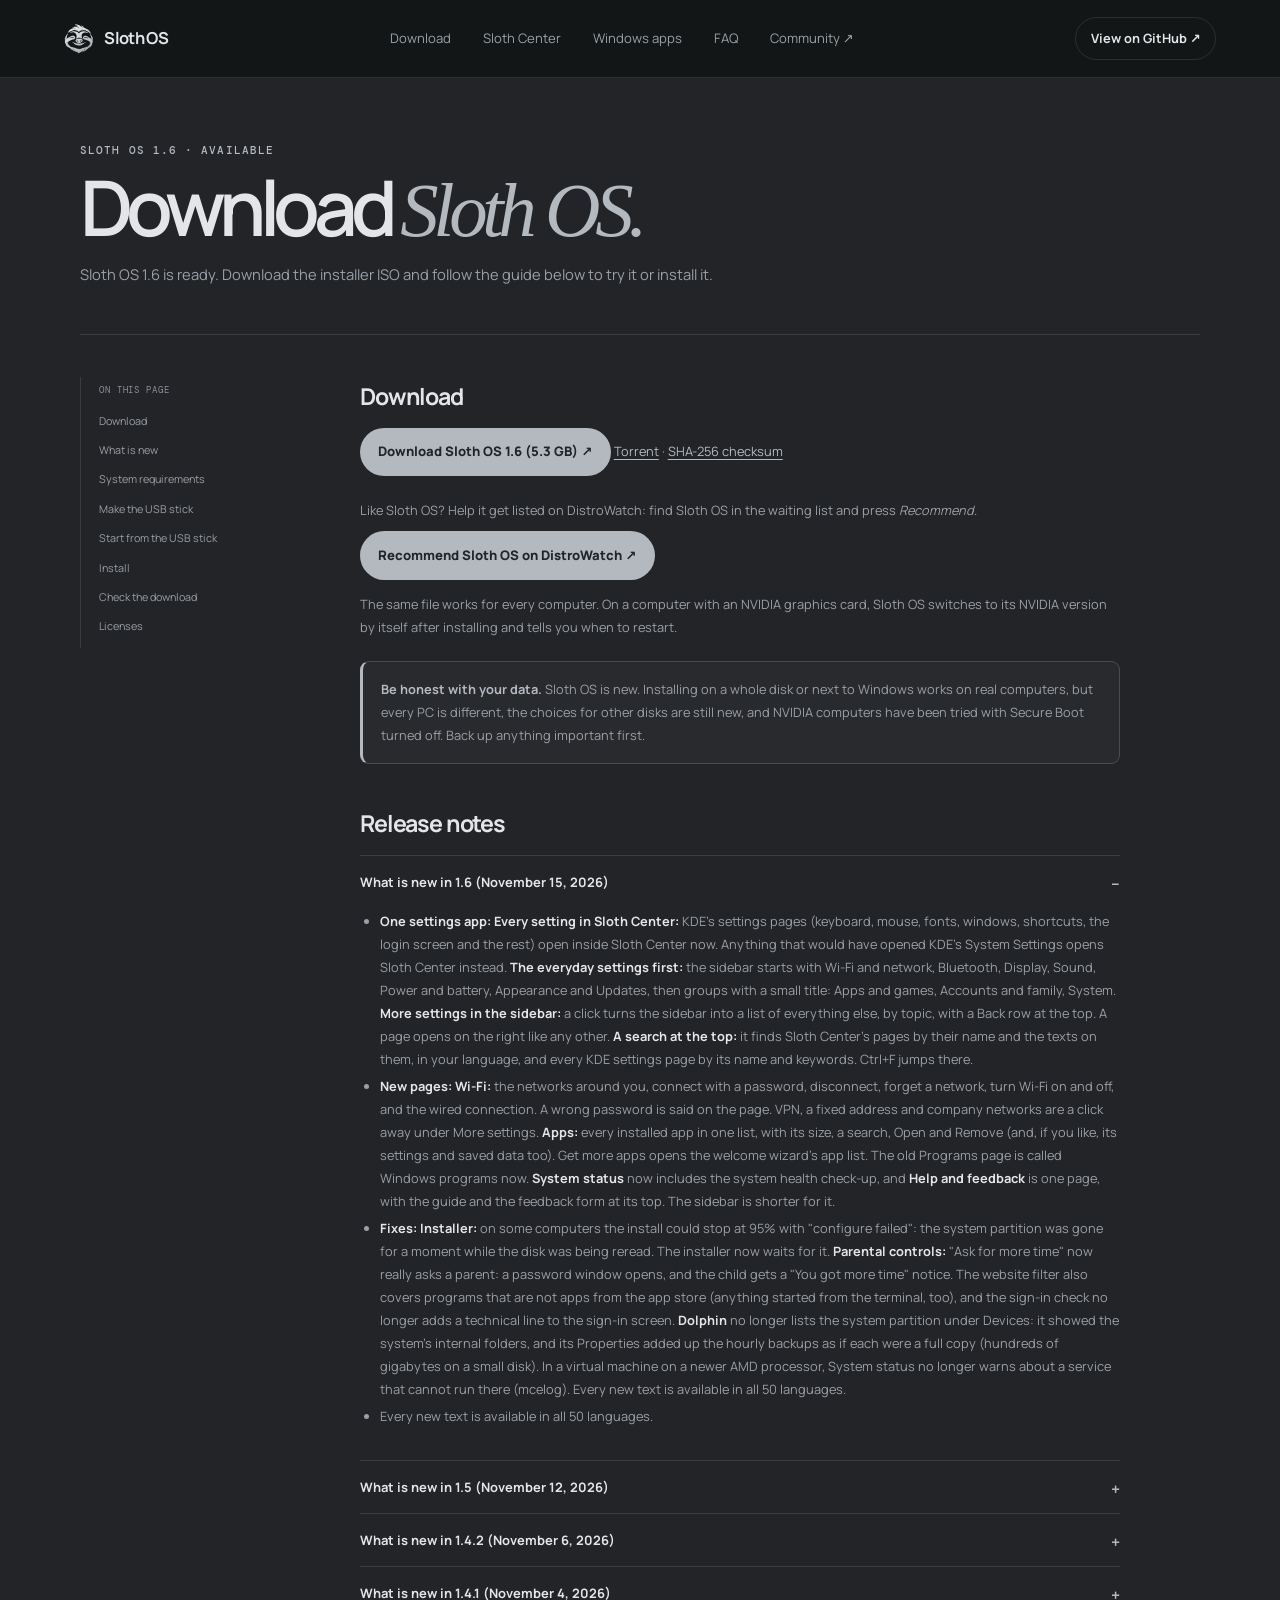
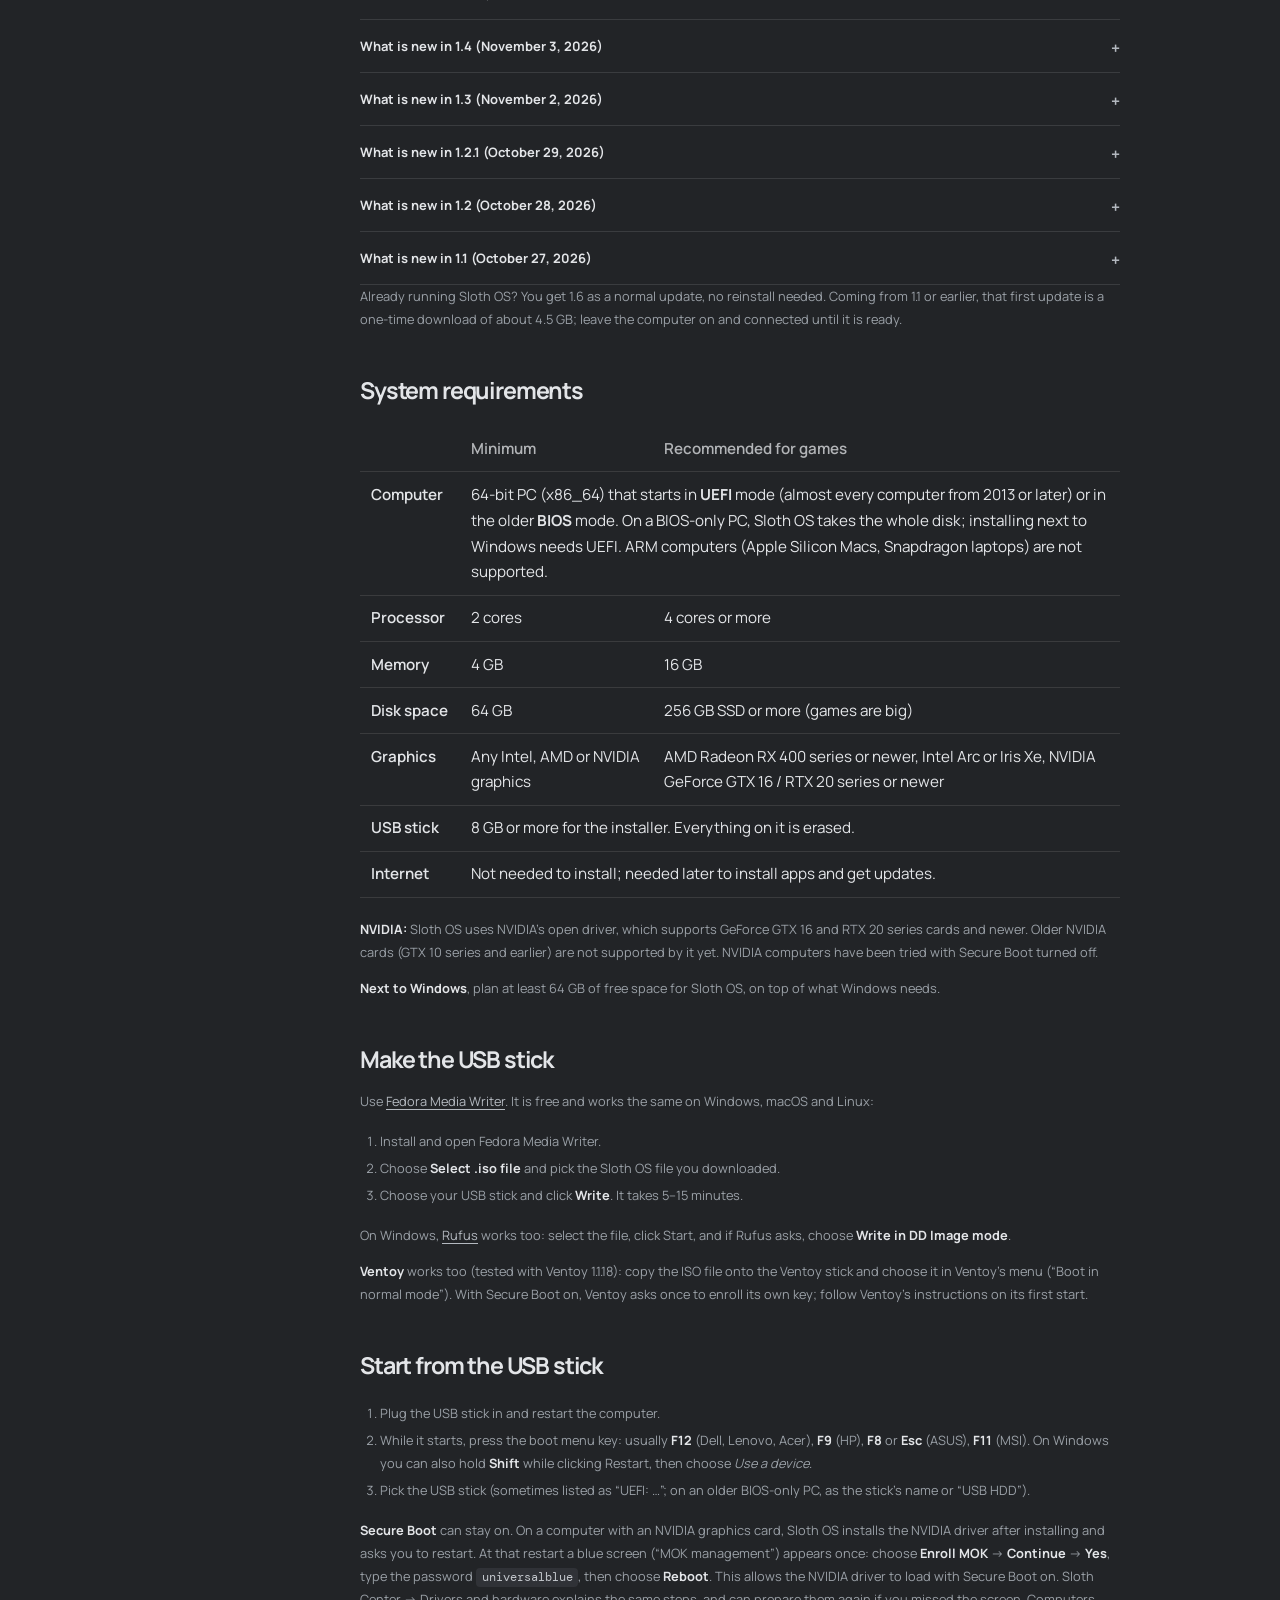
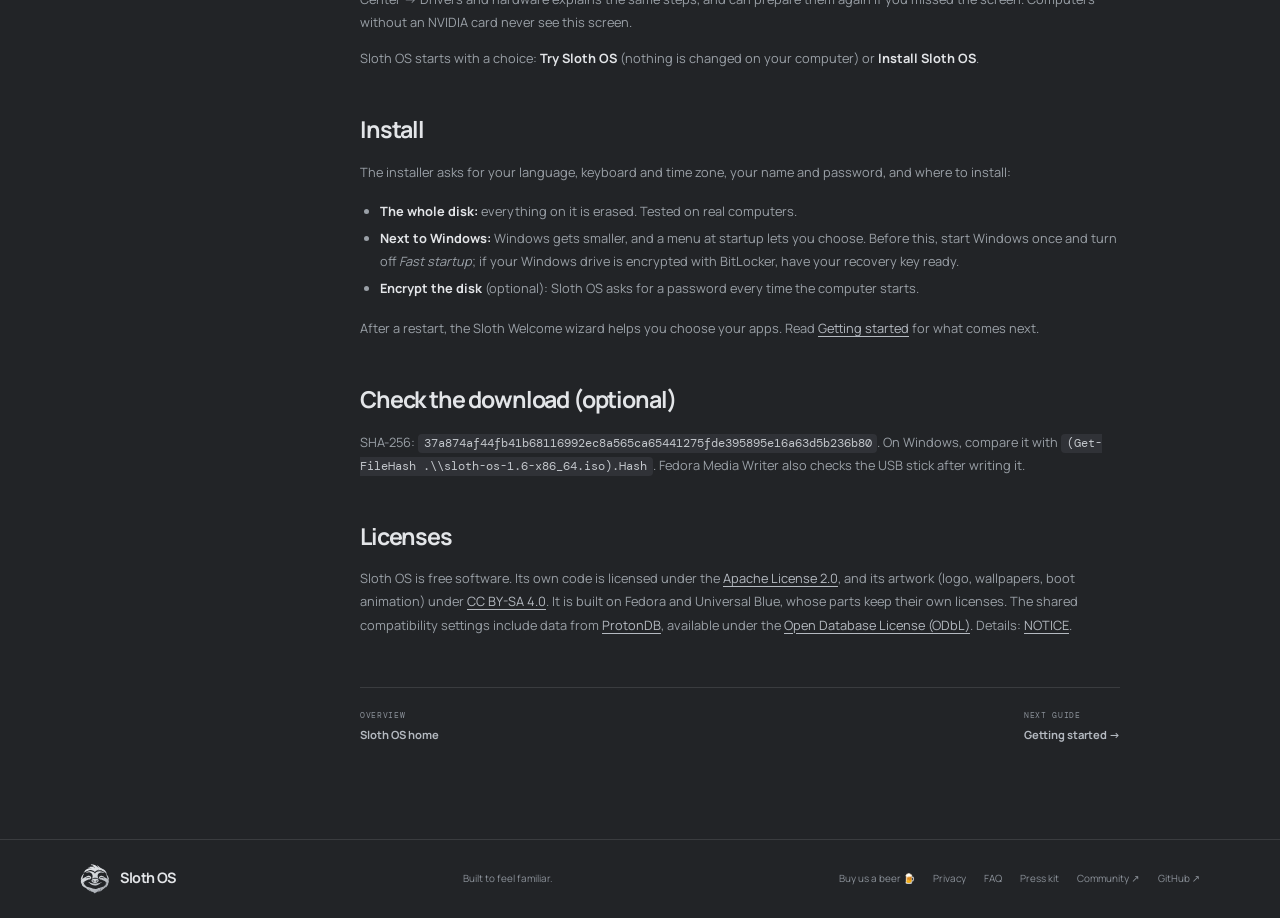
==== docs/download.html @ 6c7adbcb "Sloth OS 2.0 requirements: older BIOS-mode PCs too Co-Authored-By: Claude Opus 5.5 <noreply@anthropi" ====
<!doctype html>
<html lang="en"><head><meta charset="utf-8"><meta name="viewport" content="width=device-width,initial-scale=1"><meta name="theme-color" content="#222427"><title>Download — Sloth OS</title><style>.req-table{width:100%;border-collapse:collapse;margin:1rem 0 1.25rem;font-size:.95rem}.req-table th,.req-table td{text-align:left;vertical-align:top;padding:.6rem .7rem;border-bottom:1px solid rgba(127,127,127,.25)}.req-table thead th{font-weight:600;opacity:.75}.req-table tbody th{white-space:nowrap;font-weight:600}@media (max-width:640px){.req-table{font-size:.88rem}.req-table th,.req-table td{padding:.5rem .4rem}.req-table tbody th{white-space:normal}}</style><link rel="icon" href="./favicon.svg?v=sloth-black-icon-20261016" type="image/svg+xml"><link rel="stylesheet" href="./site.css?v=sloth-release-20261021"><script src="./site.js?v=dw2-20261110" defer></script></head>
<body><a class="skip-link" href="#main">Skip to content</a><header class="site-header"><a class="brand" href="./index.html"><img class="brand-logo" src="./assets/sloth-logo.svg" alt=""><span>Sloth OS</span></a><nav class="main-nav" aria-label="Main navigation"><a href="./download.html">Download</a><a href="./index.html#sloth-center">Sloth Center</a><a href="./windows-apps.html">Windows apps</a><a href="./faq.html">FAQ</a><a href="https://github.com/Sloth-OS-Linux/sloth-os/discussions">Community ↗</a></nav><a class="nav-cta" href="https://github.com/Sloth-OS-Linux/sloth-os">View on GitHub ↗</a></header>
<main id="main"><section class="doc-hero section-wrap"><p class="eyebrow">Sloth OS 1.6 · available</p><h1>Download <span>Sloth OS.</span></h1><p>Sloth OS 1.6 is ready. Download the installer ISO and follow the guide below to try it or install it.</p></section>
<div class="doc-layout section-wrap"><aside class="doc-sidebar"><small>ON THIS PAGE</small><a href="#download">Download</a><a href="#whats-new">What is new</a><a href="#requirements">System requirements</a><a href="#usb">Make the USB stick</a><a href="#boot">Start from the USB stick</a><a href="#install">Install</a><a href="#check">Check the download</a><a href="#licenses">Licenses</a></aside>
<article class="doc-content">
<h2 id="download">Download</h2>
<p><a class="button button-primary" href="https://sourceforge.net/projects/sloth-os/files/1.6/sloth-os-1.6-x86_64.iso/download">Download Sloth OS 1.6 (5.3 GB) ↗</a> <a href="https://sourceforge.net/projects/sloth-os/files/1.6/sloth-os-1.6-x86_64.iso.torrent/download">Torrent</a> · <a href="https://sourceforge.net/projects/sloth-os/files/1.6/sloth-os-1.6-x86_64.iso.sha256/download">SHA-256 checksum</a></p>
<p class="distrowatch-note"><span>Like Sloth OS? Help it get listed on DistroWatch: find Sloth OS in the waiting list and press <em>Recommend</em>.</span> <a class="button button-primary" href="https://distrowatch.com/dwres.php?resource=links#new" rel="noopener">Recommend Sloth OS on DistroWatch ↗</a></p>
<p>The same file works for every computer. On a computer with an NVIDIA graphics card, Sloth OS switches to its NVIDIA version by itself after installing and tells you when to restart.</p>
<div class="doc-callout"><p><strong>Be honest with your data.</strong> Sloth OS is new. Installing on a whole disk or next to Windows works on real computers, but every PC is different, the choices for other disks are still new, and NVIDIA computers have been tried with Secure Boot turned off. Back up anything important first.</p></div>
<h2 id="whats-new">Release notes</h2><details open><summary>What is new in 1.6 (November 15, 2026)</summary><ul><li><strong>One settings app:</strong> <strong>Every setting in Sloth Center:</strong> KDE's settings pages (keyboard, mouse, fonts, windows, shortcuts, the login screen and the rest) open inside Sloth Center now. Anything that would have opened KDE's System Settings opens Sloth Center instead. <strong>The everyday settings first:</strong> the sidebar starts with Wi-Fi and network, Bluetooth, Display, Sound, Power and battery, Appearance and Updates, then groups with a small title: Apps and games, Accounts and family, System. <strong>More settings in the sidebar:</strong> a click turns the sidebar into a list of everything else, by topic, with a Back row at the top. A page opens on the right like any other. <strong>A search at the top:</strong> it finds Sloth Center's pages by their name and the texts on them, in your language, and every KDE settings page by its name and keywords. Ctrl+F jumps there.</li><li><strong>New pages:</strong> <strong>Wi-Fi:</strong> the networks around you, connect with a password, disconnect, forget a network, turn Wi-Fi on and off, and the wired connection. A wrong password is said on the page. VPN, a fixed address and company networks are a click away under More settings. <strong>Apps:</strong> every installed app in one list, with its size, a search, Open and Remove (and, if you like, its settings and saved data too). Get more apps opens the welcome wizard's app list. The old Programs page is called Windows programs now. <strong>System status</strong> now includes the system health check-up, and <strong>Help and feedback</strong> is one page, with the guide and the feedback form at its top. The sidebar is shorter for it.</li><li><strong>Fixes:</strong> <strong>Installer:</strong> on some computers the install could stop at 95% with "configure failed": the system partition was gone for a moment while the disk was being reread. The installer now waits for it. <strong>Parental controls:</strong> "Ask for more time" now really asks a parent: a password window opens, and the child gets a "You got more time" notice. The website filter also covers programs that are not apps from the app store (anything started from the terminal, too), and the sign-in check no longer adds a technical line to the sign-in screen. <strong>Dolphin</strong> no longer lists the system partition under Devices: it showed the system's internal folders, and its Properties added up the hourly backups as if each were a full copy (hundreds of gigabytes on a small disk). In a virtual machine on a newer AMD processor, System status no longer warns about a service that cannot run there (mcelog). Every new text is available in all 50 languages.</li><li>Every new text is available in all 50 languages.</li></ul></details><details><summary>What is new in 1.5 (November 12, 2026)</summary><ul><li><strong>Moving over from Windows:</strong> <strong>Your files and bookmarks:</strong> the welcome wizard (or Sloth Center → Disks → "Bring files over from Windows") copies your documents, pictures, music, videos and Saved Games, and puts your bookmarks straight into the browsers you installed (Firefox, Chrome, Edge, Brave, Vivaldi, Chromium and other Firefox-based ones), in a folder of their own. <strong>Your Steam games without downloading them again:</strong> the games already on the Windows drive are copied into the Steam library you choose, with their saves, and run with the Windows version. <strong>The programs you used on Windows:</strong> a list of them, each with what to install on Sloth OS instead (or that it runs as it is). <strong>A reminder about passwords:</strong> saved browser passwords cannot be copied safely, so the wizard says how to bring them over yourself.</li><li><strong>Sloth Center:</strong> <strong>BIOS and device firmware updates</strong> (Updates page): only signed updates from the official LVFS service, and only when you choose to install them. A laptop must be plugged in and charged to at least 30%. If the computer has a BitLocker-encrypted Windows, Sloth OS asks you to have its recovery key at hand first. <strong>Parental controls:</strong> child accounts with screen time (allowed hours and a daily limit, with warnings before the end, even over a full-screen game), the apps a child may start, adult websites blocked with safe search turned on, and Windows programs allowed or not per child. <strong>A guest account:</strong> a guest signs in without a password, and everything they leave behind is gone when they sign out. <strong>Accessibility:</strong> text and pointer size, high contrast, less motion, the magnifier, the screen reader and sticky keys. <strong>Power and battery:</strong> the battery's health, the power mode, when the screen turns off and the computer sleeps, and what the lid and the power button do. <strong>Printers and scanners:</strong> the printers and scanners Sloth OS found by itself, a test page, the default printer, the print queue, and scanning. <strong>Help from someone you know:</strong> from the Help page, a friend or relative can see your screen and help over the internet (with RustDesk), after a plain warning about "support call" scams. <strong>Game saves:</strong> Games → Game saves backs up every game's saves every hour, with a restore per game. <strong>Windows programs:</strong> Programs → "Show the last start's log" when a Windows program does not start.</li><li><strong>Smaller changes:</strong> <strong>Create New → Website shortcut…</strong> on the desktop and in the file manager. The buttons on Sloth OS's own notifications (the NVIDIA guide, the network notice) open Sloth Center again. Every new text is available in all 50 languages.</li><li>Every new text is available in all 50 languages.</li></ul></details><details><summary>What is new in 1.4.2 (November 6, 2026)</summary><ul><li><strong>The installer:</strong> <strong>The install no longer stops at 80% on some laptops.</strong> On some computers (an ASUS VivoBook, for example) the firmware refused to change its list of boot entries ("Cannot allocate memory"), and the install stopped at the very last step, every time. Now the installer makes the computer's "Sloth OS" boot entry itself and carries on if the firmware says no, and Sloth OS starts from the disk even without that entry.</li></ul></details><details><summary>What is new in 1.4.1 (November 4, 2026)</summary><ul><li><strong>Older NVIDIA graphics cards:</strong> <strong>No more black screen or flickering after signing in.</strong> The newest KDE Plasma (6.8) has a bug with the open driver's older way of driving the screen: the picture went black and only came back while the mouse moved. On these cards the driver now uses its newer way (atomic mode setting), which the Linux kernel itself is about to turn on for them, and the bug does not happen there. Other computers are not affected. <strong>Brave, Chrome, Spotify, Discord and other Chromium-based apps no longer crash</strong> on these cards: they draw without the graphics card, which these old cards could not speed up much anyway.</li><li><strong>Signing in automatically:</strong> <strong>On an encrypted disk, the password store opens by itself.</strong> With automatic sign-in, the password you type at startup to unlock the disk now also opens the store of saved passwords (Wi-Fi, network folders), so it no longer asks again. <strong>Without disk encryption it asks once after each start,</strong> as before: the saved passwords stay encrypted on the disk. The automatic sign-in switch in the welcome wizard and in Sloth Center → Account and security now says this.</li><li><strong>The desktop:</strong> <strong>Switch User</strong> in the macOS-like system menu (under the logo), between Lock Screen and Log Out. Mac-like desktops set up before get it by themselves at the next sign-in. <strong>Restart and Log out</strong> in the ChromeOS-like quick settings, next to Lock and Shut down.</li><li><strong>Installing next to Windows:</strong> <strong>"We couldn't check the Windows drive" is fixed.</strong> The installer's disk survey stopped when the desktop of the installer opened Windows' boot partition at the same moment. It now waits and goes on. <strong>A Windows drive encrypted with BitLocker</strong> (Windows 11 turns it on by itself on many computers) is now named as such, with what to do, instead of "couldn't check".</li><li>Every new text is available in all 50 languages.</li></ul></details><details><summary>What is new in 1.4 (November 3, 2026)</summary><p>Your desktop, your way: seven taskbar layouts, and a friendlier installer.</p><ul><li><strong>Seven taskbar layouts:</strong> new are <strong>Windows 7</strong> (the classic Start menu, task buttons with names), <strong>ChromeOS-like</strong> (a round launcher that opens the apps as a bubble, and quick settings in the corner: Wi-Fi, Bluetooth, do not disturb, airplane mode, power saver, volume, brightness) and <strong>Floating</strong>. The macOS-like layout gets a Launchpad and a system menu under the logo, the Ubuntu-like one Show Apps with a live picture of the desktop.</li><li><strong>Six new color schemes</strong> with real color: Ocean Blue, Forest Green, Sunset Orange, Grape Purple, Rose and Amber.</li><li><strong>The installer:</strong> choose the partitions yourself with KDE Partition Manager, a search field in the language, keyboard and time zone lists, a plain text on the encrypted disk's password prompt in your language, and a second install next to Windows replaces the earlier Sloth OS.</li><li><strong>Installing next to Windows again?</strong> Windows has to be fully shut down first: unplug the USB stick, start Windows to the desktop, hold <kbd>Shift</kbd> while you click Shut down, then start from the USB stick. If it still asks for a disk check, free at least 64 GB in Windows (Disk Management, right-click C:, Shrink Volume): the installer then uses that space and does not touch Windows at all.</li><li><strong>Smaller changes:</strong> Num Lock is on from the start, the screen locks after 15 minutes (adjustable), old NVIDIA cards stay on the open driver, going back to an older version sticks, Ralink Wi-Fi cards stay connected.</li></ul></details><details><summary>What is new in 1.3 (November 2, 2026)</summary><p>Folder sharing on the home network, made safe, and typing in Chinese, Japanese and Korean.</p><ul><li><strong>Folder sharing on the home network:</strong> share a folder from Sloth Center → Disks or Dolphin’s Share tab, with or without a password, read-only or with changes allowed, also from another disk. The computer shows up by its name in Windows’ Network window. At work, on a computer joined to a domain, a shared folder can be opened to Active Directory groups.</li><li><strong>Safer folder sharing (SMB):</strong> like in Windows, every network has a kind. At home the computer shows up and your shared folders open; on a private network (a workplace) they open, but the computer does not announce itself; on a public network (a café, a hotel) it stays hidden. A new network is asked about once, without a password, and over a cable each router counts as its own network. Sharing on a public network is possible after a clear warning.</li><li><strong>Every share needs the administrator password</strong>, also one made in Dolphin, even if you turned the other password prompts off, and other computers are asked for the password (before, Windows only said that access was denied). A switch in Sloth Center → Disks turns sharing off altogether. Stopping a share in Dolphin now closes it everywhere, and a folder shared without a password opens from your home folder too, while the guest sees only that folder.</li><li><strong>Typing and looks:</strong> Chinese, Japanese and Korean typing works. Your own highlight color (8 suggestions or any color), on the window title bars too if you like. The boot logo stays in the middle with two screens.</li><li><strong>Smaller changes:</strong> Sloth Center among the Start menu favorites, the Games page lists only games, a note that not every Windows program runs, the restart button shows that it is restarting, private feedback reports, and Tab goes to the second password field in the installer.</li><li>Every new text is available in all 50 languages.</li></ul></details><details><summary>What is new in 1.2.1 (October 29, 2026)</summary><p>Roblox, and browser logins for Windows programs.</p><ul><li><strong>Roblox:</strong> Sober in Sloth Welcome’s Games plays Roblox games through a community app made for Linux, and the official Roblox Studio installer is there too. “Will it run?” answers Roblox with Sober.</li><li><strong>Logging in through the browser works</strong> for Windows programs that send you to the browser and get the result back (Roblox Studio, launchers).</li><li>The Microsoft Edge WebView2 component some installers bring along is no longer mistaken for the installed program.</li><li>Every new text is available in all 50 languages.</li><li>Known rough edge: Roblox Studio’s maximize button does nothing; drag the window bigger instead.</li></ul></details><details><summary>What is new in 1.2 (October 28, 2026)</summary><p>Much smaller updates, and Sloth Center learned to help with games, network folders and problems.</p><ul><li><strong>Much smaller updates:</strong> an update downloads only the parts of the system that changed. On a real machine a typical update was about 300 MB instead of 2–4 GB, and the installer shrank from 7.0 GB to 5.2 GB. Coming from 1.1, the first update downloads the whole system once (about 4.5 GB); after that, updates are small.</li><li><strong>Help:</strong> the most common problems answered offline, in every language, each with a button to the page that fixes it.</li><li><strong>“Will it run?”</strong> on the Games page: about 20 000 games with how well they run, from other players’ reports, the anti-cheat and the source of every answer. When the makers block Linux, it says so and whom to ask.</li><li><strong>Move a Steam game to another drive</strong> without downloading it again.</li><li><strong>Network folders:</strong> a NAS or another computer’s shared folder in the file manager’s side panel, found by itself or typed as <code>\\NAS\Photos</code>. If a NAS shares nothing yet, it tells you which setting to turn on.</li><li><strong>Quiet hours</strong> for restart reminders, and <strong>the hour the automatic update downloads</strong>.</li><li><strong>Display and sound profiles:</strong> save “Desk”, “TV” or “Headset” and switch with one click.</li><li><strong>Settings to a file and back:</strong> the look, the profiles, the quiet hours and your apps, which Sloth Welcome installs again on a new computer.</li><li><strong>Clean up</strong> shows each item and its size first, and deletes only what you tick.</li><li><strong>Installer:</strong> it checks the computer on its first page (UEFI mode, memory, a laptop on battery), and its last steps say what is happening instead of standing at 80%.</li><li><strong>Windows programs:</strong> WinUI 3 / .NET MAUI programs, which do not run on Linux yet, are recognized and explained; from the USB stick, Windows programs start sooner and use less memory.</li><li>Every new text is in all 50 languages.</li></ul></details><details><summary>What is new in 1.1 (October 27, 2026)</summary><p>The biggest update since 1.0: Sloth Center learned most of what people look for in Windows' Settings, and Windows programs install and start more reliably.</p><ul><li><strong>Updates that finish:</strong> a system update could stop halfway; this is fixed and checked with a full 2.3 GB update on a real machine. The Updates page shows how big the update is and asks before downloading on a mobile or other metered connection.</li><li><strong>A guided tour:</strong> the first-run guide in Sloth Center lights up the pages it talks about, one step at a time.</li><li><strong>Appearance:</strong> change the taskbar layout and colors any time. New layout: <em>Ubuntu-like</em>, with a top bar and a floating dock.</li><li><strong>Displays, Sound and Bluetooth:</strong> switch a 144 Hz monitor to its full refresh rate with one button, turn on VRR and HDR, pick and test speakers and microphone, turn on Bluetooth and see your devices' battery.</li><li><strong>Wi-Fi check:</strong> finds the problem step by step in plain language, also a hotel network that wants a sign-in.</li><li><strong>Startup programs and app permissions:</strong> see what starts when you sign in, and which apps can use the camera, the microphone and your location.</li><li><strong>File backup:</strong> restore a file or find deleted ones in a few clicks, and check that the backup can really be read back.</li><li><strong>Installer:</strong> with more than one screen it asks which is the main one, and on other disks you can pick the Linux partitions one by one.</li><li><strong>Windows programs:</strong> double-click a disc image (.iso) to open it like a disc, installers that crash are tried again with a fix, and an installer that opens its program at the end no longer keeps you waiting.</li><li>The FPS display while playing also shows temperatures and memory, and every new text is in all 50 languages.</li></ul></details><p>Already running Sloth OS? You get 1.6 as a normal update, no reinstall needed. Coming from 1.1 or earlier, that first update is a one-time download of about 4.5 GB; leave the computer on and connected until it is ready.</p>

<h2 id="requirements">System requirements</h2>
<table class="req-table">
<thead><tr><th></th><th>Minimum</th><th>Recommended for games</th></tr></thead>
<tbody>
<tr><th>Computer</th><td colspan="2">64-bit PC (x86_64) that starts in <strong>UEFI</strong> mode (almost every computer from 2013 or later) or in the older <strong>BIOS</strong> mode. On a BIOS-only PC, Sloth OS takes the whole disk; installing next to Windows needs UEFI. ARM computers (Apple Silicon Macs, Snapdragon laptops) are not supported.</td></tr>
<tr><th>Processor</th><td>2 cores</td><td>4 cores or more</td></tr>
<tr><th>Memory</th><td>4 GB</td><td>16 GB</td></tr>
<tr><th>Disk space</th><td>64 GB</td><td>256 GB SSD or more (games are big)</td></tr>
<tr><th>Graphics</th><td>Any Intel, AMD or NVIDIA graphics</td><td>AMD Radeon RX 400 series or newer, Intel Arc or Iris Xe, NVIDIA GeForce GTX 16 / RTX 20 series or newer</td></tr>
<tr><th>USB stick</th><td colspan="2">8 GB or more for the installer. Everything on it is erased.</td></tr>
<tr><th>Internet</th><td colspan="2">Not needed to install; needed later to install apps and get updates.</td></tr>
</tbody></table>
<p><strong>NVIDIA:</strong> Sloth OS uses NVIDIA’s open driver, which supports GeForce GTX 16 and RTX 20 series cards and newer. Older NVIDIA cards (GTX 10 series and earlier) are not supported by it yet. NVIDIA computers have been tried with Secure Boot turned off.</p>
<p><strong>Next to Windows</strong>, plan at least 64 GB of free space for Sloth OS, on top of what Windows needs.</p>

<h2 id="usb">Make the USB stick</h2>
<p>Use <a href="https://fedoraproject.org/workstation/download">Fedora Media Writer</a>. It is free and works the same on Windows, macOS and Linux:</p>
<ol>
<li>Install and open Fedora Media Writer.</li>
<li>Choose <strong>Select .iso file</strong> and pick the Sloth OS file you downloaded.</li>
<li>Choose your USB stick and click <strong>Write</strong>. It takes 5–15 minutes.</li>
</ol>
<p>On Windows, <a href="https://rufus.ie">Rufus</a> works too: select the file, click Start, and if Rufus asks, choose <strong>Write in DD Image mode</strong>.</p>
<p><strong>Ventoy</strong> works too (tested with Ventoy 1.1.18): copy the ISO file onto the Ventoy stick and choose it in Ventoy’s menu (“Boot in normal mode”). With Secure Boot on, Ventoy asks once to enroll its own key; follow Ventoy’s instructions on its first start.</p>

<h2 id="boot">Start from the USB stick</h2>
<ol>
<li>Plug the USB stick in and restart the computer.</li>
<li>While it starts, press the boot menu key: usually <strong>F12</strong> (Dell, Lenovo, Acer), <strong>F9</strong> (HP), <strong>F8</strong> or <strong>Esc</strong> (ASUS), <strong>F11</strong> (MSI). On Windows you can also hold <strong>Shift</strong> while clicking Restart, then choose <em>Use a device</em>.</li>
<li>Pick the USB stick (sometimes listed as “UEFI: …”; on an older BIOS-only PC, as the stick’s name or “USB HDD”).</li>
</ol>
<p><strong>Secure Boot</strong> can stay on. On a computer with an NVIDIA graphics card, Sloth OS installs the NVIDIA driver after installing and asks you to restart. At that restart a blue screen (“MOK management”) appears once: choose <strong>Enroll MOK</strong> → <strong>Continue</strong> → <strong>Yes</strong>, type the password <code>universalblue</code>, then choose <strong>Reboot</strong>. This allows the NVIDIA driver to load with Secure Boot on. Sloth Center → Drivers and hardware explains the same steps, and can prepare them again if you missed the screen. Computers without an NVIDIA card never see this screen.</p>
<p>Sloth OS starts with a choice: <strong>Try Sloth OS</strong> (nothing is changed on your computer) or <strong>Install Sloth OS</strong>.</p>

<h2 id="install">Install</h2>
<p>The installer asks for your language, keyboard and time zone, your name and password, and where to install:</p>
<ul>
<li><strong>The whole disk:</strong> everything on it is erased. Tested on real computers.</li>
<li><strong>Next to Windows:</strong> Windows gets smaller, and a menu at startup lets you choose. Before this, start Windows once and turn off <em>Fast startup</em>; if your Windows drive is encrypted with BitLocker, have your recovery key ready.</li>
<li><strong>Encrypt the disk</strong> (optional): Sloth OS asks for a password every time the computer starts.</li>
</ul>
<p>After a restart, the Sloth Welcome wizard helps you choose your apps. Read <a href="./getting-started.html">Getting started</a> for what comes next.</p>

<h2 id="check">Check the download (optional)</h2>
<p>SHA-256: <code>37a874af44fb41b68116992ec8a565ca65441275fde395895e16a63d5b236b80</code>. On Windows, compare it with <code>(Get-FileHash .\\sloth-os-1.6-x86_64.iso).Hash</code>. Fedora Media Writer also checks the USB stick after writing it.</p>

<h2 id="licenses">Licenses</h2>
<p>Sloth OS is free software. Its own code is licensed under the <a href="https://github.com/Sloth-OS-Linux/sloth-os/blob/main/LICENSE">Apache License 2.0</a>, and its artwork (logo, wallpapers, boot animation) under <a href="https://creativecommons.org/licenses/by-sa/4.0/">CC BY-SA 4.0</a>. It is built on Fedora and Universal Blue, whose parts keep their own licenses. The shared compatibility settings include data from <a href="https://www.protondb.com">ProtonDB</a>, available under the <a href="https://opendatacommons.org/licenses/odbl/">Open Database License (ODbL)</a>. Details: <a href="https://github.com/Sloth-OS-Linux/sloth-os/blob/main/NOTICE">NOTICE</a>.</p>

<div class="doc-bottom-nav"><a href="./index.html"><span>OVERVIEW</span>Sloth OS home</a><a href="./getting-started.html"><span>NEXT GUIDE</span>Getting started →</a></div>
</article></div></main><footer class="site-footer doc-footer"><div class="section-wrap footer-inner"><a class="brand" href="./index.html"><img class="brand-logo" src="./assets/sloth-logo.svg" alt=""><span>Sloth OS</span></a><span>Built to feel familiar.</span><nav><a href="https://ko-fi.com/slothos">Buy us a beer 🍺</a><a href="./privacy.html">Privacy</a><a href="./faq.html">FAQ</a><a href="./press.html">Press kit</a><a href="https://github.com/Sloth-OS-Linux/sloth-os/discussions">Community ↗</a><a href="https://github.com/Sloth-OS-Linux/sloth-os">GitHub ↗</a></nav></div></footer></body></html>
---- docs/site.css ----
@import url('https://fonts.googleapis.com/css2?family=DM+Mono:wght@400;500&family=Manrope:wght@400;500;600;700;800&display=swap');

:root{color-scheme:dark;--bg:#222427;--panel:#2b2d31;--panel-2:#303237;--ink:#e3e5e8;--muted:#9aa0a7;--soft:#8b9199;--line:rgba(227,229,232,.12);--mint:#b4b9c0;--mint-2:#cfd3d8;--blue:#8fb0cf;--serif:Georgia,"Times New Roman",serif;--sans:"Manrope",Inter,ui-sans-serif,system-ui,-apple-system,"Segoe UI",sans-serif;--mono:"DM Mono",ui-monospace,SFMono-Regular,Consolas,monospace}
*{box-sizing:border-box}
html{scroll-behavior:smooth;scroll-padding-top:96px}
body{margin:0;background:var(--bg);color:var(--ink);font-family:var(--sans);font-size:15px;line-height:1.7;-webkit-font-smoothing:antialiased}
a{color:inherit;text-decoration:none}
a:hover{color:var(--mint)}
button{font:inherit}
.skip-link{position:absolute;left:1rem;top:-4rem;z-index:20;padding:.7rem 1rem;background:var(--mint);color:#1c1e21;border-radius:.6rem}
.skip-link:focus{top:1rem}
.site-header{height:78px;display:flex;align-items:center;justify-content:space-between;gap:1.5rem;padding:0 max(5vw,calc((100vw - 1200px)/2));border-bottom:1px solid var(--line);position:sticky;top:0;z-index:10;background:rgba(16,21,22,.88);backdrop-filter:blur(18px)}
.brand{display:inline-flex;align-items:center;gap:.65rem;font-size:1.03rem;font-weight:700;letter-spacing:-.04em;white-space:nowrap}.brand-logo{width:30px;height:30px;object-fit:contain}.desktop-preview{margin:0;min-width:0;padding:13px;border:1px solid rgba(180,185,192,.32);border-radius:16px;background:linear-gradient(145deg,#303237,#222427);box-shadow:0 24px 80px rgba(0,0,0,.42)}.desktop-preview img{display:block;width:100%;height:auto;border-radius:8px}.desktop-preview figcaption{display:flex;align-items:center;gap:8px;padding:11px 4px 1px;color:#9aa0a7;font-size:.63rem}.preview-dot{width:7px;height:7px;flex:0 0 7px;border-radius:50%;background:#b4b9c0;box-shadow:0 0 10px rgba(180,185,192,.48)}
.brand-light{font-weight:500;color:#c3c7cc;margin-left:.1em}
.brand-mark{width:28px;height:28px;border:1px solid rgba(180,185,192,.55);border-radius:50%;position:relative;display:inline-block;background:linear-gradient(145deg,#cfd3d8,#9da2a9);box-shadow:0 0 22px rgba(180,185,192,.16)}
.brand-mark:before,.brand-mark:after{content:"";position:absolute;top:5px;width:7px;height:7px;border-radius:50%;background:#1c1e21}
.brand-mark:before{left:5px}.brand-mark:after{right:5px}
.brand-mark i{position:absolute;left:8px;bottom:5px;width:10px;height:6px;border-bottom:2px solid #1c1e21;border-radius:50%}
.brand-mark b{position:absolute;left:12px;top:11px;width:3px;height:3px;background:#1c1e21;border-radius:50%}
.main-nav{display:flex;align-items:center;gap:2rem;color:#9aa0a7;font-size:.82rem}
.main-nav a,.site-header .nav-cta{transition:color .2s ease}
.nav-cta{font-size:.8rem;font-weight:700;border:1px solid var(--line);border-radius:999px;padding:.58rem .9rem}
.nav-cta span{color:var(--mint);padding-left:.25rem}
.section-wrap{width:min(1120px,90vw);margin-inline:auto}
.hero{min-height:620px;padding:92px 0 65px;display:grid;grid-template-columns:1fr 1.05fr;align-items:center;gap:5vw}
.eyebrow{font:500 .68rem/1.4 var(--mono);letter-spacing:.1em;text-transform:uppercase;color:var(--mint);margin:0 0 1.2rem}
.pulse{display:inline-block;width:7px;height:7px;background:var(--mint);border-radius:50%;margin-right:.55rem;box-shadow:0 0 0 4px rgba(180,185,192,.1)}
h1,h2,h3,p{margin-top:0}
h1{font-size:clamp(3.2rem,7vw,6.1rem);line-height:.98;letter-spacing:-.085em;margin:0 0 1.4rem;font-weight:600}
h1 span{font-family:var(--serif);font-style:italic;font-weight:400;color:var(--mint);letter-spacing:-.07em}
.hero-lede{max-width:470px;color:#9aa0a7;font-size:1.04rem;line-height:1.8;margin-bottom:1.75rem}
.hero-actions{display:flex;gap:.8rem;align-items:center;flex-wrap:wrap}
.button{display:inline-flex;align-items:center;justify-content:center;gap:.65rem;border-radius:999px;padding:.78rem 1.15rem;font-size:.82rem;font-weight:800;transition:transform .2s ease,background .2s ease}
.button:hover{transform:translateY(-2px);color:#222427}
.button-primary{background:var(--mint);color:#222427}
.button-primary:hover{background:#e3e5e8}
.button-quiet{border:1px solid var(--line);color:#e3e5e8}
.button-quiet:hover{background:#e3e5e8;border-color:#e3e5e8;color:#222427}
.hero-note{font-size:.75rem;color:var(--soft);margin-top:1.1rem;max-width:410px}
.desktop-scene{position:relative;min-height:380px;display:flex;align-items:center;justify-content:center}
.scene-glow{position:absolute;width:78%;height:78%;border-radius:50%;background:radial-gradient(circle,rgba(113,150,114,.25),rgba(16,21,22,0) 68%);filter:blur(14px)}
.desktop-card{width:min(100%,510px);position:relative;border:1px solid rgba(235,244,240,.24);border-radius:18px;overflow:hidden;background:#303237;box-shadow:0 30px 90px rgba(0,0,0,.48);transform:perspective(1000px) rotateY(-5deg) rotateX(2deg)}
.desktop-top{height:38px;background:#303237;border-bottom:1px solid var(--line);display:flex;align-items:center;justify-content:space-between;padding:0 14px;color:#9aa0a7;font:400 .62rem var(--mono)}
.window-dots{display:flex;gap:5px}.window-dots i{display:block;width:6px;height:6px;border-radius:50%;background:#8b9199}.window-dots i:first-child{background:#9aa0a7}
.top-status{color:#c3c7cc;font-size:.57rem}
.desktop-wallpaper{height:285px;position:relative;overflow:hidden;background:radial-gradient(ellipse at 78% 20%,rgba(183,213,184,.28),transparent 34%),linear-gradient(135deg,#303237 0%,#222427 48%,#303237 100%)}
.desktop-wallpaper:after{content:"";position:absolute;inset:0;background:repeating-linear-gradient(125deg,transparent 0 58px,rgba(235,244,227,.025) 59px 60px)}
.wallpaper-orbit{position:absolute;border:1px solid rgba(204,231,196,.16);border-radius:50%;transform:rotate(-24deg)}
.orbit-one{width:540px;height:260px;right:-80px;top:35px}.orbit-two{width:440px;height:200px;right:-10px;top:65px}
.wallpaper-copy{position:absolute;z-index:1;left:35px;top:39px;display:flex;flex-direction:column}
.tiny-label,.widget-label{font:400 .5rem var(--mono);letter-spacing:.13em;color:#c3c7cc}
.wallpaper-copy strong{font-family:var(--serif);font-weight:400;font-size:2.6rem;line-height:1.02;letter-spacing:-.05em;margin:15px 0;color:#e3e5e8}
.wallpaper-caption{font-size:.65rem;color:#c3c7cc}
.desktop-widget{position:absolute;right:22px;bottom:18px;width:175px;padding:13px;background:rgba(18,27,26,.68);border:1px solid rgba(240,250,240,.19);border-radius:10px;backdrop-filter:blur(12px);z-index:2}
.desktop-widget strong{display:block;font-size:.72rem;margin:.4rem 0}.desktop-widget small{display:block;color:#9aa0a7;font-size:.57rem;line-height:1.5}
.status-dot{display:inline-block;width:6px;height:6px;background:var(--mint);border-radius:50%;margin-right:.3rem;vertical-align:1px}
.desktop-dock{height:52px;background:#303237;display:flex;align-items:center;justify-content:center;gap:12px}
.dock-start{display:grid;place-items:center;width:24px;height:24px;background:rgba(201,233,170,.13);border-radius:7px}
.dock-start b{display:block;width:10px;height:10px;border:1.5px solid #cfd3d8;border-radius:3px}
.dock-icon{width:23px;height:23px;display:grid;place-items:center;border-radius:6px;font-size:.78rem}
.icon-browser{background:#8fb0cf;color:#222427}.icon-files{background:#b4b9c0;color:#222427}.icon-store{background:#8fb0cf;color:#222427}
.dock-divider{height:18px;width:1px;background:var(--line);margin-left:2px}
.dock-clock{text-align:center;color:#c3c7cc;font:.54rem var(--mono);line-height:1.25}
.dock-clock small{color:#8b9199;font-size:.43rem}
.scene-chip{position:absolute;right:-10px;bottom:7px;background:#303237;border:1px solid rgba(232,242,239,.17);border-radius:12px;padding:12px 15px;display:flex;align-items:center;gap:10px;box-shadow:0 12px 35px rgba(0,0,0,.32)}
.chip-check{width:24px;height:24px;border-radius:50%;display:grid;place-items:center;background:rgba(180,185,192,.14);color:var(--mint);font-size:.8rem}
.scene-chip b,.scene-chip small{display:block}.scene-chip b{font-size:.68rem}.scene-chip small{color:var(--muted);font-size:.58rem;margin-top:2px}
.scene-caption{position:absolute;right:0;top:4px;color:#8b9199;font:400 .55rem var(--mono);letter-spacing:.02em}
.quick-facts{border-top:1px solid var(--line);border-bottom:1px solid var(--line);padding:22px 0;display:grid;grid-template-columns:repeat(3,1fr);gap:25px}
.quick-facts>div{display:flex;align-items:center;gap:12px}
.fact-icon{font:400 .6rem var(--mono);color:var(--mint);border:1px solid rgba(180,185,192,.25);border-radius:8px;padding:6px}
.quick-facts p{margin:0}.quick-facts b,.quick-facts small{display:block}.quick-facts b{font-size:.76rem}.quick-facts small{font-size:.65rem;color:var(--soft);margin-top:2px}
.content-section{padding-top:112px;padding-bottom:112px}
.section-heading{max-width:550px;margin-bottom:38px}
.section-heading h2,.windows-copy h2,.privacy-copy h2,.release-card h2{font-size:clamp(2.2rem,4.5vw,3.5rem);line-height:1.04;letter-spacing:-.07em;font-weight:600;margin-bottom:1rem}
.section-heading h2 em,.privacy-copy h2 em{font-family:var(--serif);color:var(--mint);font-weight:400}
.section-heading>p:last-child{color:var(--muted);max-width:470px;font-size:.9rem}
.feature-grid{display:grid;grid-template-columns:repeat(3,1fr);gap:14px}
.feature-card{min-height:275px;padding:24px;border:1px solid var(--line);border-radius:15px;background:linear-gradient(145deg,rgba(235,241,229,.045),rgba(235,241,229,.01));position:relative;overflow:hidden}
.feature-card:after{content:"";width:180px;height:180px;border-radius:50%;position:absolute;right:-75px;bottom:-100px;filter:blur(10px);opacity:.15}
.feature-silver:after{background:#b4b9c0}.feature-blue:after{background:#8fb0cf}.feature-green:after{background:#c3c7cc}
.card-number{font:400 .55rem var(--mono);letter-spacing:.09em;color:#8b9199}
.feature-symbol{font-size:1.5rem;color:var(--mint);margin:25px 0 13px}.feature-symbol img{width:55px;height:55px;object-fit:contain;vertical-align:middle}
.feature-card h3{font-size:1.08rem;letter-spacing:-.04em;margin-bottom:.5rem}
.feature-card p{color:#9aa0a7;font-size:.77rem;line-height:1.7;max-width:275px}
.feature-card a{position:absolute;bottom:22px;font-size:.68rem;font-weight:700;color:#c3c7cc}
.feature-card a span{color:var(--mint)}
.windows-section{background:linear-gradient(120deg,#303237,#222427 65%,#303237);border-block:1px solid var(--line);padding:105px 0}
.windows-grid{display:grid;grid-template-columns:.85fr 1.15fr;align-items:center;gap:9vw}
.windows-copy>p:not(.eyebrow){color:#9aa0a7;font-size:.89rem;max-width:405px;margin-bottom:1.3rem}
.windows-copy h2{margin-bottom:1.2rem}
.text-link{font-size:.75rem;font-weight:800;color:var(--mint)}
.flow-card{background:rgba(11,17,18,.42);border:1px solid rgba(229,244,234,.14);border-radius:16px;padding:13px 24px}
.flow-row{display:grid;grid-template-columns:28px 37px 1fr 25px;align-items:center;gap:12px;padding:15px 0}
.flow-step{font:400 .58rem var(--mono);color:#8b9199}
.flow-icon{height:34px;width:34px;border-radius:10px;background:#303237;color:var(--mint);display:grid;place-items:center}
.flow-row b,.flow-row small{display:block}.flow-row b{font-size:.75rem}.flow-row small{font-size:.63rem;color:#9aa0a7;margin-top:2px}
.flow-check{width:21px;height:21px;border-radius:50%;display:grid;place-items:center;color:var(--mint);background:rgba(180,185,192,.1);font-size:.65rem}
.flow-line{height:1px;background:var(--line);margin-left:40px}
.flow-foot{border-top:1px solid var(--line);padding:14px 0 2px;margin-top:4px;color:#9aa0a7;font-size:.65rem}
.privacy-section{display:grid;grid-template-columns:.35fr .8fr .8fr;gap:35px;align-items:center}
.privacy-mark{height:155px;width:155px;border-radius:50%;display:grid;place-items:center;border:1px solid rgba(180,185,192,.3);background:radial-gradient(circle,rgba(180,185,192,.12),transparent 68%);position:relative;color:var(--mint);font-size:3.1rem}.privacy-mark img{width:78%;height:78%;object-fit:contain}
.privacy-mark:before,.privacy-mark:after{content:"";position:absolute;inset:13px;border:1px solid rgba(180,185,192,.13);border-radius:50%}
.privacy-mark:after{inset:30px}.privacy-mark i{position:absolute;width:7px;height:7px;border-radius:50%;background:var(--mint);top:23px;right:34px;box-shadow:0 0 18px var(--mint)}
.privacy-copy h2{font-size:2.5rem}.privacy-copy>p:not(.eyebrow){font-size:.8rem;color:var(--muted);max-width:370px}
.privacy-points{border-left:1px solid var(--line);padding-left:27px}
.privacy-points p{font-size:.72rem;color:#c3c7cc;margin:.75rem 0}
.privacy-points span{color:var(--mint);font-weight:800;margin-right:.6rem}
.release-section{background:#222427;padding:74px 0;border-block:1px solid var(--line)}
.release-card{display:grid;grid-template-columns:1.2fr .8fr;gap:10%;align-items:center}
.release-card h2{font-size:2.5rem}.release-card p:not(.eyebrow){color:#9aa0a7;font-size:.8rem;max-width:455px}
.release-card .button{margin-top:.45rem}
.release-card .button+.button{margin-left:.6rem}
.release-status{min-height:190px;padding:25px;border:1px solid rgba(180,185,192,.23);border-radius:15px;background:radial-gradient(circle at 100% 0,rgba(180,185,192,.09),transparent 55%),#303237;display:flex;flex-direction:column;align-items:flex-start;justify-content:center}
.status-ring{height:34px;width:34px;border-radius:50%;border:1px solid rgba(180,185,192,.5);display:grid;place-items:center;margin-bottom:16px}
.status-ring i{height:9px;width:9px;border-radius:50%;background:var(--mint);box-shadow:0 0 18px var(--mint)}
.release-status small{font:400 .55rem var(--mono);letter-spacing:.1em;color:#8b9199}
.release-status b{font-size:1rem;margin:3px 0 13px}.status-rule{width:100%;height:1px;background:var(--line);margin-bottom:12px}
.release-status a{font-size:.69rem;color:var(--mint)}
.section-heading-row{max-width:none;display:flex;align-items:end;justify-content:space-between}
.section-heading-row .text-link{margin-bottom:1.4rem}
.guide-grid{display:grid;grid-template-columns:repeat(4,1fr);gap:12px}
.guide-card{min-height:220px;display:flex;flex-direction:column;align-items:flex-start;position:relative;border:1px solid var(--line);border-radius:13px;padding:19px;background:#222427;transition:border-color .2s ease,transform .2s ease}
.guide-card:hover{border-color:rgba(180,185,192,.5);transform:translateY(-3px)}
.guide-icon{height:28px;min-width:28px;padding:0 7px;display:grid;place-items:center;border:1px solid rgba(180,185,192,.3);border-radius:8px;color:var(--mint);margin-bottom:18px}
.guide-card small{font:400 .51rem var(--mono);letter-spacing:.1em;color:#8b9199}
.guide-card b{font-size:.85rem;margin:3px 0}
.guide-card>span:not(.guide-icon){font-size:.63rem;line-height:1.55;color:#9aa0a7}
.guide-card i{font-style:normal;font-size:.62rem;font-weight:800;color:var(--mint);margin-top:auto;padding-top:14px}
.site-footer{border-top:1px solid var(--line);padding:24px 0;color:#8b9199}
.footer-inner{display:flex;align-items:center;justify-content:space-between;gap:20px;font-size:.62rem}
.footer-inner .brand{color:var(--ink);font-size:.9rem}
.footer-inner .brand-mark{width:23px;height:23px}
.footer-inner nav{display:flex;gap:18px}

/* Documentation pages */
.doc-hero{padding:65px 0 32px;border-bottom:1px solid var(--line)}
.doc-hero .eyebrow{margin-bottom:.7rem}
.doc-hero h1{font-size:clamp(2.8rem,6vw,4.8rem);margin-bottom:.85rem}
.doc-hero h1 span{color:var(--mint)}
.doc-hero>p:last-child{max-width:700px;color:#9aa0a7;font-size:.92rem}
.doc-layout{display:grid;grid-template-columns:210px minmax(0,760px);gap:70px;padding:42px 0 95px}
.doc-sidebar{position:sticky;top:105px;align-self:start;border-left:1px solid var(--line);padding:7px 0 7px 18px}
.doc-sidebar small{display:block;font:400 .55rem var(--mono);color:#8b9199;letter-spacing:.1em;margin:0 0 10px}
.doc-sidebar a{display:block;color:#9aa0a7;font-size:.67rem;padding:.35rem 0}
.doc-content{min-width:0}
.doc-content h2{font-size:1.45rem;letter-spacing:-.05em;margin:2.5rem 0 .7rem;scroll-margin-top:105px}
.doc-content h2:first-child{margin-top:0}
.doc-content h3{font-size:.95rem;margin:1.7rem 0 .4rem}
.doc-content p,.doc-content li{font-size:.8rem;color:#9aa0a7;line-height:1.8}
.doc-content ul,.doc-content ol{padding-left:1.25rem}
.doc-content li{padding:.12rem 0}
.doc-content strong{color:#e3e5e8}
.doc-content a{color:var(--mint);text-decoration:underline;text-underline-offset:3px}
.doc-callout{border:1px solid rgba(180,185,192,.24);border-left:3px solid var(--mint);border-radius:9px;background:rgba(180,185,192,.045);padding:16px 18px;margin:1.4rem 0}
.doc-callout p{margin:0}.doc-callout strong{color:var(--mint)}
.doc-callout.warning{border-color:rgba(239,190,112,.25);border-left-color:#e5b567;background:rgba(239,190,112,.04)}
.doc-callout.warning strong{color:#e5b567}
.doc-content pre{overflow:auto;background:#1c1e21;border:1px solid var(--line);border-radius:9px;padding:17px;color:#c3c7cc;font:400 .68rem/1.7 var(--mono)}
.doc-content code{font:400 .72rem var(--mono);color:#c3c7cc}
.doc-content p code,.doc-content li code{padding:.14rem .35rem;background:#303237;border-radius:4px}
.doc-content details{border-bottom:1px solid var(--line);padding:15px 0}
.doc-content details:first-of-type{border-top:1px solid var(--line)}
.doc-content summary{cursor:pointer;list-style:none;font-size:.81rem;font-weight:700;color:#e3e5e8}
.doc-content summary::-webkit-details-marker{display:none}
.doc-content summary:after{content:"+";float:right;color:var(--mint);font-size:1rem}
.doc-content details[open] summary:after{content:"−"}
.doc-content details p{margin:.7rem 0 0}
.doc-bottom-nav{display:flex;justify-content:space-between;gap:12px;border-top:1px solid var(--line);padding-top:22px;margin-top:50px}
.doc-bottom-nav a{font-size:.7rem;font-weight:700;text-decoration:none}
.doc-bottom-nav span{display:block;color:#8b9199;font:400 .53rem var(--mono);letter-spacing:.08em;margin-bottom:4px}
.site-footer.doc-footer{margin-top:0}
@media(max-width:850px){.desktop-preview{max-width:720px;margin-inline:auto}.site-header{padding-inline:5vw}.main-nav{gap:1rem}.hero{grid-template-columns:1fr;gap:20px;padding-top:70px}.hero-copy{max-width:640px}.desktop-scene{min-height:340px}.quick-facts{gap:10px}.quick-facts small{max-width:160px}.windows-grid{grid-template-columns:1fr;gap:35px}.windows-copy{max-width:570px}.privacy-section{grid-template-columns:130px 1fr;gap:25px}.privacy-mark{height:125px;width:125px}.privacy-points{grid-column:2;border-left:0;border-top:1px solid var(--line);padding:12px 0 0;display:flex;gap:15px;flex-wrap:wrap}.privacy-points p{margin:.2rem}.guide-grid{grid-template-columns:repeat(2,1fr)}.doc-layout{grid-template-columns:1fr;gap:25px}.doc-sidebar{position:static;display:flex;flex-wrap:wrap;gap:4px 14px;border-left:0;border-bottom:1px solid var(--line);padding:0 0 15px}.doc-sidebar small{width:100%}}
@media(max-width:600px){.desktop-preview{padding:8px}.desktop-preview figcaption{font-size:.57rem}.brand-logo{width:26px;height:26px}.site-header{height:auto;min-height:68px;flex-wrap:wrap;padding-block:13px;gap:10px}.main-nav{order:3;width:100%;overflow-x:auto;gap:1.2rem;padding:4px 0 0;font-size:.72rem}.nav-cta{font-size:.7rem;padding:.48rem .7rem}.hero{min-height:0;padding:60px 0 48px}h1{font-size:3.4rem}.hero-lede{font-size:.9rem}.desktop-scene{min-height:290px;margin:0 -5vw}.desktop-card{width:90%;transform:none}.desktop-wallpaper{height:230px}.wallpaper-copy{left:22px;top:28px}.wallpaper-copy strong{font-size:2rem}.desktop-widget{right:12px;bottom:10px;width:148px}.scene-chip{right:3%;bottom:-2px}.scene-caption{right:7%;top:0}.quick-facts{grid-template-columns:1fr;gap:15px;padding:18px 0}.quick-facts small{max-width:none}.content-section{padding:75px 0}.feature-grid{grid-template-columns:1fr}.feature-card{min-height:245px}.windows-section{padding:75px 0}.flow-card{padding:10px 14px}.flow-row{grid-template-columns:20px 32px 1fr 22px;gap:9px}.flow-row small{font-size:.57rem}.privacy-section{grid-template-columns:1fr;gap:20px}.privacy-mark{height:100px;width:100px;font-size:2.4rem}.privacy-copy h2{font-size:2.1rem}.privacy-points{grid-column:auto;display:block}.privacy-points p{margin:.6rem 0}.release-section{padding:55px 0}.release-card{grid-template-columns:1fr;gap:30px}.release-card h2{font-size:2.1rem}.section-heading-row{display:block}.section-heading-row .text-link{display:inline-block;margin:0 0 1rem}.guide-grid{grid-template-columns:1fr}.guide-card{min-height:175px}.footer-inner{flex-wrap:wrap}.footer-inner>span{order:3;width:100%}.footer-inner nav{gap:12px}.doc-hero{padding:48px 0 25px}.doc-hero h1{font-size:3rem}.doc-layout{padding-top:24px}.doc-sidebar{top:auto}.doc-content h2{font-size:1.25rem}}
@media(prefers-reduced-motion:reduce){html{scroll-behavior:auto}*,*:before,*:after{transition:none!important;animation:none!important}}

.principle-band{display:grid;grid-template-columns:1fr .9fr;gap:5vw;align-items:end;padding:64px 0;border-block:1px solid var(--line)}.principle-band .eyebrow{margin:0 0 .75rem}.principle-band h2{font-size:clamp(2rem,4vw,3.3rem);line-height:1.06;letter-spacing:-.06em;margin:0;max-width:740px}.principle-band h2 em{font-family:var(--serif);color:var(--mint);font-weight:400}.principle-band>p{max-width:440px;margin:0;color:var(--muted);font-size:.9rem;line-height:1.8}.palette-swatches{display:flex;gap:7px;align-items:center;height:55px}.palette-swatches i{display:block;width:21px;height:21px;border-radius:50%;border:1px solid rgba(227,229,232,.3);background:#222427}.palette-swatches i:nth-child(2){background:#b4b9c0}.palette-swatches i:nth-child(3){background:#8fb0cf}.palette-swatches i:nth-child(4){background:#414449}
@media(max-width:850px){.principle-band{grid-template-columns:1fr;gap:18px;padding:48px 0}}
/* Valódi képernyőképek (VM, 2026-10-20) */
.shot{margin:0;min-width:0;border:1px solid var(--line);border-radius:14px;overflow:hidden;background:var(--panel);box-shadow:0 18px 50px rgba(0,0,0,.35)}
.shot img{display:block;width:100%;height:auto}
.shot figcaption{padding:.7rem 1rem;font-size:.72rem;color:var(--muted);border-top:1px solid var(--line)}
.shot-grid{display:grid;grid-template-columns:repeat(2,minmax(0,1fr));gap:16px;margin-top:22px}
.doc-content .shot{margin:1.4rem 0}
.doc-content .shot-grid .shot{margin:0}
@media(max-width:700px){.shot-grid{grid-template-columns:1fr}}
.doc-content > .shot{max-width:680px}
/* a button inside a guide: the guide's link color must not paint it over */
.doc-content a.button-primary{color:#222427;text-decoration:none}
.distrowatch-note{display:flex;flex-wrap:wrap;align-items:center;gap:.6rem 1rem;margin-top:1.4rem}

.press-logos{display:grid;grid-template-columns:repeat(2,minmax(0,1fr));gap:16px;margin-top:1rem}.press-logos figure{margin:0}.press-logo-box{display:grid;place-items:center;aspect-ratio:16/10;border:1px solid var(--line);border-radius:14px;background:var(--panel)}.press-logo-box img{width:42%;height:auto}.press-logos figcaption{font-size:.72rem;color:var(--soft);margin-top:.5rem}
@media(max-width:600px){.press-logos{grid-template-columns:1fr}}
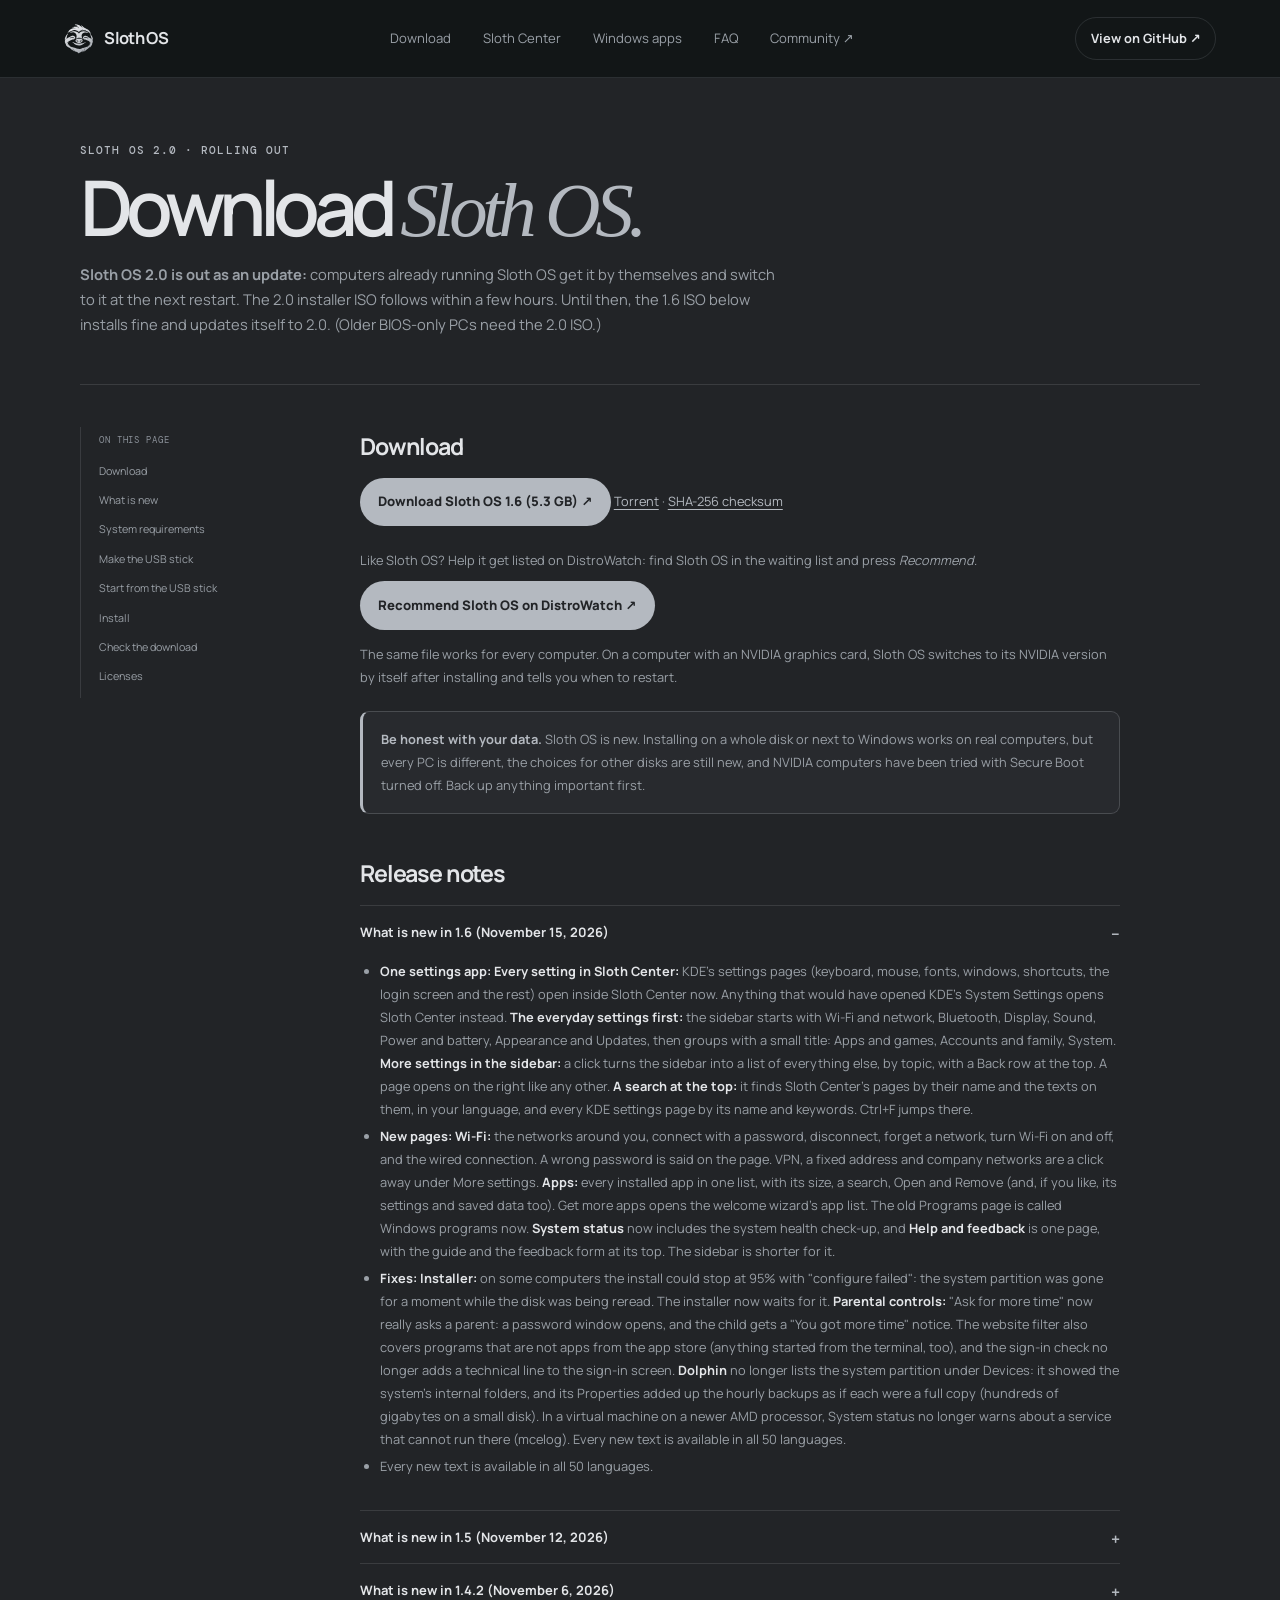
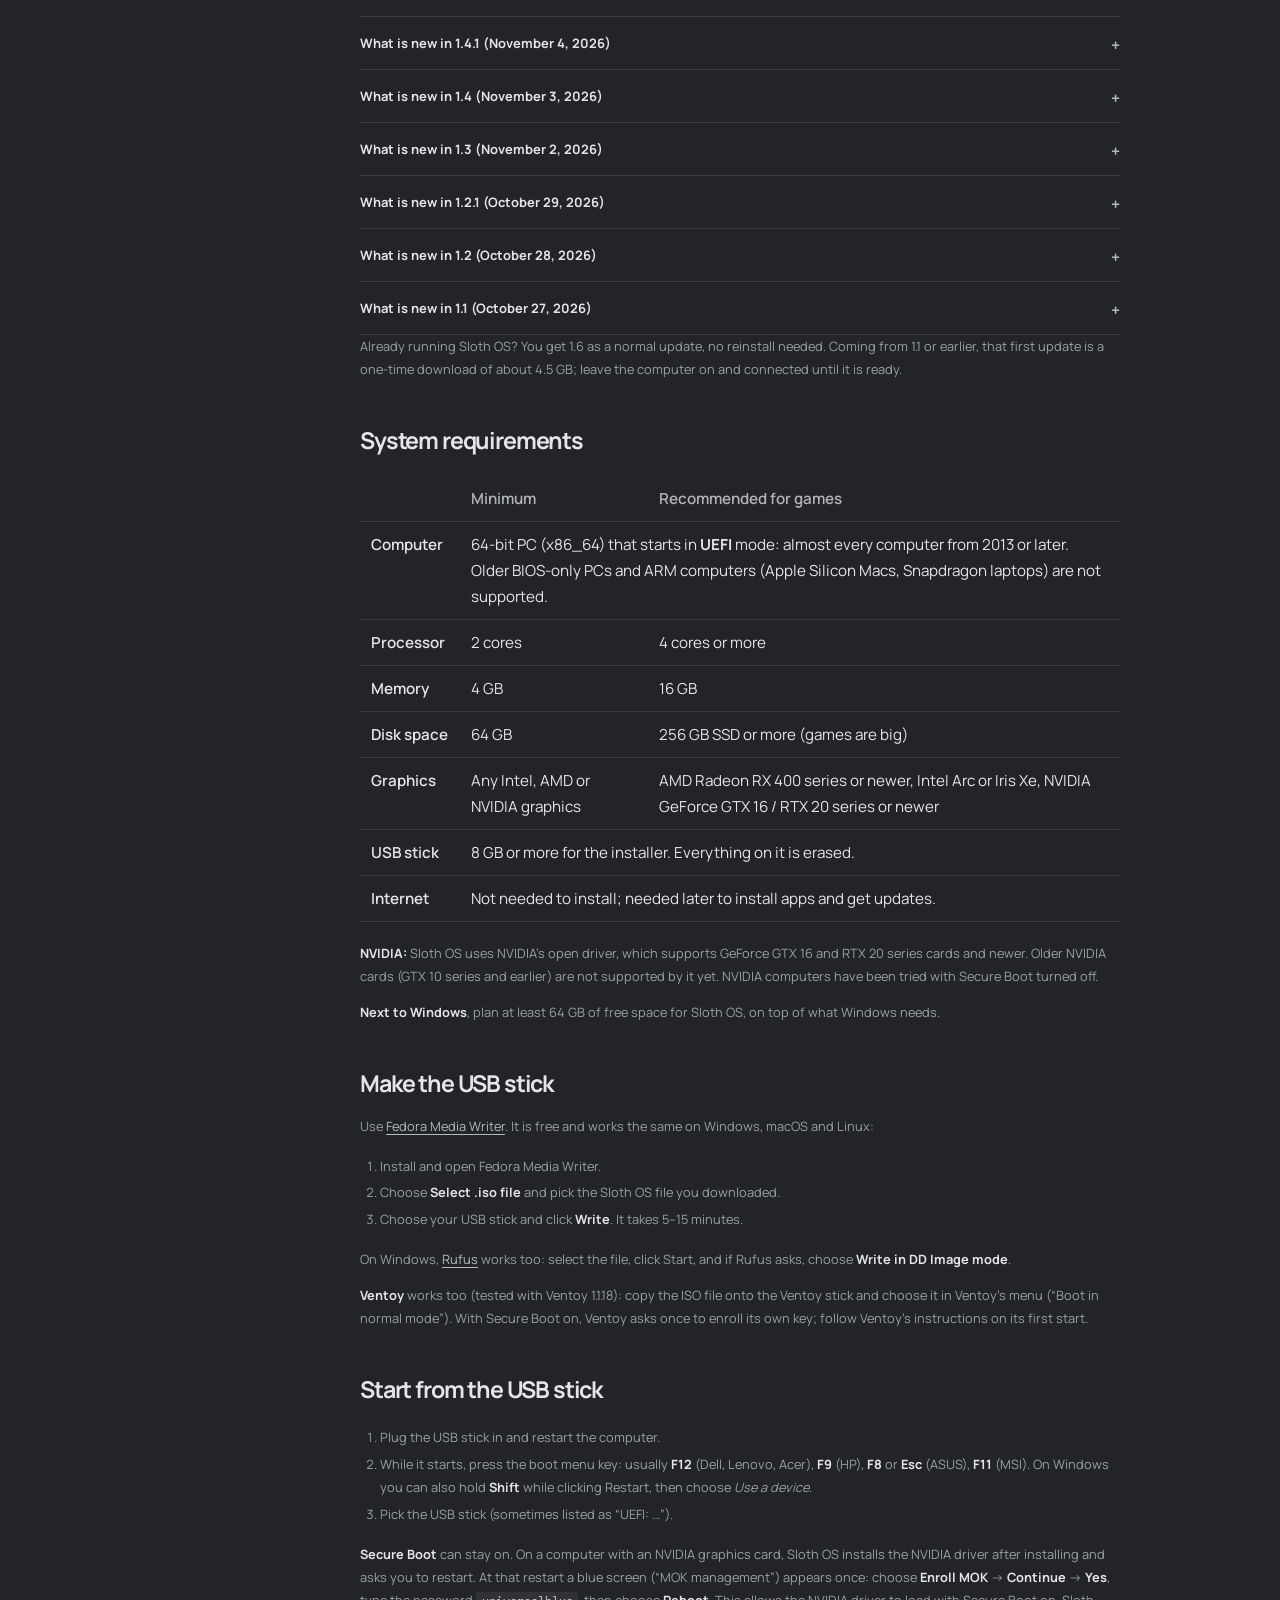
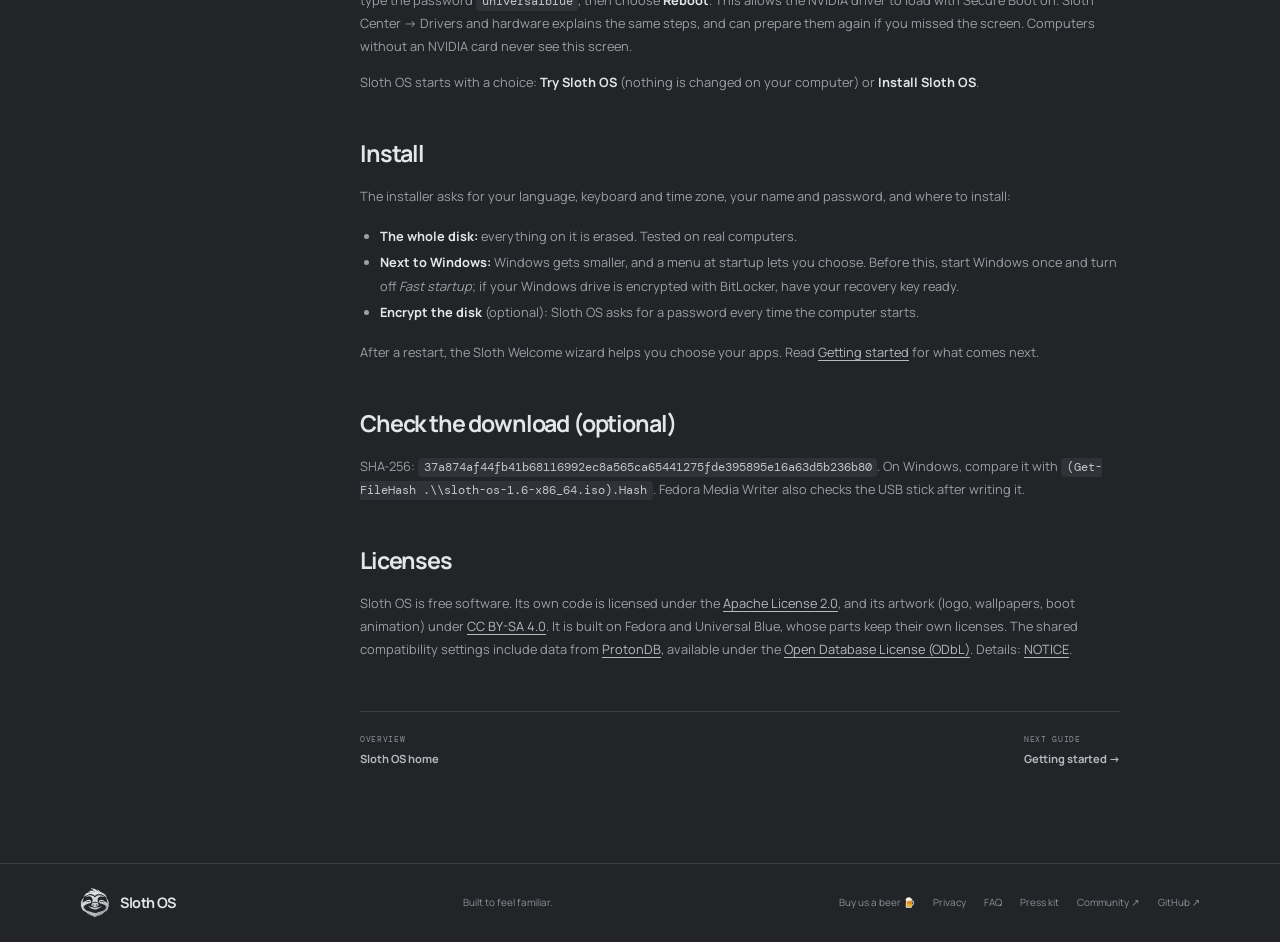
==== commit 343a0a7b: "Sloth OS 2.0 is rolling out as an update; the ISO follows Co-Authored-By: Claude Opus 5.5 <noreply@a" ====
--- a/docs/download.html
+++ b/docs/download.html
@@ -1,7 +1,7 @@
 <!doctype html>
 <html lang="en"><head><meta charset="utf-8"><meta name="viewport" content="width=device-width,initial-scale=1"><meta name="theme-color" content="#222427"><title>Download — Sloth OS</title><style>.req-table{width:100%;border-collapse:collapse;margin:1rem 0 1.25rem;font-size:.95rem}.req-table th,.req-table td{text-align:left;vertical-align:top;padding:.6rem .7rem;border-bottom:1px solid rgba(127,127,127,.25)}.req-table thead th{font-weight:600;opacity:.75}.req-table tbody th{white-space:nowrap;font-weight:600}@media (max-width:640px){.req-table{font-size:.88rem}.req-table th,.req-table td{padding:.5rem .4rem}.req-table tbody th{white-space:normal}}</style><link rel="icon" href="./favicon.svg?v=sloth-black-icon-20261016" type="image/svg+xml"><link rel="stylesheet" href="./site.css?v=sloth-release-20261021"><script src="./site.js?v=dw2-20261110" defer></script></head>
 <body><a class="skip-link" href="#main">Skip to content</a><header class="site-header"><a class="brand" href="./index.html"><img class="brand-logo" src="./assets/sloth-logo.svg" alt=""><span>Sloth OS</span></a><nav class="main-nav" aria-label="Main navigation"><a href="./download.html">Download</a><a href="./index.html#sloth-center">Sloth Center</a><a href="./windows-apps.html">Windows apps</a><a href="./faq.html">FAQ</a><a href="https://github.com/Sloth-OS-Linux/sloth-os/discussions">Community ↗</a></nav><a class="nav-cta" href="https://github.com/Sloth-OS-Linux/sloth-os">View on GitHub ↗</a></header>
-<main id="main"><section class="doc-hero section-wrap"><p class="eyebrow">Sloth OS 1.6 · available</p><h1>Download <span>Sloth OS.</span></h1><p>Sloth OS 1.6 is ready. Download the installer ISO and follow the guide below to try it or install it.</p></section>
+<main id="main"><section class="doc-hero section-wrap"><p class="eyebrow">Sloth OS 2.0 · rolling out</p><h1>Download <span>Sloth OS.</span></h1><p><strong>Sloth OS 2.0 is out as an update:</strong> computers already running Sloth OS get it by themselves and switch to it at the next restart. The 2.0 installer ISO follows within a few hours. Until then, the 1.6 ISO below installs fine and updates itself to 2.0. (Older BIOS-only PCs need the 2.0 ISO.)</p></section>
 <div class="doc-layout section-wrap"><aside class="doc-sidebar"><small>ON THIS PAGE</small><a href="#download">Download</a><a href="#whats-new">What is new</a><a href="#requirements">System requirements</a><a href="#usb">Make the USB stick</a><a href="#boot">Start from the USB stick</a><a href="#install">Install</a><a href="#check">Check the download</a><a href="#licenses">Licenses</a></aside>
 <article class="doc-content">
 <h2 id="download">Download</h2>
@@ -15,7 +15,7 @@
 <table class="req-table">
 <thead><tr><th></th><th>Minimum</th><th>Recommended for games</th></tr></thead>
 <tbody>
-<tr><th>Computer</th><td colspan="2">64-bit PC (x86_64) that starts in <strong>UEFI</strong> mode (almost every computer from 2013 or later) or in the older <strong>BIOS</strong> mode. On a BIOS-only PC, Sloth OS takes the whole disk; installing next to Windows needs UEFI. ARM computers (Apple Silicon Macs, Snapdragon laptops) are not supported.</td></tr>
+<tr><th>Computer</th><td colspan="2">64-bit PC (x86_64) that starts in <strong>UEFI</strong> mode: almost every computer from 2013 or later. Older BIOS-only PCs and ARM computers (Apple Silicon Macs, Snapdragon laptops) are not supported.</td></tr>
 <tr><th>Processor</th><td>2 cores</td><td>4 cores or more</td></tr>
 <tr><th>Memory</th><td>4 GB</td><td>16 GB</td></tr>
 <tr><th>Disk space</th><td>64 GB</td><td>256 GB SSD or more (games are big)</td></tr>
@@ -40,7 +40,7 @@
 <ol>
 <li>Plug the USB stick in and restart the computer.</li>
 <li>While it starts, press the boot menu key: usually <strong>F12</strong> (Dell, Lenovo, Acer), <strong>F9</strong> (HP), <strong>F8</strong> or <strong>Esc</strong> (ASUS), <strong>F11</strong> (MSI). On Windows you can also hold <strong>Shift</strong> while clicking Restart, then choose <em>Use a device</em>.</li>
-<li>Pick the USB stick (sometimes listed as “UEFI: …”; on an older BIOS-only PC, as the stick’s name or “USB HDD”).</li>
+<li>Pick the USB stick (sometimes listed as “UEFI: …”).</li>
 </ol>
 <p><strong>Secure Boot</strong> can stay on. On a computer with an NVIDIA graphics card, Sloth OS installs the NVIDIA driver after installing and asks you to restart. At that restart a blue screen (“MOK management”) appears once: choose <strong>Enroll MOK</strong> → <strong>Continue</strong> → <strong>Yes</strong>, type the password <code>universalblue</code>, then choose <strong>Reboot</strong>. This allows the NVIDIA driver to load with Secure Boot on. Sloth Center → Drivers and hardware explains the same steps, and can prepare them again if you missed the screen. Computers without an NVIDIA card never see this screen.</p>
 <p>Sloth OS starts with a choice: <strong>Try Sloth OS</strong> (nothing is changed on your computer) or <strong>Install Sloth OS</strong>.</p>
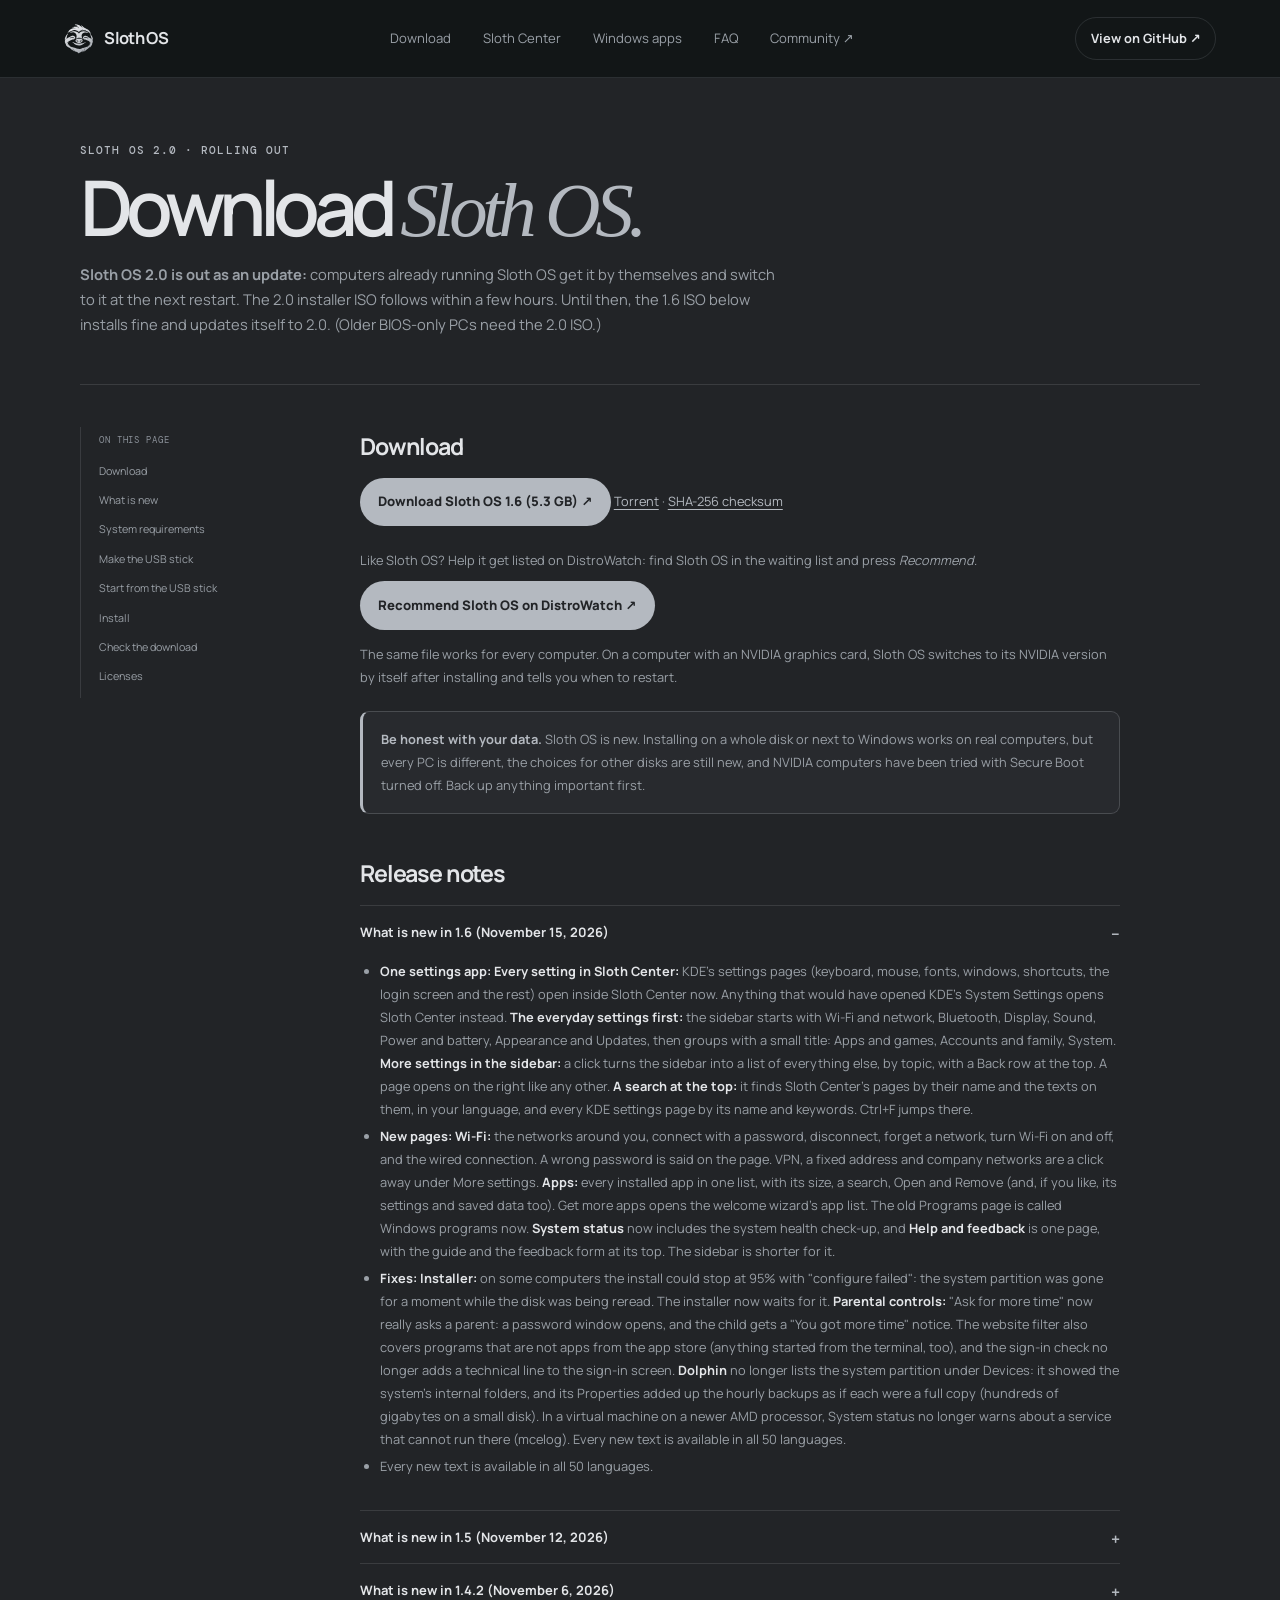
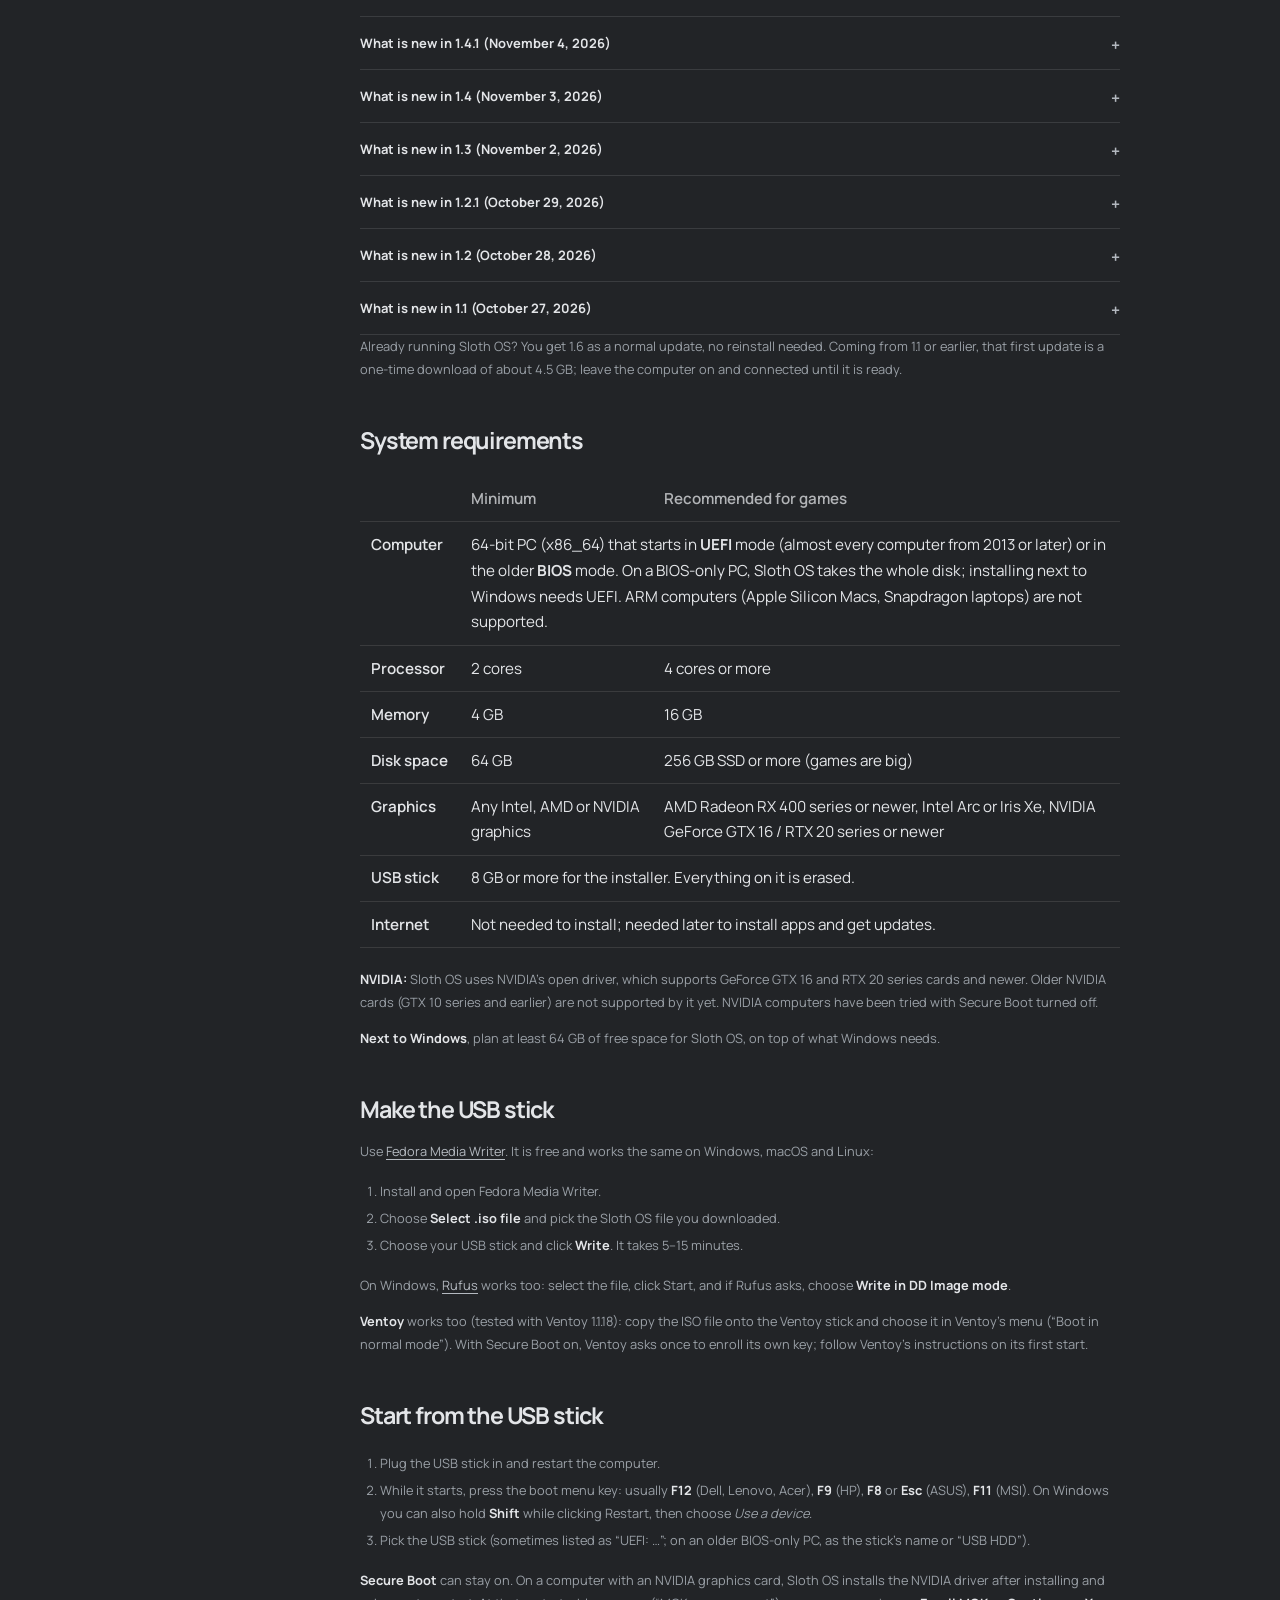
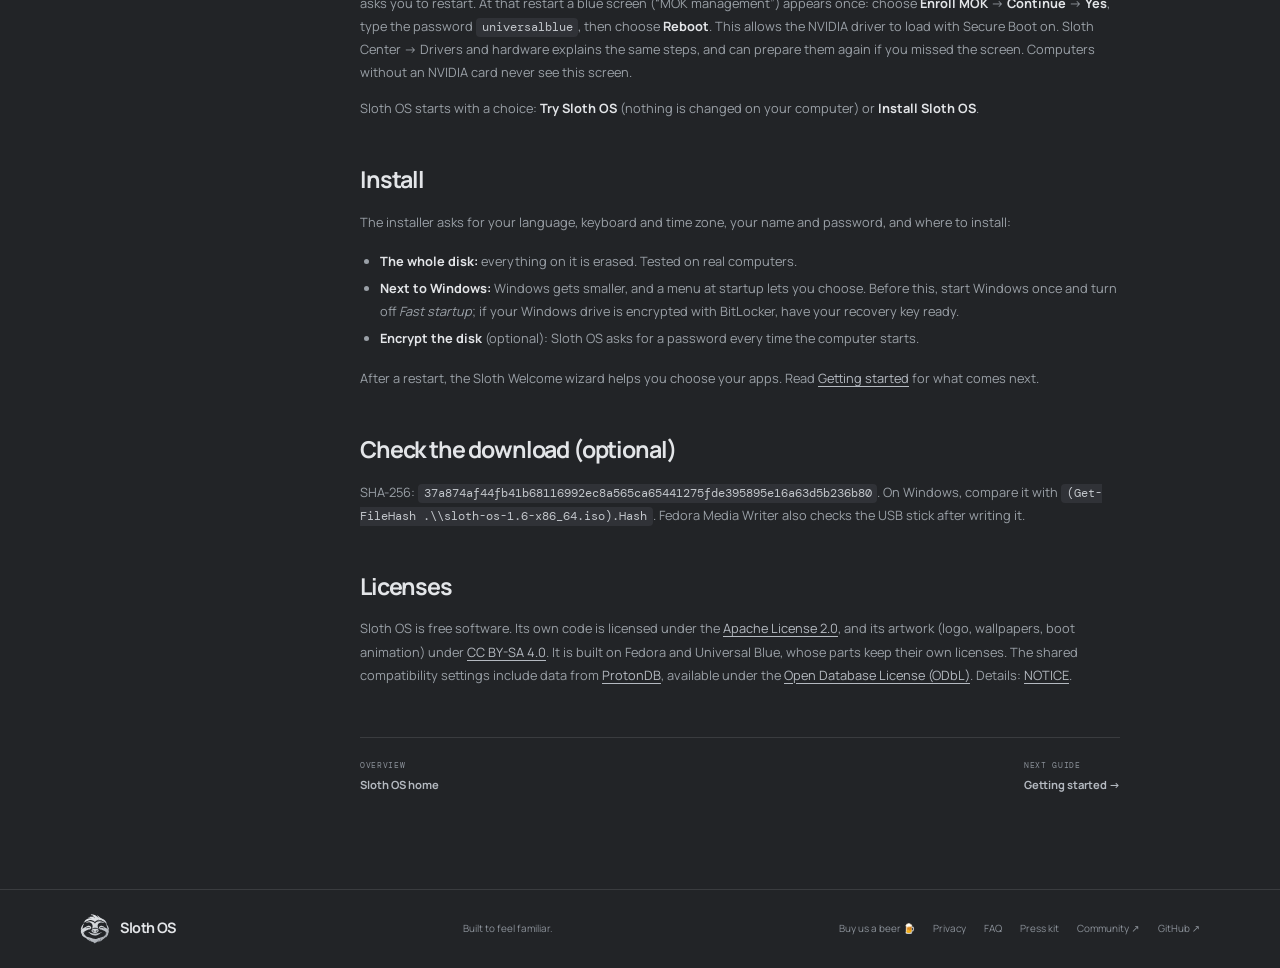
==== commit ea8780bc: "Merge remote-tracking branch 'origin/release-2.0-requirements'" ====
--- a/docs/download.html
+++ b/docs/download.html
@@ -15,7 +15,7 @@
 <table class="req-table">
 <thead><tr><th></th><th>Minimum</th><th>Recommended for games</th></tr></thead>
 <tbody>
-<tr><th>Computer</th><td colspan="2">64-bit PC (x86_64) that starts in <strong>UEFI</strong> mode: almost every computer from 2013 or later. Older BIOS-only PCs and ARM computers (Apple Silicon Macs, Snapdragon laptops) are not supported.</td></tr>
+<tr><th>Computer</th><td colspan="2">64-bit PC (x86_64) that starts in <strong>UEFI</strong> mode (almost every computer from 2013 or later) or in the older <strong>BIOS</strong> mode. On a BIOS-only PC, Sloth OS takes the whole disk; installing next to Windows needs UEFI. ARM computers (Apple Silicon Macs, Snapdragon laptops) are not supported.</td></tr>
 <tr><th>Processor</th><td>2 cores</td><td>4 cores or more</td></tr>
 <tr><th>Memory</th><td>4 GB</td><td>16 GB</td></tr>
 <tr><th>Disk space</th><td>64 GB</td><td>256 GB SSD or more (games are big)</td></tr>
@@ -40,7 +40,7 @@
 <ol>
 <li>Plug the USB stick in and restart the computer.</li>
 <li>While it starts, press the boot menu key: usually <strong>F12</strong> (Dell, Lenovo, Acer), <strong>F9</strong> (HP), <strong>F8</strong> or <strong>Esc</strong> (ASUS), <strong>F11</strong> (MSI). On Windows you can also hold <strong>Shift</strong> while clicking Restart, then choose <em>Use a device</em>.</li>
-<li>Pick the USB stick (sometimes listed as “UEFI: …”).</li>
+<li>Pick the USB stick (sometimes listed as “UEFI: …”; on an older BIOS-only PC, as the stick’s name or “USB HDD”).</li>
 </ol>
 <p><strong>Secure Boot</strong> can stay on. On a computer with an NVIDIA graphics card, Sloth OS installs the NVIDIA driver after installing and asks you to restart. At that restart a blue screen (“MOK management”) appears once: choose <strong>Enroll MOK</strong> → <strong>Continue</strong> → <strong>Yes</strong>, type the password <code>universalblue</code>, then choose <strong>Reboot</strong>. This allows the NVIDIA driver to load with Secure Boot on. Sloth Center → Drivers and hardware explains the same steps, and can prepare them again if you missed the screen. Computers without an NVIDIA card never see this screen.</p>
 <p>Sloth OS starts with a choice: <strong>Try Sloth OS</strong> (nothing is changed on your computer) or <strong>Install Sloth OS</strong>.</p>
--- a/docs/site.css
+++ b/docs/site.css
@@ -191,3 +191,73 @@
 
 .press-logos{display:grid;grid-template-columns:repeat(2,minmax(0,1fr));gap:16px;margin-top:1rem}.press-logos figure{margin:0}.press-logo-box{display:grid;place-items:center;aspect-ratio:16/10;border:1px solid var(--line);border-radius:14px;background:var(--panel)}.press-logo-box img{width:42%;height:auto}.press-logos figcaption{font-size:.72rem;color:var(--soft);margin-top:.5rem}
 @media(max-width:600px){.press-logos{grid-template-columns:1fr}}
+
+/* ---- Home page, Sloth OS 2.0 (2026-11-18) ---- */
+.release-pill{display:inline-flex;align-items:center;gap:.6rem;margin-bottom:1.6rem;padding:.32rem .85rem .32rem .35rem;border:1px solid rgba(180,185,192,.28);border-radius:999px;background:rgba(180,185,192,.06);font-size:.74rem;color:#c3c7cc;transition:border-color .2s ease,background .2s ease}
+.release-pill:hover{border-color:rgba(180,185,192,.6);background:rgba(180,185,192,.1);color:var(--ink)}
+.pill-tag{padding:.12rem .55rem;border-radius:999px;background:var(--mint);color:#1c1e21;font:500 .6rem/1.5 var(--mono);letter-spacing:.08em;text-transform:uppercase}
+.button-big{padding:.95rem 1.4rem;font-size:.9rem;box-shadow:0 10px 30px rgba(180,185,192,.18)}
+.hero-meta{display:flex;flex-wrap:wrap;gap:.4rem 1.1rem;list-style:none;padding:0;margin:1.5rem 0 0;color:var(--soft);font-size:.72rem}
+.hero-meta li:before{content:"✓";color:var(--mint);margin-right:.4rem;font-weight:800}
+.hero-20{grid-template-columns:.92fr 1.18fr;min-height:640px}
+.hero-20 h1{font-size:clamp(2.9rem,4.9vw,4.6rem)}
+.layout-show{margin:0;min-width:0;padding:12px;border:1px solid rgba(180,185,192,.32);border-radius:18px;background:linear-gradient(145deg,#303237,#222427);box-shadow:0 30px 90px rgba(0,0,0,.5),0 0 0 1px rgba(0,0,0,.2) inset}
+.layout-screen{position:relative;aspect-ratio:16/9;border-radius:9px;overflow:hidden;background:#1c1e21}
+.layout-screen img{position:absolute;inset:0;width:100%;height:100%;object-fit:cover;opacity:0;transition:opacity .7s ease}
+.layout-screen img.is-active{opacity:1}
+.layout-show figcaption{display:flex;flex-wrap:wrap;align-items:center;justify-content:space-between;gap:.6rem 1rem;padding:12px 4px 2px}
+.layout-label{display:flex;align-items:center;gap:8px;color:#9aa0a7;font-size:.66rem}
+.layout-chips{display:flex;flex-wrap:wrap;gap:5px}
+.layout-chips button{border:1px solid var(--line);background:transparent;color:#9aa0a7;border-radius:999px;padding:.24rem .62rem;font-size:.64rem;cursor:pointer;transition:all .2s ease}
+.layout-chips button:hover{color:var(--ink);border-color:rgba(180,185,192,.45)}
+.layout-chips button[aria-pressed="true"]{background:var(--mint);border-color:var(--mint);color:#1c1e21;font-weight:700}
+.quick-facts-4{grid-template-columns:repeat(4,1fr)}
+.new-grid{display:grid;grid-template-columns:repeat(4,1fr);gap:14px}
+.new-card{position:relative;padding:24px;border:1px solid var(--line);border-radius:16px;background:linear-gradient(145deg,rgba(235,241,229,.05),rgba(235,241,229,.01));overflow:hidden}
+.new-card h3{font-size:1.08rem;letter-spacing:-.04em;margin:.45rem 0 .5rem}
+.new-card p{color:#9aa0a7;font-size:.78rem;line-height:1.7;margin:0}
+.new-wide{grid-column:span 2;display:grid;grid-template-rows:auto 1fr;gap:18px;padding-bottom:0}
+.new-text{max-width:520px}
+.new-icon{display:grid;place-items:center;width:40px;height:40px;margin-bottom:18px;border:1px solid rgba(180,185,192,.3);border-radius:12px;color:var(--mint);font-size:1.2rem;background:rgba(180,185,192,.06)}
+.new-shot,.tour-shot{display:block;width:100%;padding:0;border:0;background:none;cursor:zoom-in;color:inherit}
+.new-shot{align-self:end;margin:0 -1px -1px;border-radius:12px 12px 0 0;overflow:hidden;border:1px solid var(--line);border-bottom:0;box-shadow:0 -10px 40px rgba(0,0,0,.25)}
+.new-shot img{display:block;width:100%;height:auto;transition:transform .5s ease}
+.new-shot:hover img{transform:scale(1.02)}
+.new-shot-pair{position:relative}
+.new-shot-pair .pair-after{position:absolute;inset:0;height:100%;object-fit:cover;opacity:0;transition:opacity .6s ease}
+.new-shot-pair.show-after .pair-after{opacity:1}
+.new-more{margin:26px 0 0}
+.tour{border:1px solid var(--line);border-radius:18px;background:rgba(0,0,0,.12);padding:14px;margin-bottom:22px}
+.tour-tabs{display:flex;flex-wrap:wrap;gap:6px;padding:2px 2px 14px}
+.tour-tabs button{border:1px solid var(--line);background:transparent;color:#9aa0a7;border-radius:999px;padding:.45rem .95rem;font-size:.74rem;font-weight:700;cursor:pointer;transition:all .2s ease}
+.tour-tabs button:hover{color:var(--ink);border-color:rgba(180,185,192,.45)}
+.tour-tabs button[aria-selected="true"]{background:var(--mint);border-color:var(--mint);color:#1c1e21}
+.tour-panel[hidden]{display:none}
+.tour-panel{margin:0;display:grid;grid-template-columns:1.6fr .9fr;gap:26px;align-items:center}
+.tour-shot{border-radius:12px;overflow:hidden;border:1px solid var(--line);box-shadow:0 18px 50px rgba(0,0,0,.35)}
+.tour-shot img{display:block;width:100%;height:auto}
+.tour-panel figcaption{color:#9aa0a7;font-size:.86rem;line-height:1.75;padding-right:12px}
+.tour-panel figcaption b{display:block;color:var(--ink);font-size:1.3rem;letter-spacing:-.04em;margin-bottom:.5rem}
+html:not(.js-ready) .tour-tabs{display:none}
+html:not(.js-ready) .tour-panel[hidden]{display:grid}
+html:not(.js-ready) .tour-panels{display:grid;gap:22px}
+.feature-grid-tight .feature-card{min-height:230px}
+.req-grid{display:grid;grid-template-columns:repeat(4,1fr);gap:14px}
+.req-card{display:flex;flex-direction:column;gap:4px;padding:22px;border:1px solid var(--line);border-radius:15px;background:#26282c}
+.req-card small{font:400 .55rem var(--mono);letter-spacing:.1em;color:#8b9199}
+.req-card b{font-size:1.6rem;letter-spacing:-.05em;color:var(--ink)}
+.req-card span{font-size:.74rem;color:#9aa0a7;line-height:1.6}
+.release-card .button-quiet{margin-left:.6rem}
+.lightbox{max-width:min(1400px,94vw);max-height:92vh;padding:0;border:1px solid rgba(180,185,192,.3);border-radius:14px;background:#1c1e21;box-shadow:0 30px 120px rgba(0,0,0,.7);overflow:hidden}
+.lightbox::backdrop{background:rgba(10,11,12,.82);backdrop-filter:blur(6px)}
+.lightbox img{display:block;max-width:100%;max-height:92vh;width:auto;height:auto;cursor:zoom-out}
+.lightbox-close{position:absolute;top:8px;right:8px;width:36px;height:36px;border:0;border-radius:50%;background:rgba(0,0,0,.55);color:#e3e5e8;font-size:22px;line-height:1;cursor:pointer}
+.lightbox-close:hover,.lightbox-close:focus-visible{background:rgba(0,0,0,.8)}
+:focus-visible{outline:2px solid var(--mint);outline-offset:3px}
+.js-ready .reveal{opacity:0;transform:translateY(18px);transition:opacity .7s ease,transform .7s cubic-bezier(.2,.7,.2,1)}
+.js-ready .reveal.is-visible{opacity:1;transform:none}
+@media(max-width:980px){.new-grid{grid-template-columns:repeat(2,1fr)}.req-grid{grid-template-columns:repeat(2,1fr)}.tour-panel{grid-template-columns:1fr;gap:14px}.tour-panel figcaption{padding:0 4px 4px}.quick-facts-4{grid-template-columns:repeat(2,1fr)}}
+@media(max-width:850px){.hero-20{grid-template-columns:1fr}.layout-show{max-width:760px;margin-inline:auto;width:100%}}
+@media(max-width:600px){.new-grid,.req-grid,.quick-facts-4{grid-template-columns:1fr}.new-wide{grid-column:auto}.release-pill{font-size:.68rem}.layout-show{padding:8px}.tour{padding:10px}.tour-tabs{flex-wrap:nowrap;overflow-x:auto;scrollbar-width:none}.tour-tabs button{white-space:nowrap}.release-card .button-quiet{margin:.6rem 0 0}.layout-show figcaption{justify-content:flex-start}}
+@media(prefers-reduced-motion:reduce){.js-ready .reveal{opacity:1;transform:none}.layout-screen img{transition:none}}
+.main-nav a{white-space:nowrap}
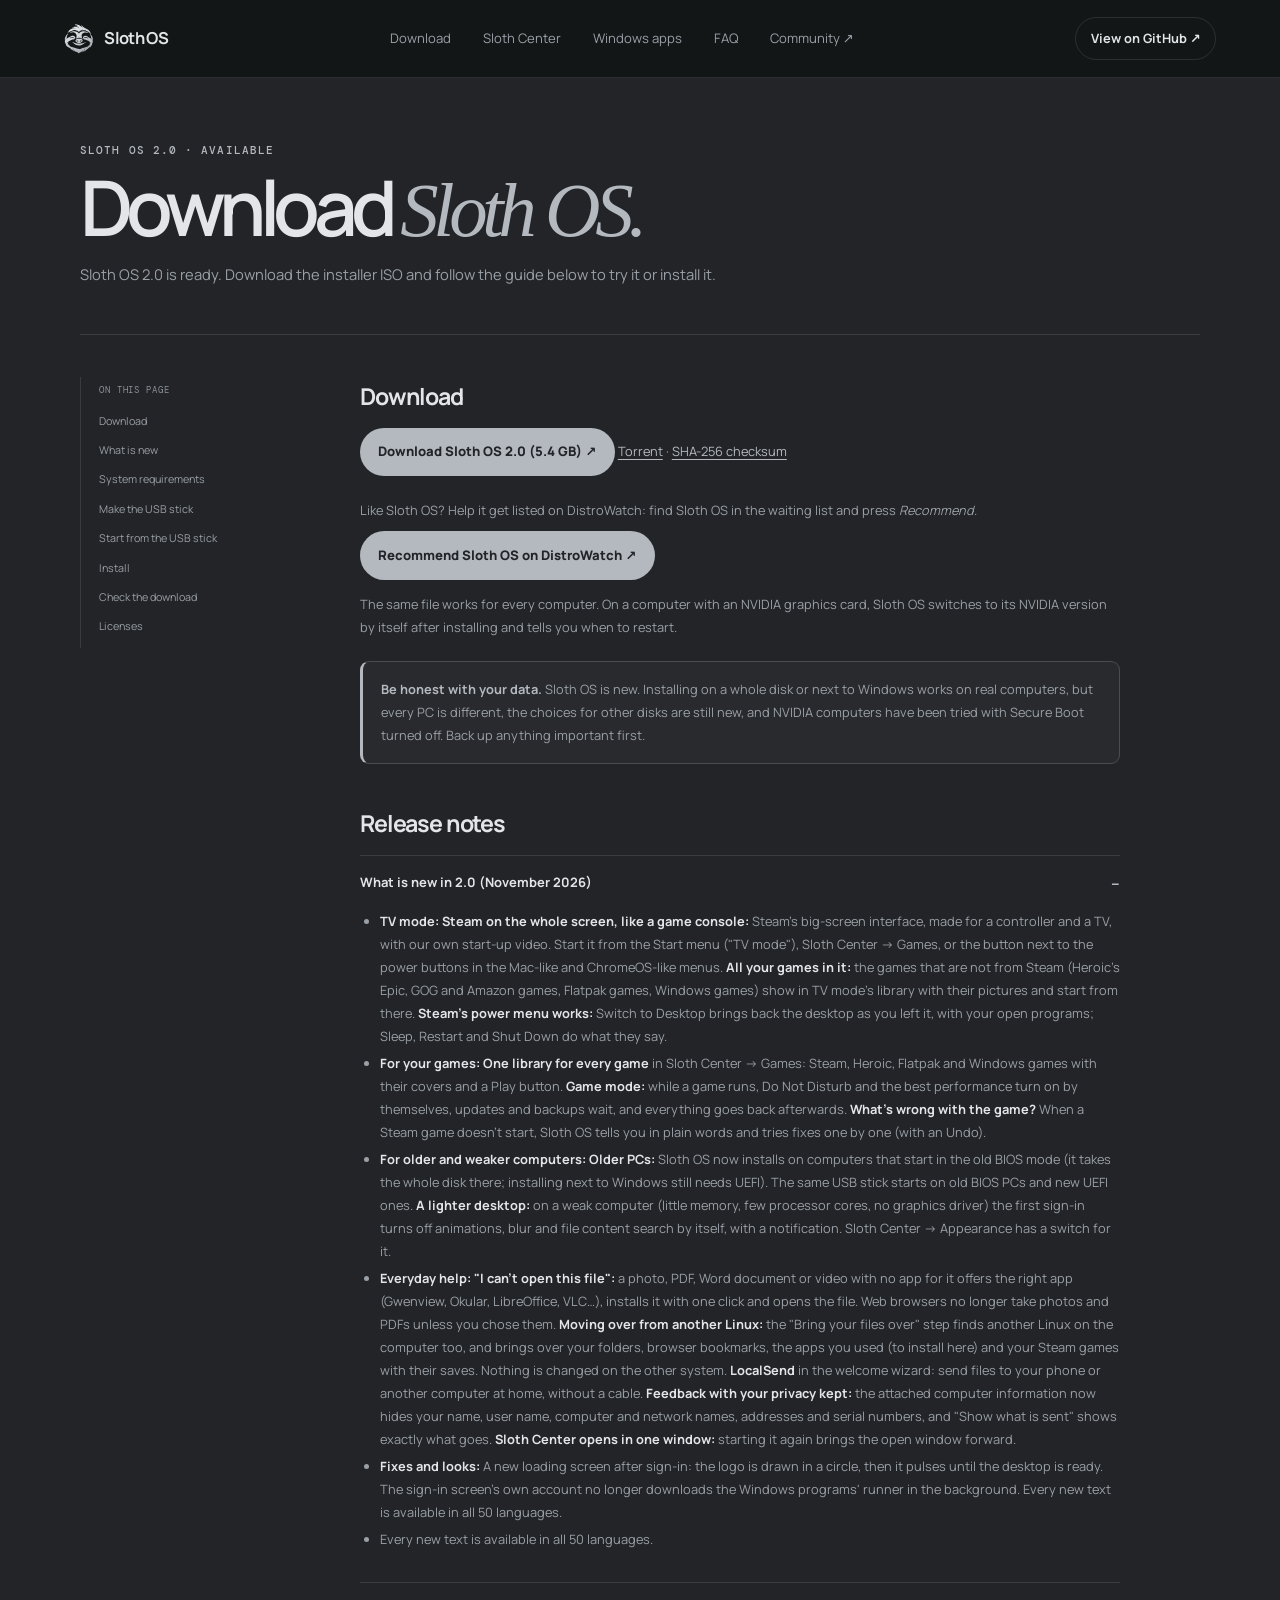
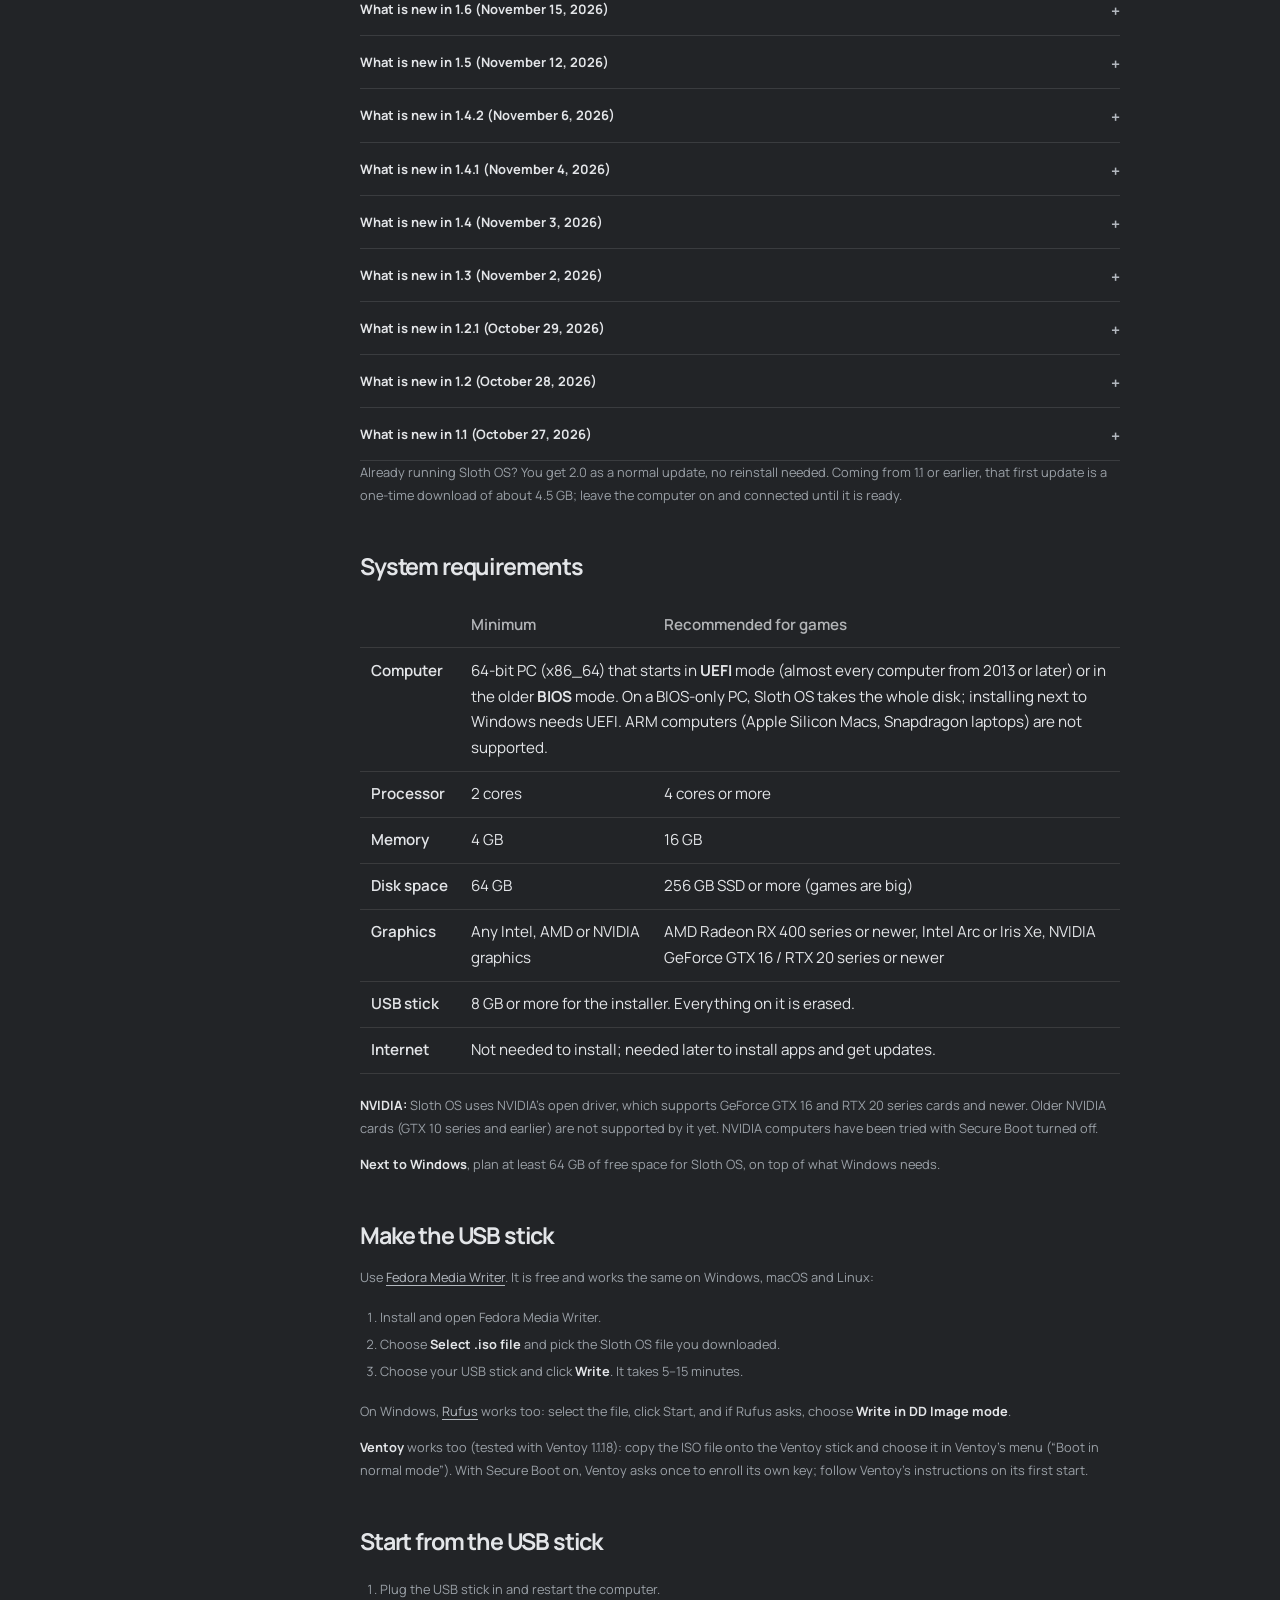
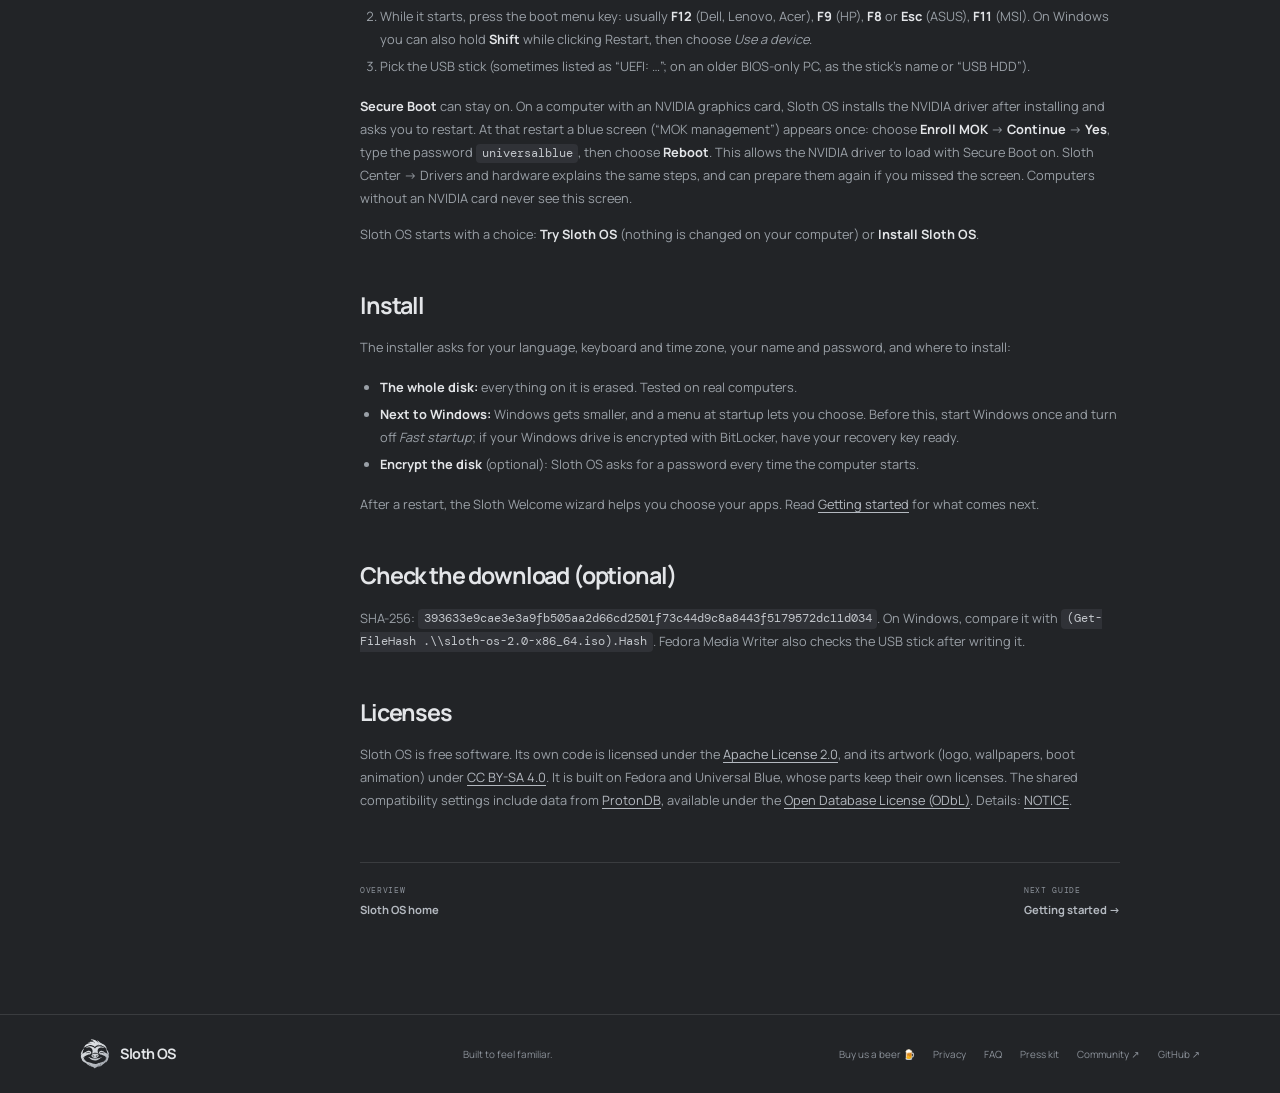
==== commit f6846958: "Sloth OS 2.0: download, checksum and release notes; BIOS-mode PCs in the requirements Co-Authored-By" ====
--- a/docs/download.html
+++ b/docs/download.html
@@ -1,15 +1,15 @@
 <!doctype html>
 <html lang="en"><head><meta charset="utf-8"><meta name="viewport" content="width=device-width,initial-scale=1"><meta name="theme-color" content="#222427"><title>Download — Sloth OS</title><style>.req-table{width:100%;border-collapse:collapse;margin:1rem 0 1.25rem;font-size:.95rem}.req-table th,.req-table td{text-align:left;vertical-align:top;padding:.6rem .7rem;border-bottom:1px solid rgba(127,127,127,.25)}.req-table thead th{font-weight:600;opacity:.75}.req-table tbody th{white-space:nowrap;font-weight:600}@media (max-width:640px){.req-table{font-size:.88rem}.req-table th,.req-table td{padding:.5rem .4rem}.req-table tbody th{white-space:normal}}</style><link rel="icon" href="./favicon.svg?v=sloth-black-icon-20261016" type="image/svg+xml"><link rel="stylesheet" href="./site.css?v=sloth-release-20261021"><script src="./site.js?v=dw2-20261110" defer></script></head>
 <body><a class="skip-link" href="#main">Skip to content</a><header class="site-header"><a class="brand" href="./index.html"><img class="brand-logo" src="./assets/sloth-logo.svg" alt=""><span>Sloth OS</span></a><nav class="main-nav" aria-label="Main navigation"><a href="./download.html">Download</a><a href="./index.html#sloth-center">Sloth Center</a><a href="./windows-apps.html">Windows apps</a><a href="./faq.html">FAQ</a><a href="https://github.com/Sloth-OS-Linux/sloth-os/discussions">Community ↗</a></nav><a class="nav-cta" href="https://github.com/Sloth-OS-Linux/sloth-os">View on GitHub ↗</a></header>
-<main id="main"><section class="doc-hero section-wrap"><p class="eyebrow">Sloth OS 2.0 · rolling out</p><h1>Download <span>Sloth OS.</span></h1><p><strong>Sloth OS 2.0 is out as an update:</strong> computers already running Sloth OS get it by themselves and switch to it at the next restart. The 2.0 installer ISO follows within a few hours. Until then, the 1.6 ISO below installs fine and updates itself to 2.0. (Older BIOS-only PCs need the 2.0 ISO.)</p></section>
+<main id="main"><section class="doc-hero section-wrap"><p class="eyebrow">Sloth OS 2.0 · available</p><h1>Download <span>Sloth OS.</span></h1><p>Sloth OS 2.0 is ready. Download the installer ISO and follow the guide below to try it or install it.</p></section>
 <div class="doc-layout section-wrap"><aside class="doc-sidebar"><small>ON THIS PAGE</small><a href="#download">Download</a><a href="#whats-new">What is new</a><a href="#requirements">System requirements</a><a href="#usb">Make the USB stick</a><a href="#boot">Start from the USB stick</a><a href="#install">Install</a><a href="#check">Check the download</a><a href="#licenses">Licenses</a></aside>
 <article class="doc-content">
 <h2 id="download">Download</h2>
-<p><a class="button button-primary" href="https://sourceforge.net/projects/sloth-os/files/1.6/sloth-os-1.6-x86_64.iso/download">Download Sloth OS 1.6 (5.3 GB) ↗</a> <a href="https://sourceforge.net/projects/sloth-os/files/1.6/sloth-os-1.6-x86_64.iso.torrent/download">Torrent</a> · <a href="https://sourceforge.net/projects/sloth-os/files/1.6/sloth-os-1.6-x86_64.iso.sha256/download">SHA-256 checksum</a></p>
+<p><a class="button button-primary" href="https://sourceforge.net/projects/sloth-os/files/2.0/sloth-os-2.0-x86_64.iso/download">Download Sloth OS 2.0 (5.4 GB) ↗</a> <a href="https://sourceforge.net/projects/sloth-os/files/2.0/sloth-os-2.0-x86_64.iso.torrent/download">Torrent</a> · <a href="https://sourceforge.net/projects/sloth-os/files/2.0/sloth-os-2.0-x86_64.iso.sha256/download">SHA-256 checksum</a></p>
 <p class="distrowatch-note"><span>Like Sloth OS? Help it get listed on DistroWatch: find Sloth OS in the waiting list and press <em>Recommend</em>.</span> <a class="button button-primary" href="https://distrowatch.com/dwres.php?resource=links#new" rel="noopener">Recommend Sloth OS on DistroWatch ↗</a></p>
 <p>The same file works for every computer. On a computer with an NVIDIA graphics card, Sloth OS switches to its NVIDIA version by itself after installing and tells you when to restart.</p>
 <div class="doc-callout"><p><strong>Be honest with your data.</strong> Sloth OS is new. Installing on a whole disk or next to Windows works on real computers, but every PC is different, the choices for other disks are still new, and NVIDIA computers have been tried with Secure Boot turned off. Back up anything important first.</p></div>
-<h2 id="whats-new">Release notes</h2><details open><summary>What is new in 1.6 (November 15, 2026)</summary><ul><li><strong>One settings app:</strong> <strong>Every setting in Sloth Center:</strong> KDE's settings pages (keyboard, mouse, fonts, windows, shortcuts, the login screen and the rest) open inside Sloth Center now. Anything that would have opened KDE's System Settings opens Sloth Center instead. <strong>The everyday settings first:</strong> the sidebar starts with Wi-Fi and network, Bluetooth, Display, Sound, Power and battery, Appearance and Updates, then groups with a small title: Apps and games, Accounts and family, System. <strong>More settings in the sidebar:</strong> a click turns the sidebar into a list of everything else, by topic, with a Back row at the top. A page opens on the right like any other. <strong>A search at the top:</strong> it finds Sloth Center's pages by their name and the texts on them, in your language, and every KDE settings page by its name and keywords. Ctrl+F jumps there.</li><li><strong>New pages:</strong> <strong>Wi-Fi:</strong> the networks around you, connect with a password, disconnect, forget a network, turn Wi-Fi on and off, and the wired connection. A wrong password is said on the page. VPN, a fixed address and company networks are a click away under More settings. <strong>Apps:</strong> every installed app in one list, with its size, a search, Open and Remove (and, if you like, its settings and saved data too). Get more apps opens the welcome wizard's app list. The old Programs page is called Windows programs now. <strong>System status</strong> now includes the system health check-up, and <strong>Help and feedback</strong> is one page, with the guide and the feedback form at its top. The sidebar is shorter for it.</li><li><strong>Fixes:</strong> <strong>Installer:</strong> on some computers the install could stop at 95% with "configure failed": the system partition was gone for a moment while the disk was being reread. The installer now waits for it. <strong>Parental controls:</strong> "Ask for more time" now really asks a parent: a password window opens, and the child gets a "You got more time" notice. The website filter also covers programs that are not apps from the app store (anything started from the terminal, too), and the sign-in check no longer adds a technical line to the sign-in screen. <strong>Dolphin</strong> no longer lists the system partition under Devices: it showed the system's internal folders, and its Properties added up the hourly backups as if each were a full copy (hundreds of gigabytes on a small disk). In a virtual machine on a newer AMD processor, System status no longer warns about a service that cannot run there (mcelog). Every new text is available in all 50 languages.</li><li>Every new text is available in all 50 languages.</li></ul></details><details><summary>What is new in 1.5 (November 12, 2026)</summary><ul><li><strong>Moving over from Windows:</strong> <strong>Your files and bookmarks:</strong> the welcome wizard (or Sloth Center → Disks → "Bring files over from Windows") copies your documents, pictures, music, videos and Saved Games, and puts your bookmarks straight into the browsers you installed (Firefox, Chrome, Edge, Brave, Vivaldi, Chromium and other Firefox-based ones), in a folder of their own. <strong>Your Steam games without downloading them again:</strong> the games already on the Windows drive are copied into the Steam library you choose, with their saves, and run with the Windows version. <strong>The programs you used on Windows:</strong> a list of them, each with what to install on Sloth OS instead (or that it runs as it is). <strong>A reminder about passwords:</strong> saved browser passwords cannot be copied safely, so the wizard says how to bring them over yourself.</li><li><strong>Sloth Center:</strong> <strong>BIOS and device firmware updates</strong> (Updates page): only signed updates from the official LVFS service, and only when you choose to install them. A laptop must be plugged in and charged to at least 30%. If the computer has a BitLocker-encrypted Windows, Sloth OS asks you to have its recovery key at hand first. <strong>Parental controls:</strong> child accounts with screen time (allowed hours and a daily limit, with warnings before the end, even over a full-screen game), the apps a child may start, adult websites blocked with safe search turned on, and Windows programs allowed or not per child. <strong>A guest account:</strong> a guest signs in without a password, and everything they leave behind is gone when they sign out. <strong>Accessibility:</strong> text and pointer size, high contrast, less motion, the magnifier, the screen reader and sticky keys. <strong>Power and battery:</strong> the battery's health, the power mode, when the screen turns off and the computer sleeps, and what the lid and the power button do. <strong>Printers and scanners:</strong> the printers and scanners Sloth OS found by itself, a test page, the default printer, the print queue, and scanning. <strong>Help from someone you know:</strong> from the Help page, a friend or relative can see your screen and help over the internet (with RustDesk), after a plain warning about "support call" scams. <strong>Game saves:</strong> Games → Game saves backs up every game's saves every hour, with a restore per game. <strong>Windows programs:</strong> Programs → "Show the last start's log" when a Windows program does not start.</li><li><strong>Smaller changes:</strong> <strong>Create New → Website shortcut…</strong> on the desktop and in the file manager. The buttons on Sloth OS's own notifications (the NVIDIA guide, the network notice) open Sloth Center again. Every new text is available in all 50 languages.</li><li>Every new text is available in all 50 languages.</li></ul></details><details><summary>What is new in 1.4.2 (November 6, 2026)</summary><ul><li><strong>The installer:</strong> <strong>The install no longer stops at 80% on some laptops.</strong> On some computers (an ASUS VivoBook, for example) the firmware refused to change its list of boot entries ("Cannot allocate memory"), and the install stopped at the very last step, every time. Now the installer makes the computer's "Sloth OS" boot entry itself and carries on if the firmware says no, and Sloth OS starts from the disk even without that entry.</li></ul></details><details><summary>What is new in 1.4.1 (November 4, 2026)</summary><ul><li><strong>Older NVIDIA graphics cards:</strong> <strong>No more black screen or flickering after signing in.</strong> The newest KDE Plasma (6.8) has a bug with the open driver's older way of driving the screen: the picture went black and only came back while the mouse moved. On these cards the driver now uses its newer way (atomic mode setting), which the Linux kernel itself is about to turn on for them, and the bug does not happen there. Other computers are not affected. <strong>Brave, Chrome, Spotify, Discord and other Chromium-based apps no longer crash</strong> on these cards: they draw without the graphics card, which these old cards could not speed up much anyway.</li><li><strong>Signing in automatically:</strong> <strong>On an encrypted disk, the password store opens by itself.</strong> With automatic sign-in, the password you type at startup to unlock the disk now also opens the store of saved passwords (Wi-Fi, network folders), so it no longer asks again. <strong>Without disk encryption it asks once after each start,</strong> as before: the saved passwords stay encrypted on the disk. The automatic sign-in switch in the welcome wizard and in Sloth Center → Account and security now says this.</li><li><strong>The desktop:</strong> <strong>Switch User</strong> in the macOS-like system menu (under the logo), between Lock Screen and Log Out. Mac-like desktops set up before get it by themselves at the next sign-in. <strong>Restart and Log out</strong> in the ChromeOS-like quick settings, next to Lock and Shut down.</li><li><strong>Installing next to Windows:</strong> <strong>"We couldn't check the Windows drive" is fixed.</strong> The installer's disk survey stopped when the desktop of the installer opened Windows' boot partition at the same moment. It now waits and goes on. <strong>A Windows drive encrypted with BitLocker</strong> (Windows 11 turns it on by itself on many computers) is now named as such, with what to do, instead of "couldn't check".</li><li>Every new text is available in all 50 languages.</li></ul></details><details><summary>What is new in 1.4 (November 3, 2026)</summary><p>Your desktop, your way: seven taskbar layouts, and a friendlier installer.</p><ul><li><strong>Seven taskbar layouts:</strong> new are <strong>Windows 7</strong> (the classic Start menu, task buttons with names), <strong>ChromeOS-like</strong> (a round launcher that opens the apps as a bubble, and quick settings in the corner: Wi-Fi, Bluetooth, do not disturb, airplane mode, power saver, volume, brightness) and <strong>Floating</strong>. The macOS-like layout gets a Launchpad and a system menu under the logo, the Ubuntu-like one Show Apps with a live picture of the desktop.</li><li><strong>Six new color schemes</strong> with real color: Ocean Blue, Forest Green, Sunset Orange, Grape Purple, Rose and Amber.</li><li><strong>The installer:</strong> choose the partitions yourself with KDE Partition Manager, a search field in the language, keyboard and time zone lists, a plain text on the encrypted disk's password prompt in your language, and a second install next to Windows replaces the earlier Sloth OS.</li><li><strong>Installing next to Windows again?</strong> Windows has to be fully shut down first: unplug the USB stick, start Windows to the desktop, hold <kbd>Shift</kbd> while you click Shut down, then start from the USB stick. If it still asks for a disk check, free at least 64 GB in Windows (Disk Management, right-click C:, Shrink Volume): the installer then uses that space and does not touch Windows at all.</li><li><strong>Smaller changes:</strong> Num Lock is on from the start, the screen locks after 15 minutes (adjustable), old NVIDIA cards stay on the open driver, going back to an older version sticks, Ralink Wi-Fi cards stay connected.</li></ul></details><details><summary>What is new in 1.3 (November 2, 2026)</summary><p>Folder sharing on the home network, made safe, and typing in Chinese, Japanese and Korean.</p><ul><li><strong>Folder sharing on the home network:</strong> share a folder from Sloth Center → Disks or Dolphin’s Share tab, with or without a password, read-only or with changes allowed, also from another disk. The computer shows up by its name in Windows’ Network window. At work, on a computer joined to a domain, a shared folder can be opened to Active Directory groups.</li><li><strong>Safer folder sharing (SMB):</strong> like in Windows, every network has a kind. At home the computer shows up and your shared folders open; on a private network (a workplace) they open, but the computer does not announce itself; on a public network (a café, a hotel) it stays hidden. A new network is asked about once, without a password, and over a cable each router counts as its own network. Sharing on a public network is possible after a clear warning.</li><li><strong>Every share needs the administrator password</strong>, also one made in Dolphin, even if you turned the other password prompts off, and other computers are asked for the password (before, Windows only said that access was denied). A switch in Sloth Center → Disks turns sharing off altogether. Stopping a share in Dolphin now closes it everywhere, and a folder shared without a password opens from your home folder too, while the guest sees only that folder.</li><li><strong>Typing and looks:</strong> Chinese, Japanese and Korean typing works. Your own highlight color (8 suggestions or any color), on the window title bars too if you like. The boot logo stays in the middle with two screens.</li><li><strong>Smaller changes:</strong> Sloth Center among the Start menu favorites, the Games page lists only games, a note that not every Windows program runs, the restart button shows that it is restarting, private feedback reports, and Tab goes to the second password field in the installer.</li><li>Every new text is available in all 50 languages.</li></ul></details><details><summary>What is new in 1.2.1 (October 29, 2026)</summary><p>Roblox, and browser logins for Windows programs.</p><ul><li><strong>Roblox:</strong> Sober in Sloth Welcome’s Games plays Roblox games through a community app made for Linux, and the official Roblox Studio installer is there too. “Will it run?” answers Roblox with Sober.</li><li><strong>Logging in through the browser works</strong> for Windows programs that send you to the browser and get the result back (Roblox Studio, launchers).</li><li>The Microsoft Edge WebView2 component some installers bring along is no longer mistaken for the installed program.</li><li>Every new text is available in all 50 languages.</li><li>Known rough edge: Roblox Studio’s maximize button does nothing; drag the window bigger instead.</li></ul></details><details><summary>What is new in 1.2 (October 28, 2026)</summary><p>Much smaller updates, and Sloth Center learned to help with games, network folders and problems.</p><ul><li><strong>Much smaller updates:</strong> an update downloads only the parts of the system that changed. On a real machine a typical update was about 300 MB instead of 2–4 GB, and the installer shrank from 7.0 GB to 5.2 GB. Coming from 1.1, the first update downloads the whole system once (about 4.5 GB); after that, updates are small.</li><li><strong>Help:</strong> the most common problems answered offline, in every language, each with a button to the page that fixes it.</li><li><strong>“Will it run?”</strong> on the Games page: about 20 000 games with how well they run, from other players’ reports, the anti-cheat and the source of every answer. When the makers block Linux, it says so and whom to ask.</li><li><strong>Move a Steam game to another drive</strong> without downloading it again.</li><li><strong>Network folders:</strong> a NAS or another computer’s shared folder in the file manager’s side panel, found by itself or typed as <code>\\NAS\Photos</code>. If a NAS shares nothing yet, it tells you which setting to turn on.</li><li><strong>Quiet hours</strong> for restart reminders, and <strong>the hour the automatic update downloads</strong>.</li><li><strong>Display and sound profiles:</strong> save “Desk”, “TV” or “Headset” and switch with one click.</li><li><strong>Settings to a file and back:</strong> the look, the profiles, the quiet hours and your apps, which Sloth Welcome installs again on a new computer.</li><li><strong>Clean up</strong> shows each item and its size first, and deletes only what you tick.</li><li><strong>Installer:</strong> it checks the computer on its first page (UEFI mode, memory, a laptop on battery), and its last steps say what is happening instead of standing at 80%.</li><li><strong>Windows programs:</strong> WinUI 3 / .NET MAUI programs, which do not run on Linux yet, are recognized and explained; from the USB stick, Windows programs start sooner and use less memory.</li><li>Every new text is in all 50 languages.</li></ul></details><details><summary>What is new in 1.1 (October 27, 2026)</summary><p>The biggest update since 1.0: Sloth Center learned most of what people look for in Windows' Settings, and Windows programs install and start more reliably.</p><ul><li><strong>Updates that finish:</strong> a system update could stop halfway; this is fixed and checked with a full 2.3 GB update on a real machine. The Updates page shows how big the update is and asks before downloading on a mobile or other metered connection.</li><li><strong>A guided tour:</strong> the first-run guide in Sloth Center lights up the pages it talks about, one step at a time.</li><li><strong>Appearance:</strong> change the taskbar layout and colors any time. New layout: <em>Ubuntu-like</em>, with a top bar and a floating dock.</li><li><strong>Displays, Sound and Bluetooth:</strong> switch a 144 Hz monitor to its full refresh rate with one button, turn on VRR and HDR, pick and test speakers and microphone, turn on Bluetooth and see your devices' battery.</li><li><strong>Wi-Fi check:</strong> finds the problem step by step in plain language, also a hotel network that wants a sign-in.</li><li><strong>Startup programs and app permissions:</strong> see what starts when you sign in, and which apps can use the camera, the microphone and your location.</li><li><strong>File backup:</strong> restore a file or find deleted ones in a few clicks, and check that the backup can really be read back.</li><li><strong>Installer:</strong> with more than one screen it asks which is the main one, and on other disks you can pick the Linux partitions one by one.</li><li><strong>Windows programs:</strong> double-click a disc image (.iso) to open it like a disc, installers that crash are tried again with a fix, and an installer that opens its program at the end no longer keeps you waiting.</li><li>The FPS display while playing also shows temperatures and memory, and every new text is in all 50 languages.</li></ul></details><p>Already running Sloth OS? You get 1.6 as a normal update, no reinstall needed. Coming from 1.1 or earlier, that first update is a one-time download of about 4.5 GB; leave the computer on and connected until it is ready.</p>
+<h2 id="whats-new">Release notes</h2><details open><summary>What is new in 2.0 (November 2026)</summary><ul><li><strong>TV mode:</strong> <strong>Steam on the whole screen, like a game console:</strong> Steam's big-screen interface, made for a controller and a TV, with our own start-up video. Start it from the Start menu ("TV mode"), Sloth Center → Games, or the button next to the power buttons in the Mac-like and ChromeOS-like menus. <strong>All your games in it:</strong> the games that are not from Steam (Heroic's Epic, GOG and Amazon games, Flatpak games, Windows games) show in TV mode's library with their pictures and start from there. <strong>Steam's power menu works:</strong> Switch to Desktop brings back the desktop as you left it, with your open programs; Sleep, Restart and Shut Down do what they say.</li><li><strong>For your games:</strong> <strong>One library for every game</strong> in Sloth Center → Games: Steam, Heroic, Flatpak and Windows games with their covers and a Play button. <strong>Game mode:</strong> while a game runs, Do Not Disturb and the best performance turn on by themselves, updates and backups wait, and everything goes back afterwards. <strong>What's wrong with the game?</strong> When a Steam game doesn't start, Sloth OS tells you in plain words and tries fixes one by one (with an Undo).</li><li><strong>For older and weaker computers:</strong> <strong>Older PCs:</strong> Sloth OS now installs on computers that start in the old BIOS mode (it takes the whole disk there; installing next to Windows still needs UEFI). The same USB stick starts on old BIOS PCs and new UEFI ones. <strong>A lighter desktop:</strong> on a weak computer (little memory, few processor cores, no graphics driver) the first sign-in turns off animations, blur and file content search by itself, with a notification. Sloth Center → Appearance has a switch for it.</li><li><strong>Everyday help:</strong> <strong>"I can't open this file":</strong> a photo, PDF, Word document or video with no app for it offers the right app (Gwenview, Okular, LibreOffice, VLC…), installs it with one click and opens the file. Web browsers no longer take photos and PDFs unless you chose them. <strong>Moving over from another Linux:</strong> the "Bring your files over" step finds another Linux on the computer too, and brings over your folders, browser bookmarks, the apps you used (to install here) and your Steam games with their saves. Nothing is changed on the other system. <strong>LocalSend</strong> in the welcome wizard: send files to your phone or another computer at home, without a cable. <strong>Feedback with your privacy kept:</strong> the attached computer information now hides your name, user name, computer and network names, addresses and serial numbers, and "Show what is sent" shows exactly what goes. <strong>Sloth Center opens in one window:</strong> starting it again brings the open window forward.</li><li><strong>Fixes and looks:</strong> A new loading screen after sign-in: the logo is drawn in a circle, then it pulses until the desktop is ready. The sign-in screen's own account no longer downloads the Windows programs' runner in the background. Every new text is available in all 50 languages.</li><li>Every new text is available in all 50 languages.</li></ul></details><details><summary>What is new in 1.6 (November 15, 2026)</summary><ul><li><strong>One settings app:</strong> <strong>Every setting in Sloth Center:</strong> KDE's settings pages (keyboard, mouse, fonts, windows, shortcuts, the login screen and the rest) open inside Sloth Center now. Anything that would have opened KDE's System Settings opens Sloth Center instead. <strong>The everyday settings first:</strong> the sidebar starts with Wi-Fi and network, Bluetooth, Display, Sound, Power and battery, Appearance and Updates, then groups with a small title: Apps and games, Accounts and family, System. <strong>More settings in the sidebar:</strong> a click turns the sidebar into a list of everything else, by topic, with a Back row at the top. A page opens on the right like any other. <strong>A search at the top:</strong> it finds Sloth Center's pages by their name and the texts on them, in your language, and every KDE settings page by its name and keywords. Ctrl+F jumps there.</li><li><strong>New pages:</strong> <strong>Wi-Fi:</strong> the networks around you, connect with a password, disconnect, forget a network, turn Wi-Fi on and off, and the wired connection. A wrong password is said on the page. VPN, a fixed address and company networks are a click away under More settings. <strong>Apps:</strong> every installed app in one list, with its size, a search, Open and Remove (and, if you like, its settings and saved data too). Get more apps opens the welcome wizard's app list. The old Programs page is called Windows programs now. <strong>System status</strong> now includes the system health check-up, and <strong>Help and feedback</strong> is one page, with the guide and the feedback form at its top. The sidebar is shorter for it.</li><li><strong>Fixes:</strong> <strong>Installer:</strong> on some computers the install could stop at 95% with "configure failed": the system partition was gone for a moment while the disk was being reread. The installer now waits for it. <strong>Parental controls:</strong> "Ask for more time" now really asks a parent: a password window opens, and the child gets a "You got more time" notice. The website filter also covers programs that are not apps from the app store (anything started from the terminal, too), and the sign-in check no longer adds a technical line to the sign-in screen. <strong>Dolphin</strong> no longer lists the system partition under Devices: it showed the system's internal folders, and its Properties added up the hourly backups as if each were a full copy (hundreds of gigabytes on a small disk). In a virtual machine on a newer AMD processor, System status no longer warns about a service that cannot run there (mcelog). Every new text is available in all 50 languages.</li><li>Every new text is available in all 50 languages.</li></ul></details><details><summary>What is new in 1.5 (November 12, 2026)</summary><ul><li><strong>Moving over from Windows:</strong> <strong>Your files and bookmarks:</strong> the welcome wizard (or Sloth Center → Disks → "Bring files over from Windows") copies your documents, pictures, music, videos and Saved Games, and puts your bookmarks straight into the browsers you installed (Firefox, Chrome, Edge, Brave, Vivaldi, Chromium and other Firefox-based ones), in a folder of their own. <strong>Your Steam games without downloading them again:</strong> the games already on the Windows drive are copied into the Steam library you choose, with their saves, and run with the Windows version. <strong>The programs you used on Windows:</strong> a list of them, each with what to install on Sloth OS instead (or that it runs as it is). <strong>A reminder about passwords:</strong> saved browser passwords cannot be copied safely, so the wizard says how to bring them over yourself.</li><li><strong>Sloth Center:</strong> <strong>BIOS and device firmware updates</strong> (Updates page): only signed updates from the official LVFS service, and only when you choose to install them. A laptop must be plugged in and charged to at least 30%. If the computer has a BitLocker-encrypted Windows, Sloth OS asks you to have its recovery key at hand first. <strong>Parental controls:</strong> child accounts with screen time (allowed hours and a daily limit, with warnings before the end, even over a full-screen game), the apps a child may start, adult websites blocked with safe search turned on, and Windows programs allowed or not per child. <strong>A guest account:</strong> a guest signs in without a password, and everything they leave behind is gone when they sign out. <strong>Accessibility:</strong> text and pointer size, high contrast, less motion, the magnifier, the screen reader and sticky keys. <strong>Power and battery:</strong> the battery's health, the power mode, when the screen turns off and the computer sleeps, and what the lid and the power button do. <strong>Printers and scanners:</strong> the printers and scanners Sloth OS found by itself, a test page, the default printer, the print queue, and scanning. <strong>Help from someone you know:</strong> from the Help page, a friend or relative can see your screen and help over the internet (with RustDesk), after a plain warning about "support call" scams. <strong>Game saves:</strong> Games → Game saves backs up every game's saves every hour, with a restore per game. <strong>Windows programs:</strong> Programs → "Show the last start's log" when a Windows program does not start.</li><li><strong>Smaller changes:</strong> <strong>Create New → Website shortcut…</strong> on the desktop and in the file manager. The buttons on Sloth OS's own notifications (the NVIDIA guide, the network notice) open Sloth Center again. Every new text is available in all 50 languages.</li><li>Every new text is available in all 50 languages.</li></ul></details><details><summary>What is new in 1.4.2 (November 6, 2026)</summary><ul><li><strong>The installer:</strong> <strong>The install no longer stops at 80% on some laptops.</strong> On some computers (an ASUS VivoBook, for example) the firmware refused to change its list of boot entries ("Cannot allocate memory"), and the install stopped at the very last step, every time. Now the installer makes the computer's "Sloth OS" boot entry itself and carries on if the firmware says no, and Sloth OS starts from the disk even without that entry.</li></ul></details><details><summary>What is new in 1.4.1 (November 4, 2026)</summary><ul><li><strong>Older NVIDIA graphics cards:</strong> <strong>No more black screen or flickering after signing in.</strong> The newest KDE Plasma (6.8) has a bug with the open driver's older way of driving the screen: the picture went black and only came back while the mouse moved. On these cards the driver now uses its newer way (atomic mode setting), which the Linux kernel itself is about to turn on for them, and the bug does not happen there. Other computers are not affected. <strong>Brave, Chrome, Spotify, Discord and other Chromium-based apps no longer crash</strong> on these cards: they draw without the graphics card, which these old cards could not speed up much anyway.</li><li><strong>Signing in automatically:</strong> <strong>On an encrypted disk, the password store opens by itself.</strong> With automatic sign-in, the password you type at startup to unlock the disk now also opens the store of saved passwords (Wi-Fi, network folders), so it no longer asks again. <strong>Without disk encryption it asks once after each start,</strong> as before: the saved passwords stay encrypted on the disk. The automatic sign-in switch in the welcome wizard and in Sloth Center → Account and security now says this.</li><li><strong>The desktop:</strong> <strong>Switch User</strong> in the macOS-like system menu (under the logo), between Lock Screen and Log Out. Mac-like desktops set up before get it by themselves at the next sign-in. <strong>Restart and Log out</strong> in the ChromeOS-like quick settings, next to Lock and Shut down.</li><li><strong>Installing next to Windows:</strong> <strong>"We couldn't check the Windows drive" is fixed.</strong> The installer's disk survey stopped when the desktop of the installer opened Windows' boot partition at the same moment. It now waits and goes on. <strong>A Windows drive encrypted with BitLocker</strong> (Windows 11 turns it on by itself on many computers) is now named as such, with what to do, instead of "couldn't check".</li><li>Every new text is available in all 50 languages.</li></ul></details><details><summary>What is new in 1.4 (November 3, 2026)</summary><p>Your desktop, your way: seven taskbar layouts, and a friendlier installer.</p><ul><li><strong>Seven taskbar layouts:</strong> new are <strong>Windows 7</strong> (the classic Start menu, task buttons with names), <strong>ChromeOS-like</strong> (a round launcher that opens the apps as a bubble, and quick settings in the corner: Wi-Fi, Bluetooth, do not disturb, airplane mode, power saver, volume, brightness) and <strong>Floating</strong>. The macOS-like layout gets a Launchpad and a system menu under the logo, the Ubuntu-like one Show Apps with a live picture of the desktop.</li><li><strong>Six new color schemes</strong> with real color: Ocean Blue, Forest Green, Sunset Orange, Grape Purple, Rose and Amber.</li><li><strong>The installer:</strong> choose the partitions yourself with KDE Partition Manager, a search field in the language, keyboard and time zone lists, a plain text on the encrypted disk's password prompt in your language, and a second install next to Windows replaces the earlier Sloth OS.</li><li><strong>Installing next to Windows again?</strong> Windows has to be fully shut down first: unplug the USB stick, start Windows to the desktop, hold <kbd>Shift</kbd> while you click Shut down, then start from the USB stick. If it still asks for a disk check, free at least 64 GB in Windows (Disk Management, right-click C:, Shrink Volume): the installer then uses that space and does not touch Windows at all.</li><li><strong>Smaller changes:</strong> Num Lock is on from the start, the screen locks after 15 minutes (adjustable), old NVIDIA cards stay on the open driver, going back to an older version sticks, Ralink Wi-Fi cards stay connected.</li></ul></details><details><summary>What is new in 1.3 (November 2, 2026)</summary><p>Folder sharing on the home network, made safe, and typing in Chinese, Japanese and Korean.</p><ul><li><strong>Folder sharing on the home network:</strong> share a folder from Sloth Center → Disks or Dolphin’s Share tab, with or without a password, read-only or with changes allowed, also from another disk. The computer shows up by its name in Windows’ Network window. At work, on a computer joined to a domain, a shared folder can be opened to Active Directory groups.</li><li><strong>Safer folder sharing (SMB):</strong> like in Windows, every network has a kind. At home the computer shows up and your shared folders open; on a private network (a workplace) they open, but the computer does not announce itself; on a public network (a café, a hotel) it stays hidden. A new network is asked about once, without a password, and over a cable each router counts as its own network. Sharing on a public network is possible after a clear warning.</li><li><strong>Every share needs the administrator password</strong>, also one made in Dolphin, even if you turned the other password prompts off, and other computers are asked for the password (before, Windows only said that access was denied). A switch in Sloth Center → Disks turns sharing off altogether. Stopping a share in Dolphin now closes it everywhere, and a folder shared without a password opens from your home folder too, while the guest sees only that folder.</li><li><strong>Typing and looks:</strong> Chinese, Japanese and Korean typing works. Your own highlight color (8 suggestions or any color), on the window title bars too if you like. The boot logo stays in the middle with two screens.</li><li><strong>Smaller changes:</strong> Sloth Center among the Start menu favorites, the Games page lists only games, a note that not every Windows program runs, the restart button shows that it is restarting, private feedback reports, and Tab goes to the second password field in the installer.</li><li>Every new text is available in all 50 languages.</li></ul></details><details><summary>What is new in 1.2.1 (October 29, 2026)</summary><p>Roblox, and browser logins for Windows programs.</p><ul><li><strong>Roblox:</strong> Sober in Sloth Welcome’s Games plays Roblox games through a community app made for Linux, and the official Roblox Studio installer is there too. “Will it run?” answers Roblox with Sober.</li><li><strong>Logging in through the browser works</strong> for Windows programs that send you to the browser and get the result back (Roblox Studio, launchers).</li><li>The Microsoft Edge WebView2 component some installers bring along is no longer mistaken for the installed program.</li><li>Every new text is available in all 50 languages.</li><li>Known rough edge: Roblox Studio’s maximize button does nothing; drag the window bigger instead.</li></ul></details><details><summary>What is new in 1.2 (October 28, 2026)</summary><p>Much smaller updates, and Sloth Center learned to help with games, network folders and problems.</p><ul><li><strong>Much smaller updates:</strong> an update downloads only the parts of the system that changed. On a real machine a typical update was about 300 MB instead of 2–4 GB, and the installer shrank from 7.0 GB to 5.2 GB. Coming from 1.1, the first update downloads the whole system once (about 4.5 GB); after that, updates are small.</li><li><strong>Help:</strong> the most common problems answered offline, in every language, each with a button to the page that fixes it.</li><li><strong>“Will it run?”</strong> on the Games page: about 20 000 games with how well they run, from other players’ reports, the anti-cheat and the source of every answer. When the makers block Linux, it says so and whom to ask.</li><li><strong>Move a Steam game to another drive</strong> without downloading it again.</li><li><strong>Network folders:</strong> a NAS or another computer’s shared folder in the file manager’s side panel, found by itself or typed as <code>\\NAS\Photos</code>. If a NAS shares nothing yet, it tells you which setting to turn on.</li><li><strong>Quiet hours</strong> for restart reminders, and <strong>the hour the automatic update downloads</strong>.</li><li><strong>Display and sound profiles:</strong> save “Desk”, “TV” or “Headset” and switch with one click.</li><li><strong>Settings to a file and back:</strong> the look, the profiles, the quiet hours and your apps, which Sloth Welcome installs again on a new computer.</li><li><strong>Clean up</strong> shows each item and its size first, and deletes only what you tick.</li><li><strong>Installer:</strong> it checks the computer on its first page (UEFI mode, memory, a laptop on battery), and its last steps say what is happening instead of standing at 80%.</li><li><strong>Windows programs:</strong> WinUI 3 / .NET MAUI programs, which do not run on Linux yet, are recognized and explained; from the USB stick, Windows programs start sooner and use less memory.</li><li>Every new text is in all 50 languages.</li></ul></details><details><summary>What is new in 1.1 (October 27, 2026)</summary><p>The biggest update since 1.0: Sloth Center learned most of what people look for in Windows' Settings, and Windows programs install and start more reliably.</p><ul><li><strong>Updates that finish:</strong> a system update could stop halfway; this is fixed and checked with a full 2.3 GB update on a real machine. The Updates page shows how big the update is and asks before downloading on a mobile or other metered connection.</li><li><strong>A guided tour:</strong> the first-run guide in Sloth Center lights up the pages it talks about, one step at a time.</li><li><strong>Appearance:</strong> change the taskbar layout and colors any time. New layout: <em>Ubuntu-like</em>, with a top bar and a floating dock.</li><li><strong>Displays, Sound and Bluetooth:</strong> switch a 144 Hz monitor to its full refresh rate with one button, turn on VRR and HDR, pick and test speakers and microphone, turn on Bluetooth and see your devices' battery.</li><li><strong>Wi-Fi check:</strong> finds the problem step by step in plain language, also a hotel network that wants a sign-in.</li><li><strong>Startup programs and app permissions:</strong> see what starts when you sign in, and which apps can use the camera, the microphone and your location.</li><li><strong>File backup:</strong> restore a file or find deleted ones in a few clicks, and check that the backup can really be read back.</li><li><strong>Installer:</strong> with more than one screen it asks which is the main one, and on other disks you can pick the Linux partitions one by one.</li><li><strong>Windows programs:</strong> double-click a disc image (.iso) to open it like a disc, installers that crash are tried again with a fix, and an installer that opens its program at the end no longer keeps you waiting.</li><li>The FPS display while playing also shows temperatures and memory, and every new text is in all 50 languages.</li></ul></details><p>Already running Sloth OS? You get 2.0 as a normal update, no reinstall needed. Coming from 1.1 or earlier, that first update is a one-time download of about 4.5 GB; leave the computer on and connected until it is ready.</p>
 
 <h2 id="requirements">System requirements</h2>
 <table class="req-table">
@@ -55,7 +55,7 @@
 <p>After a restart, the Sloth Welcome wizard helps you choose your apps. Read <a href="./getting-started.html">Getting started</a> for what comes next.</p>
 
 <h2 id="check">Check the download (optional)</h2>
-<p>SHA-256: <code>37a874af44fb41b68116992ec8a565ca65441275fde395895e16a63d5b236b80</code>. On Windows, compare it with <code>(Get-FileHash .\\sloth-os-1.6-x86_64.iso).Hash</code>. Fedora Media Writer also checks the USB stick after writing it.</p>
+<p>SHA-256: <code>393633e9cae3e3a9fb505aa2d66cd2501f73c44d9c8a8443f5179572dc11d034</code>. On Windows, compare it with <code>(Get-FileHash .\\sloth-os-2.0-x86_64.iso).Hash</code>. Fedora Media Writer also checks the USB stick after writing it.</p>
 
 <h2 id="licenses">Licenses</h2>
 <p>Sloth OS is free software. Its own code is licensed under the <a href="https://github.com/Sloth-OS-Linux/sloth-os/blob/main/LICENSE">Apache License 2.0</a>, and its artwork (logo, wallpapers, boot animation) under <a href="https://creativecommons.org/licenses/by-sa/4.0/">CC BY-SA 4.0</a>. It is built on Fedora and Universal Blue, whose parts keep their own licenses. The shared compatibility settings include data from <a href="https://www.protondb.com">ProtonDB</a>, available under the <a href="https://opendatacommons.org/licenses/odbl/">Open Database License (ODbL)</a>. Details: <a href="https://github.com/Sloth-OS-Linux/sloth-os/blob/main/NOTICE">NOTICE</a>.</p>
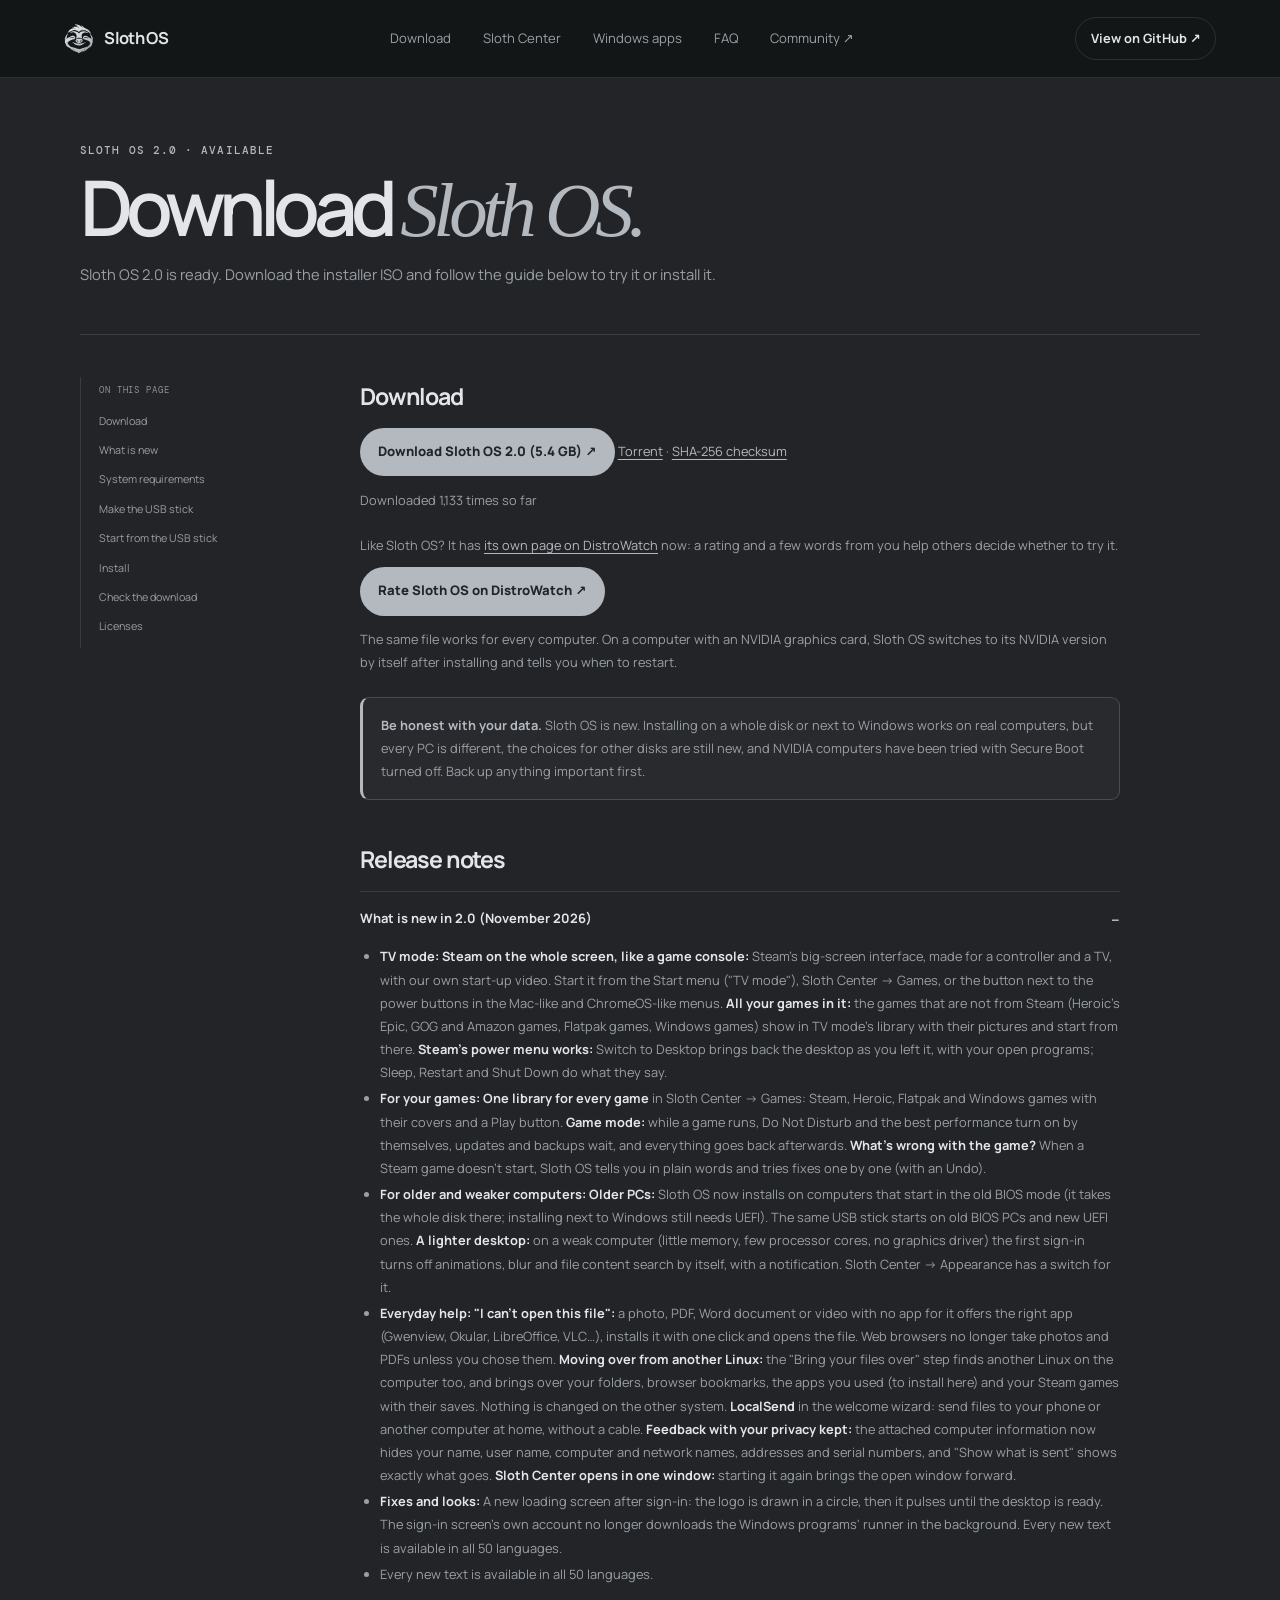
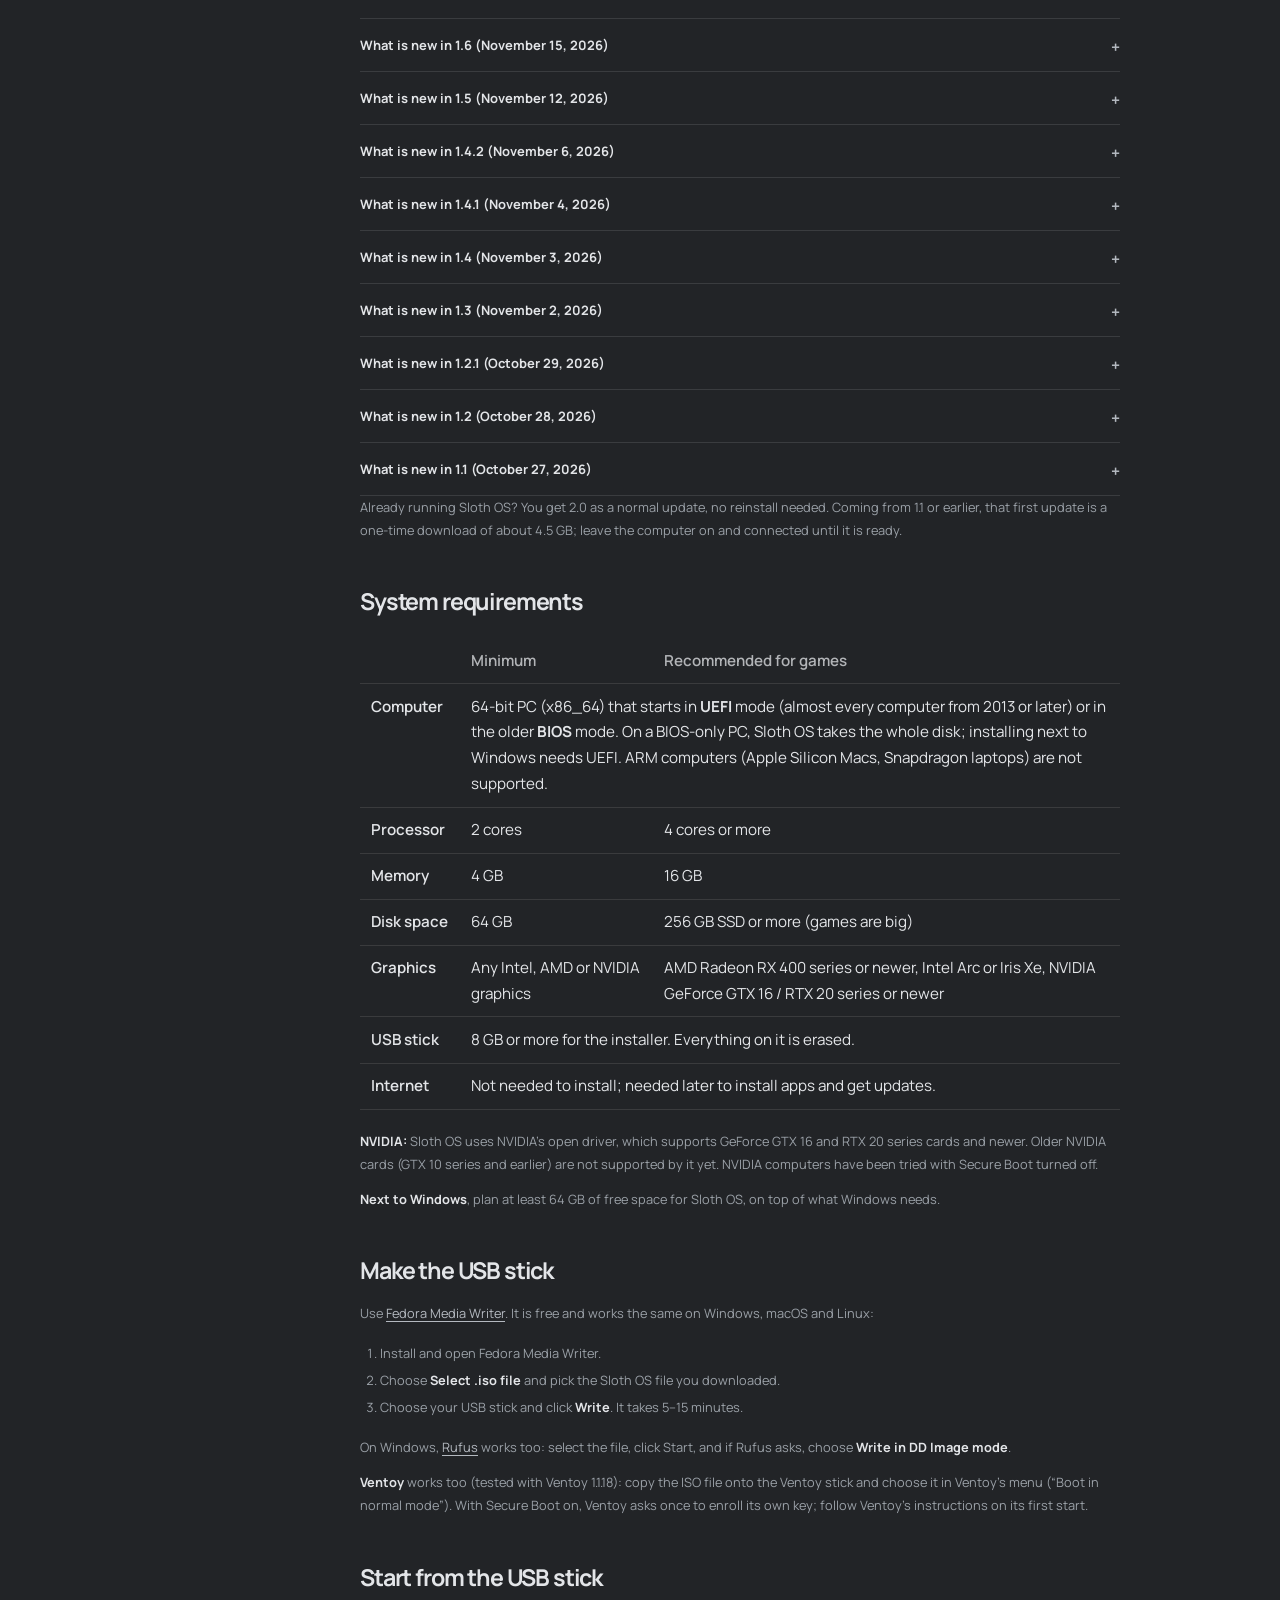
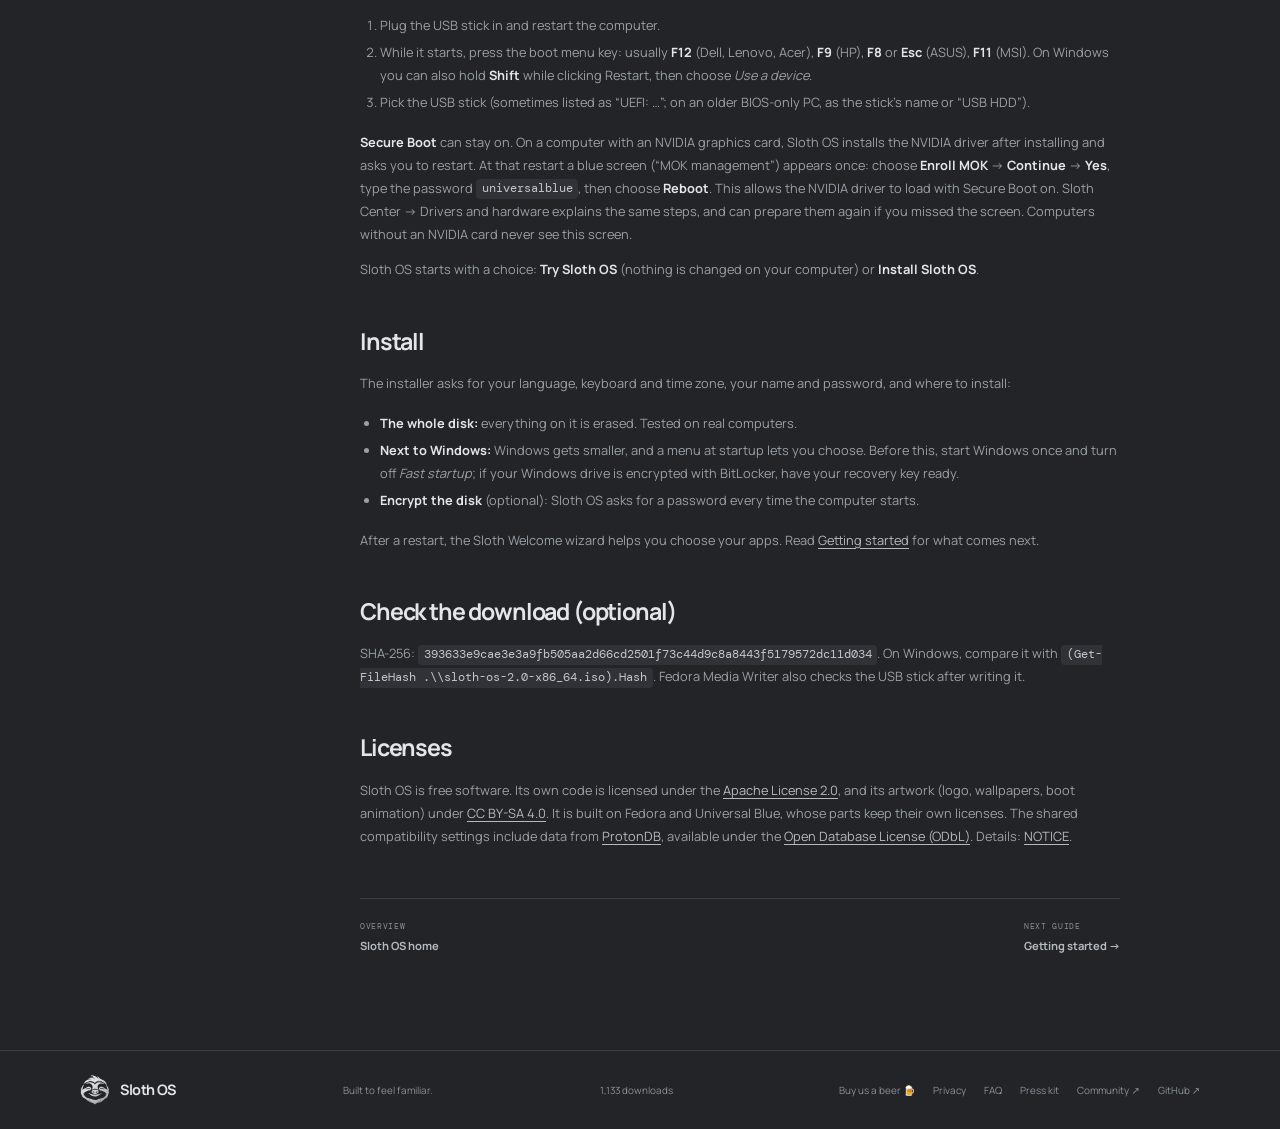
==== commit 7dfd5ca9: "DistroWatch: rate instead of recommend; download and visitor counters; privacy page for both sharing" ====
--- a/docs/download.html
+++ b/docs/download.html
@@ -5,8 +5,8 @@
 <div class="doc-layout section-wrap"><aside class="doc-sidebar"><small>ON THIS PAGE</small><a href="#download">Download</a><a href="#whats-new">What is new</a><a href="#requirements">System requirements</a><a href="#usb">Make the USB stick</a><a href="#boot">Start from the USB stick</a><a href="#install">Install</a><a href="#check">Check the download</a><a href="#licenses">Licenses</a></aside>
 <article class="doc-content">
 <h2 id="download">Download</h2>
-<p><a class="button button-primary" href="https://sourceforge.net/projects/sloth-os/files/2.0/sloth-os-2.0-x86_64.iso/download">Download Sloth OS 2.0 (5.4 GB) ↗</a> <a href="https://sourceforge.net/projects/sloth-os/files/2.0/sloth-os-2.0-x86_64.iso.torrent/download">Torrent</a> · <a href="https://sourceforge.net/projects/sloth-os/files/2.0/sloth-os-2.0-x86_64.iso.sha256/download">SHA-256 checksum</a></p>
-<p class="distrowatch-note"><span>Like Sloth OS? Help it get listed on DistroWatch: find Sloth OS in the waiting list and press <em>Recommend</em>.</span> <a class="button button-primary" href="https://distrowatch.com/dwres.php?resource=links#new" rel="noopener">Recommend Sloth OS on DistroWatch ↗</a></p>
+<p><a class="button button-primary" href="https://sourceforge.net/projects/sloth-os/files/2.0/sloth-os-2.0-x86_64.iso/download">Download Sloth OS 2.0 (5.4 GB) ↗</a> <a href="https://sourceforge.net/projects/sloth-os/files/2.0/sloth-os-2.0-x86_64.iso.torrent/download">Torrent</a> · <a href="https://sourceforge.net/projects/sloth-os/files/2.0/sloth-os-2.0-x86_64.iso.sha256/download">SHA-256 checksum</a></p><p class="download-count" data-downloads hidden></p>
+<p class="distrowatch-note"><span>Like Sloth OS? It has <a href="https://distrowatch.com/table.php?distribution=sloth" rel="noopener">its own page on DistroWatch</a> now: a rating and a few words from you help others decide whether to try it.</span> <a class="button button-primary" href="https://distrowatch.com/dwres.php?resource=ratings&amp;distro=sloth" rel="noopener">Rate Sloth OS on DistroWatch ↗</a></p>
 <p>The same file works for every computer. On a computer with an NVIDIA graphics card, Sloth OS switches to its NVIDIA version by itself after installing and tells you when to restart.</p>
 <div class="doc-callout"><p><strong>Be honest with your data.</strong> Sloth OS is new. Installing on a whole disk or next to Windows works on real computers, but every PC is different, the choices for other disks are still new, and NVIDIA computers have been tried with Secure Boot turned off. Back up anything important first.</p></div>
 <h2 id="whats-new">Release notes</h2><details open><summary>What is new in 2.0 (November 2026)</summary><ul><li><strong>TV mode:</strong> <strong>Steam on the whole screen, like a game console:</strong> Steam's big-screen interface, made for a controller and a TV, with our own start-up video. Start it from the Start menu ("TV mode"), Sloth Center → Games, or the button next to the power buttons in the Mac-like and ChromeOS-like menus. <strong>All your games in it:</strong> the games that are not from Steam (Heroic's Epic, GOG and Amazon games, Flatpak games, Windows games) show in TV mode's library with their pictures and start from there. <strong>Steam's power menu works:</strong> Switch to Desktop brings back the desktop as you left it, with your open programs; Sleep, Restart and Shut Down do what they say.</li><li><strong>For your games:</strong> <strong>One library for every game</strong> in Sloth Center → Games: Steam, Heroic, Flatpak and Windows games with their covers and a Play button. <strong>Game mode:</strong> while a game runs, Do Not Disturb and the best performance turn on by themselves, updates and backups wait, and everything goes back afterwards. <strong>What's wrong with the game?</strong> When a Steam game doesn't start, Sloth OS tells you in plain words and tries fixes one by one (with an Undo).</li><li><strong>For older and weaker computers:</strong> <strong>Older PCs:</strong> Sloth OS now installs on computers that start in the old BIOS mode (it takes the whole disk there; installing next to Windows still needs UEFI). The same USB stick starts on old BIOS PCs and new UEFI ones. <strong>A lighter desktop:</strong> on a weak computer (little memory, few processor cores, no graphics driver) the first sign-in turns off animations, blur and file content search by itself, with a notification. Sloth Center → Appearance has a switch for it.</li><li><strong>Everyday help:</strong> <strong>"I can't open this file":</strong> a photo, PDF, Word document or video with no app for it offers the right app (Gwenview, Okular, LibreOffice, VLC…), installs it with one click and opens the file. Web browsers no longer take photos and PDFs unless you chose them. <strong>Moving over from another Linux:</strong> the "Bring your files over" step finds another Linux on the computer too, and brings over your folders, browser bookmarks, the apps you used (to install here) and your Steam games with their saves. Nothing is changed on the other system. <strong>LocalSend</strong> in the welcome wizard: send files to your phone or another computer at home, without a cable. <strong>Feedback with your privacy kept:</strong> the attached computer information now hides your name, user name, computer and network names, addresses and serial numbers, and "Show what is sent" shows exactly what goes. <strong>Sloth Center opens in one window:</strong> starting it again brings the open window forward.</li><li><strong>Fixes and looks:</strong> A new loading screen after sign-in: the logo is drawn in a circle, then it pulses until the desktop is ready. The sign-in screen's own account no longer downloads the Windows programs' runner in the background. Every new text is available in all 50 languages.</li><li>Every new text is available in all 50 languages.</li></ul></details><details><summary>What is new in 1.6 (November 15, 2026)</summary><ul><li><strong>One settings app:</strong> <strong>Every setting in Sloth Center:</strong> KDE's settings pages (keyboard, mouse, fonts, windows, shortcuts, the login screen and the rest) open inside Sloth Center now. Anything that would have opened KDE's System Settings opens Sloth Center instead. <strong>The everyday settings first:</strong> the sidebar starts with Wi-Fi and network, Bluetooth, Display, Sound, Power and battery, Appearance and Updates, then groups with a small title: Apps and games, Accounts and family, System. <strong>More settings in the sidebar:</strong> a click turns the sidebar into a list of everything else, by topic, with a Back row at the top. A page opens on the right like any other. <strong>A search at the top:</strong> it finds Sloth Center's pages by their name and the texts on them, in your language, and every KDE settings page by its name and keywords. Ctrl+F jumps there.</li><li><strong>New pages:</strong> <strong>Wi-Fi:</strong> the networks around you, connect with a password, disconnect, forget a network, turn Wi-Fi on and off, and the wired connection. A wrong password is said on the page. VPN, a fixed address and company networks are a click away under More settings. <strong>Apps:</strong> every installed app in one list, with its size, a search, Open and Remove (and, if you like, its settings and saved data too). Get more apps opens the welcome wizard's app list. The old Programs page is called Windows programs now. <strong>System status</strong> now includes the system health check-up, and <strong>Help and feedback</strong> is one page, with the guide and the feedback form at its top. The sidebar is shorter for it.</li><li><strong>Fixes:</strong> <strong>Installer:</strong> on some computers the install could stop at 95% with "configure failed": the system partition was gone for a moment while the disk was being reread. The installer now waits for it. <strong>Parental controls:</strong> "Ask for more time" now really asks a parent: a password window opens, and the child gets a "You got more time" notice. The website filter also covers programs that are not apps from the app store (anything started from the terminal, too), and the sign-in check no longer adds a technical line to the sign-in screen. <strong>Dolphin</strong> no longer lists the system partition under Devices: it showed the system's internal folders, and its Properties added up the hourly backups as if each were a full copy (hundreds of gigabytes on a small disk). In a virtual machine on a newer AMD processor, System status no longer warns about a service that cannot run there (mcelog). Every new text is available in all 50 languages.</li><li>Every new text is available in all 50 languages.</li></ul></details><details><summary>What is new in 1.5 (November 12, 2026)</summary><ul><li><strong>Moving over from Windows:</strong> <strong>Your files and bookmarks:</strong> the welcome wizard (or Sloth Center → Disks → "Bring files over from Windows") copies your documents, pictures, music, videos and Saved Games, and puts your bookmarks straight into the browsers you installed (Firefox, Chrome, Edge, Brave, Vivaldi, Chromium and other Firefox-based ones), in a folder of their own. <strong>Your Steam games without downloading them again:</strong> the games already on the Windows drive are copied into the Steam library you choose, with their saves, and run with the Windows version. <strong>The programs you used on Windows:</strong> a list of them, each with what to install on Sloth OS instead (or that it runs as it is). <strong>A reminder about passwords:</strong> saved browser passwords cannot be copied safely, so the wizard says how to bring them over yourself.</li><li><strong>Sloth Center:</strong> <strong>BIOS and device firmware updates</strong> (Updates page): only signed updates from the official LVFS service, and only when you choose to install them. A laptop must be plugged in and charged to at least 30%. If the computer has a BitLocker-encrypted Windows, Sloth OS asks you to have its recovery key at hand first. <strong>Parental controls:</strong> child accounts with screen time (allowed hours and a daily limit, with warnings before the end, even over a full-screen game), the apps a child may start, adult websites blocked with safe search turned on, and Windows programs allowed or not per child. <strong>A guest account:</strong> a guest signs in without a password, and everything they leave behind is gone when they sign out. <strong>Accessibility:</strong> text and pointer size, high contrast, less motion, the magnifier, the screen reader and sticky keys. <strong>Power and battery:</strong> the battery's health, the power mode, when the screen turns off and the computer sleeps, and what the lid and the power button do. <strong>Printers and scanners:</strong> the printers and scanners Sloth OS found by itself, a test page, the default printer, the print queue, and scanning. <strong>Help from someone you know:</strong> from the Help page, a friend or relative can see your screen and help over the internet (with RustDesk), after a plain warning about "support call" scams. <strong>Game saves:</strong> Games → Game saves backs up every game's saves every hour, with a restore per game. <strong>Windows programs:</strong> Programs → "Show the last start's log" when a Windows program does not start.</li><li><strong>Smaller changes:</strong> <strong>Create New → Website shortcut…</strong> on the desktop and in the file manager. The buttons on Sloth OS's own notifications (the NVIDIA guide, the network notice) open Sloth Center again. Every new text is available in all 50 languages.</li><li>Every new text is available in all 50 languages.</li></ul></details><details><summary>What is new in 1.4.2 (November 6, 2026)</summary><ul><li><strong>The installer:</strong> <strong>The install no longer stops at 80% on some laptops.</strong> On some computers (an ASUS VivoBook, for example) the firmware refused to change its list of boot entries ("Cannot allocate memory"), and the install stopped at the very last step, every time. Now the installer makes the computer's "Sloth OS" boot entry itself and carries on if the firmware says no, and Sloth OS starts from the disk even without that entry.</li></ul></details><details><summary>What is new in 1.4.1 (November 4, 2026)</summary><ul><li><strong>Older NVIDIA graphics cards:</strong> <strong>No more black screen or flickering after signing in.</strong> The newest KDE Plasma (6.8) has a bug with the open driver's older way of driving the screen: the picture went black and only came back while the mouse moved. On these cards the driver now uses its newer way (atomic mode setting), which the Linux kernel itself is about to turn on for them, and the bug does not happen there. Other computers are not affected. <strong>Brave, Chrome, Spotify, Discord and other Chromium-based apps no longer crash</strong> on these cards: they draw without the graphics card, which these old cards could not speed up much anyway.</li><li><strong>Signing in automatically:</strong> <strong>On an encrypted disk, the password store opens by itself.</strong> With automatic sign-in, the password you type at startup to unlock the disk now also opens the store of saved passwords (Wi-Fi, network folders), so it no longer asks again. <strong>Without disk encryption it asks once after each start,</strong> as before: the saved passwords stay encrypted on the disk. The automatic sign-in switch in the welcome wizard and in Sloth Center → Account and security now says this.</li><li><strong>The desktop:</strong> <strong>Switch User</strong> in the macOS-like system menu (under the logo), between Lock Screen and Log Out. Mac-like desktops set up before get it by themselves at the next sign-in. <strong>Restart and Log out</strong> in the ChromeOS-like quick settings, next to Lock and Shut down.</li><li><strong>Installing next to Windows:</strong> <strong>"We couldn't check the Windows drive" is fixed.</strong> The installer's disk survey stopped when the desktop of the installer opened Windows' boot partition at the same moment. It now waits and goes on. <strong>A Windows drive encrypted with BitLocker</strong> (Windows 11 turns it on by itself on many computers) is now named as such, with what to do, instead of "couldn't check".</li><li>Every new text is available in all 50 languages.</li></ul></details><details><summary>What is new in 1.4 (November 3, 2026)</summary><p>Your desktop, your way: seven taskbar layouts, and a friendlier installer.</p><ul><li><strong>Seven taskbar layouts:</strong> new are <strong>Windows 7</strong> (the classic Start menu, task buttons with names), <strong>ChromeOS-like</strong> (a round launcher that opens the apps as a bubble, and quick settings in the corner: Wi-Fi, Bluetooth, do not disturb, airplane mode, power saver, volume, brightness) and <strong>Floating</strong>. The macOS-like layout gets a Launchpad and a system menu under the logo, the Ubuntu-like one Show Apps with a live picture of the desktop.</li><li><strong>Six new color schemes</strong> with real color: Ocean Blue, Forest Green, Sunset Orange, Grape Purple, Rose and Amber.</li><li><strong>The installer:</strong> choose the partitions yourself with KDE Partition Manager, a search field in the language, keyboard and time zone lists, a plain text on the encrypted disk's password prompt in your language, and a second install next to Windows replaces the earlier Sloth OS.</li><li><strong>Installing next to Windows again?</strong> Windows has to be fully shut down first: unplug the USB stick, start Windows to the desktop, hold <kbd>Shift</kbd> while you click Shut down, then start from the USB stick. If it still asks for a disk check, free at least 64 GB in Windows (Disk Management, right-click C:, Shrink Volume): the installer then uses that space and does not touch Windows at all.</li><li><strong>Smaller changes:</strong> Num Lock is on from the start, the screen locks after 15 minutes (adjustable), old NVIDIA cards stay on the open driver, going back to an older version sticks, Ralink Wi-Fi cards stay connected.</li></ul></details><details><summary>What is new in 1.3 (November 2, 2026)</summary><p>Folder sharing on the home network, made safe, and typing in Chinese, Japanese and Korean.</p><ul><li><strong>Folder sharing on the home network:</strong> share a folder from Sloth Center → Disks or Dolphin’s Share tab, with or without a password, read-only or with changes allowed, also from another disk. The computer shows up by its name in Windows’ Network window. At work, on a computer joined to a domain, a shared folder can be opened to Active Directory groups.</li><li><strong>Safer folder sharing (SMB):</strong> like in Windows, every network has a kind. At home the computer shows up and your shared folders open; on a private network (a workplace) they open, but the computer does not announce itself; on a public network (a café, a hotel) it stays hidden. A new network is asked about once, without a password, and over a cable each router counts as its own network. Sharing on a public network is possible after a clear warning.</li><li><strong>Every share needs the administrator password</strong>, also one made in Dolphin, even if you turned the other password prompts off, and other computers are asked for the password (before, Windows only said that access was denied). A switch in Sloth Center → Disks turns sharing off altogether. Stopping a share in Dolphin now closes it everywhere, and a folder shared without a password opens from your home folder too, while the guest sees only that folder.</li><li><strong>Typing and looks:</strong> Chinese, Japanese and Korean typing works. Your own highlight color (8 suggestions or any color), on the window title bars too if you like. The boot logo stays in the middle with two screens.</li><li><strong>Smaller changes:</strong> Sloth Center among the Start menu favorites, the Games page lists only games, a note that not every Windows program runs, the restart button shows that it is restarting, private feedback reports, and Tab goes to the second password field in the installer.</li><li>Every new text is available in all 50 languages.</li></ul></details><details><summary>What is new in 1.2.1 (October 29, 2026)</summary><p>Roblox, and browser logins for Windows programs.</p><ul><li><strong>Roblox:</strong> Sober in Sloth Welcome’s Games plays Roblox games through a community app made for Linux, and the official Roblox Studio installer is there too. “Will it run?” answers Roblox with Sober.</li><li><strong>Logging in through the browser works</strong> for Windows programs that send you to the browser and get the result back (Roblox Studio, launchers).</li><li>The Microsoft Edge WebView2 component some installers bring along is no longer mistaken for the installed program.</li><li>Every new text is available in all 50 languages.</li><li>Known rough edge: Roblox Studio’s maximize button does nothing; drag the window bigger instead.</li></ul></details><details><summary>What is new in 1.2 (October 28, 2026)</summary><p>Much smaller updates, and Sloth Center learned to help with games, network folders and problems.</p><ul><li><strong>Much smaller updates:</strong> an update downloads only the parts of the system that changed. On a real machine a typical update was about 300 MB instead of 2–4 GB, and the installer shrank from 7.0 GB to 5.2 GB. Coming from 1.1, the first update downloads the whole system once (about 4.5 GB); after that, updates are small.</li><li><strong>Help:</strong> the most common problems answered offline, in every language, each with a button to the page that fixes it.</li><li><strong>“Will it run?”</strong> on the Games page: about 20 000 games with how well they run, from other players’ reports, the anti-cheat and the source of every answer. When the makers block Linux, it says so and whom to ask.</li><li><strong>Move a Steam game to another drive</strong> without downloading it again.</li><li><strong>Network folders:</strong> a NAS or another computer’s shared folder in the file manager’s side panel, found by itself or typed as <code>\\NAS\Photos</code>. If a NAS shares nothing yet, it tells you which setting to turn on.</li><li><strong>Quiet hours</strong> for restart reminders, and <strong>the hour the automatic update downloads</strong>.</li><li><strong>Display and sound profiles:</strong> save “Desk”, “TV” or “Headset” and switch with one click.</li><li><strong>Settings to a file and back:</strong> the look, the profiles, the quiet hours and your apps, which Sloth Welcome installs again on a new computer.</li><li><strong>Clean up</strong> shows each item and its size first, and deletes only what you tick.</li><li><strong>Installer:</strong> it checks the computer on its first page (UEFI mode, memory, a laptop on battery), and its last steps say what is happening instead of standing at 80%.</li><li><strong>Windows programs:</strong> WinUI 3 / .NET MAUI programs, which do not run on Linux yet, are recognized and explained; from the USB stick, Windows programs start sooner and use less memory.</li><li>Every new text is in all 50 languages.</li></ul></details><details><summary>What is new in 1.1 (October 27, 2026)</summary><p>The biggest update since 1.0: Sloth Center learned most of what people look for in Windows' Settings, and Windows programs install and start more reliably.</p><ul><li><strong>Updates that finish:</strong> a system update could stop halfway; this is fixed and checked with a full 2.3 GB update on a real machine. The Updates page shows how big the update is and asks before downloading on a mobile or other metered connection.</li><li><strong>A guided tour:</strong> the first-run guide in Sloth Center lights up the pages it talks about, one step at a time.</li><li><strong>Appearance:</strong> change the taskbar layout and colors any time. New layout: <em>Ubuntu-like</em>, with a top bar and a floating dock.</li><li><strong>Displays, Sound and Bluetooth:</strong> switch a 144 Hz monitor to its full refresh rate with one button, turn on VRR and HDR, pick and test speakers and microphone, turn on Bluetooth and see your devices' battery.</li><li><strong>Wi-Fi check:</strong> finds the problem step by step in plain language, also a hotel network that wants a sign-in.</li><li><strong>Startup programs and app permissions:</strong> see what starts when you sign in, and which apps can use the camera, the microphone and your location.</li><li><strong>File backup:</strong> restore a file or find deleted ones in a few clicks, and check that the backup can really be read back.</li><li><strong>Installer:</strong> with more than one screen it asks which is the main one, and on other disks you can pick the Linux partitions one by one.</li><li><strong>Windows programs:</strong> double-click a disc image (.iso) to open it like a disc, installers that crash are tried again with a fix, and an installer that opens its program at the end no longer keeps you waiting.</li><li>The FPS display while playing also shows temperatures and memory, and every new text is in all 50 languages.</li></ul></details><p>Already running Sloth OS? You get 2.0 as a normal update, no reinstall needed. Coming from 1.1 or earlier, that first update is a one-time download of about 4.5 GB; leave the computer on and connected until it is ready.</p>
--- a/docs/site.css
+++ b/docs/site.css
@@ -261,3 +261,6 @@
 @media(max-width:600px){.new-grid,.req-grid,.quick-facts-4{grid-template-columns:1fr}.new-wide{grid-column:auto}.release-pill{font-size:.68rem}.layout-show{padding:8px}.tour{padding:10px}.tour-tabs{flex-wrap:nowrap;overflow-x:auto;scrollbar-width:none}.tour-tabs button{white-space:nowrap}.release-card .button-quiet{margin:.6rem 0 0}.layout-show figcaption{justify-content:flex-start}}
 @media(prefers-reduced-motion:reduce){.js-ready .reveal{opacity:1;transform:none}.layout-screen img{transition:none}}
 .main-nav a{white-space:nowrap}
+.site-stats{color:#8b9199;white-space:nowrap}
+.download-count{margin:.8rem 0 0;color:#8b9199;font-size:.78rem}
+@media(max-width:600px){.site-stats{order:4;width:100%}}
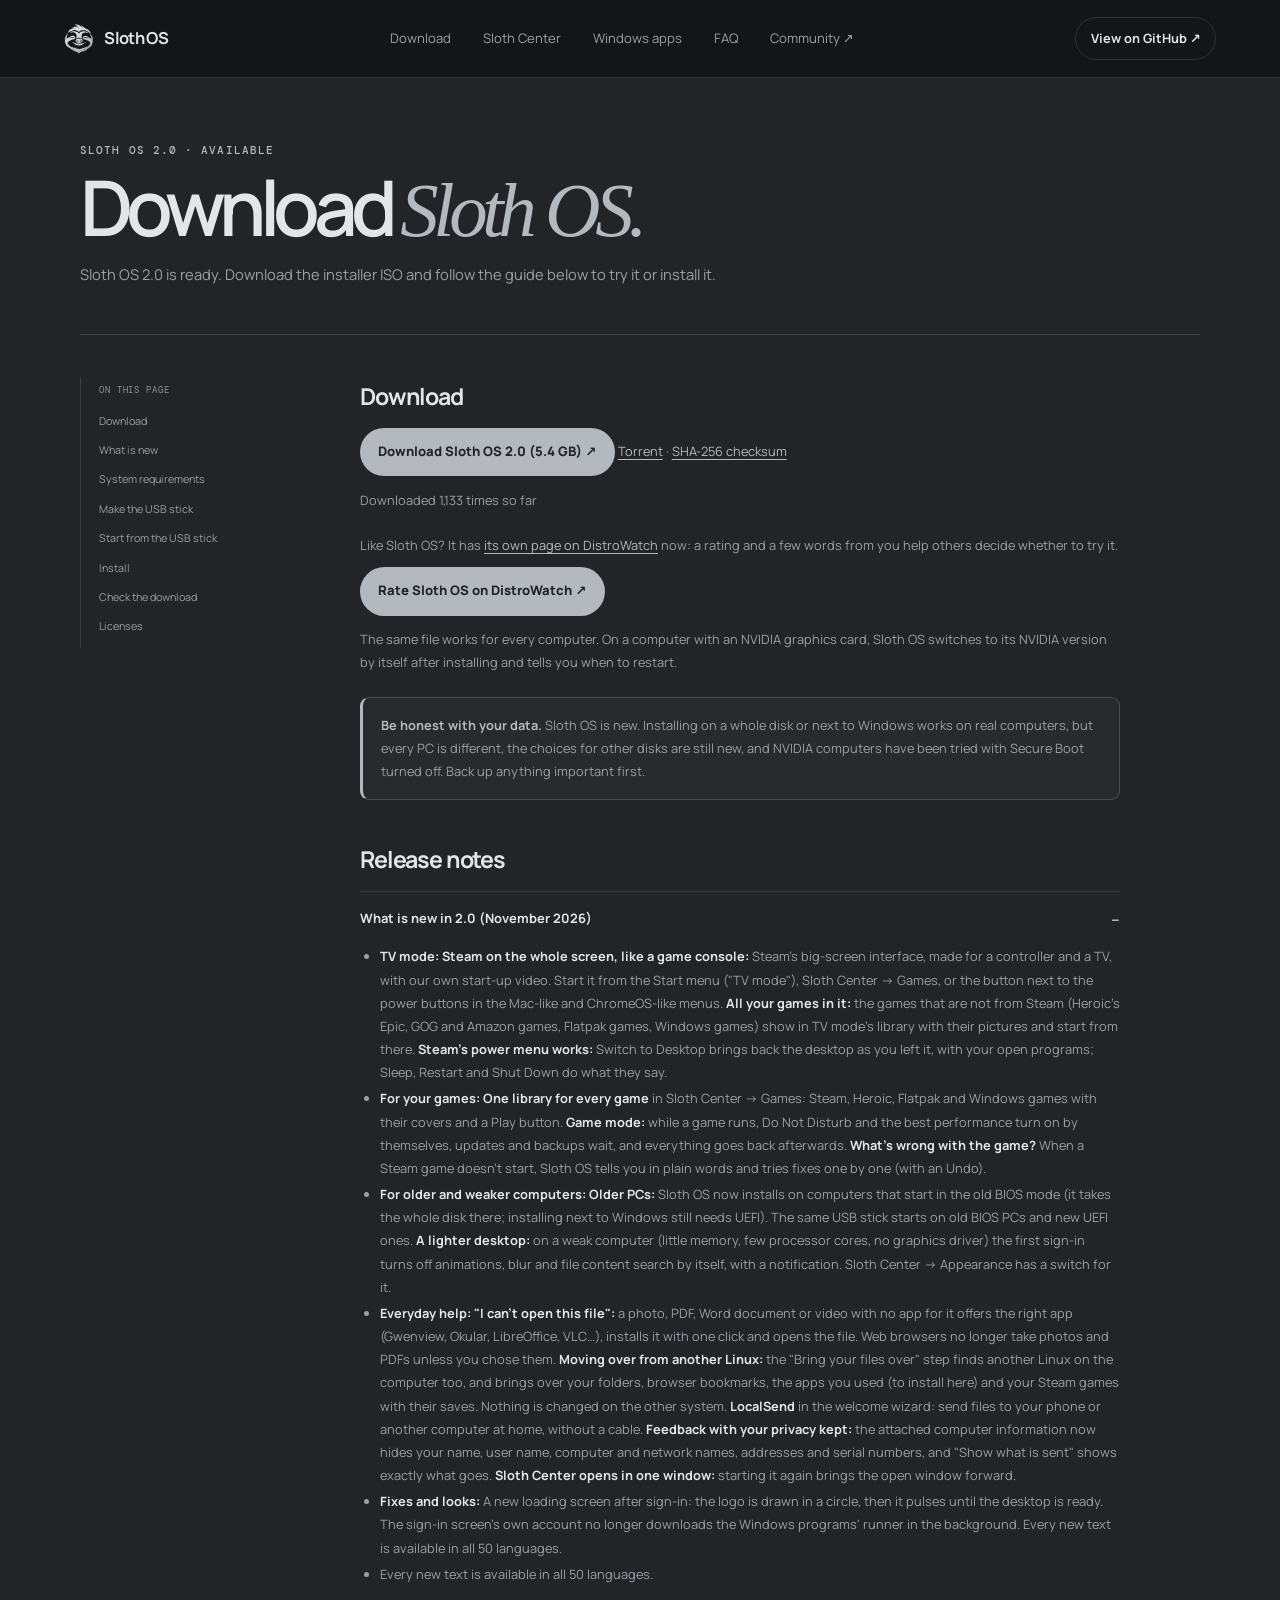
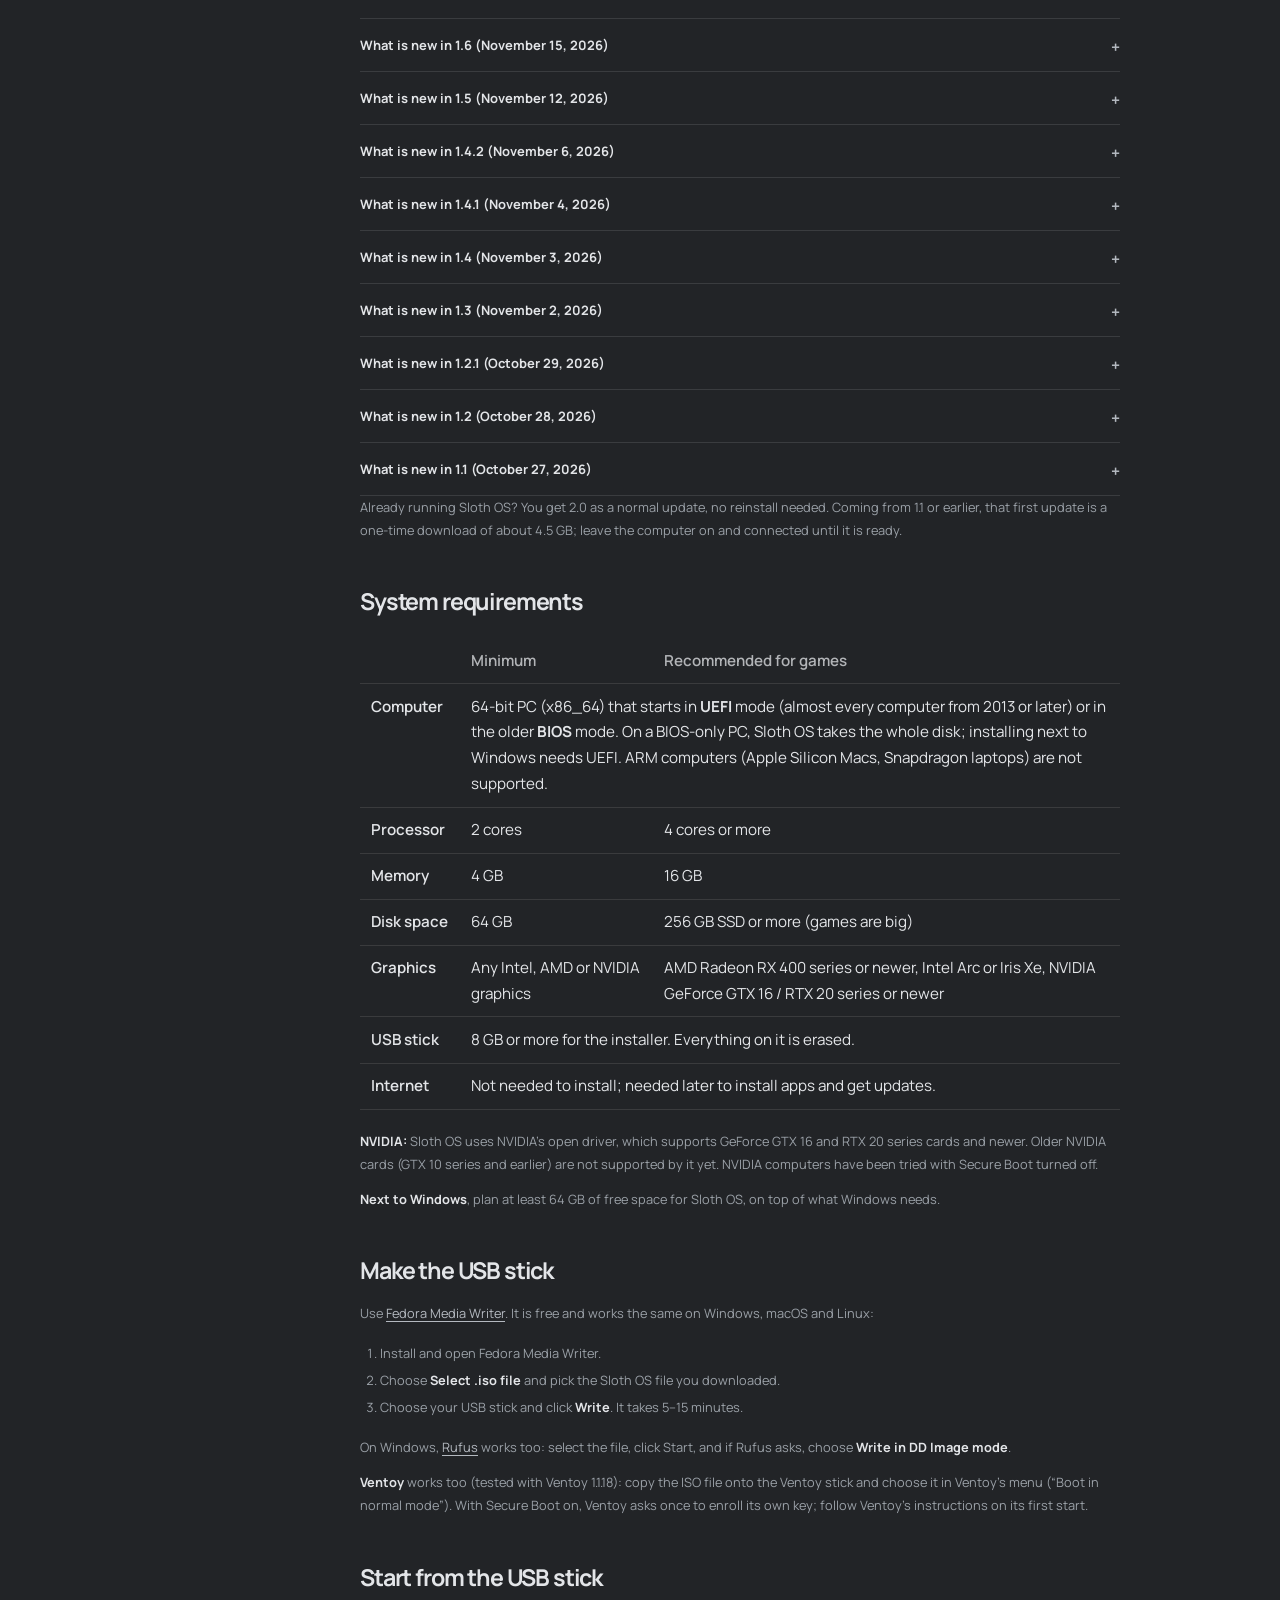
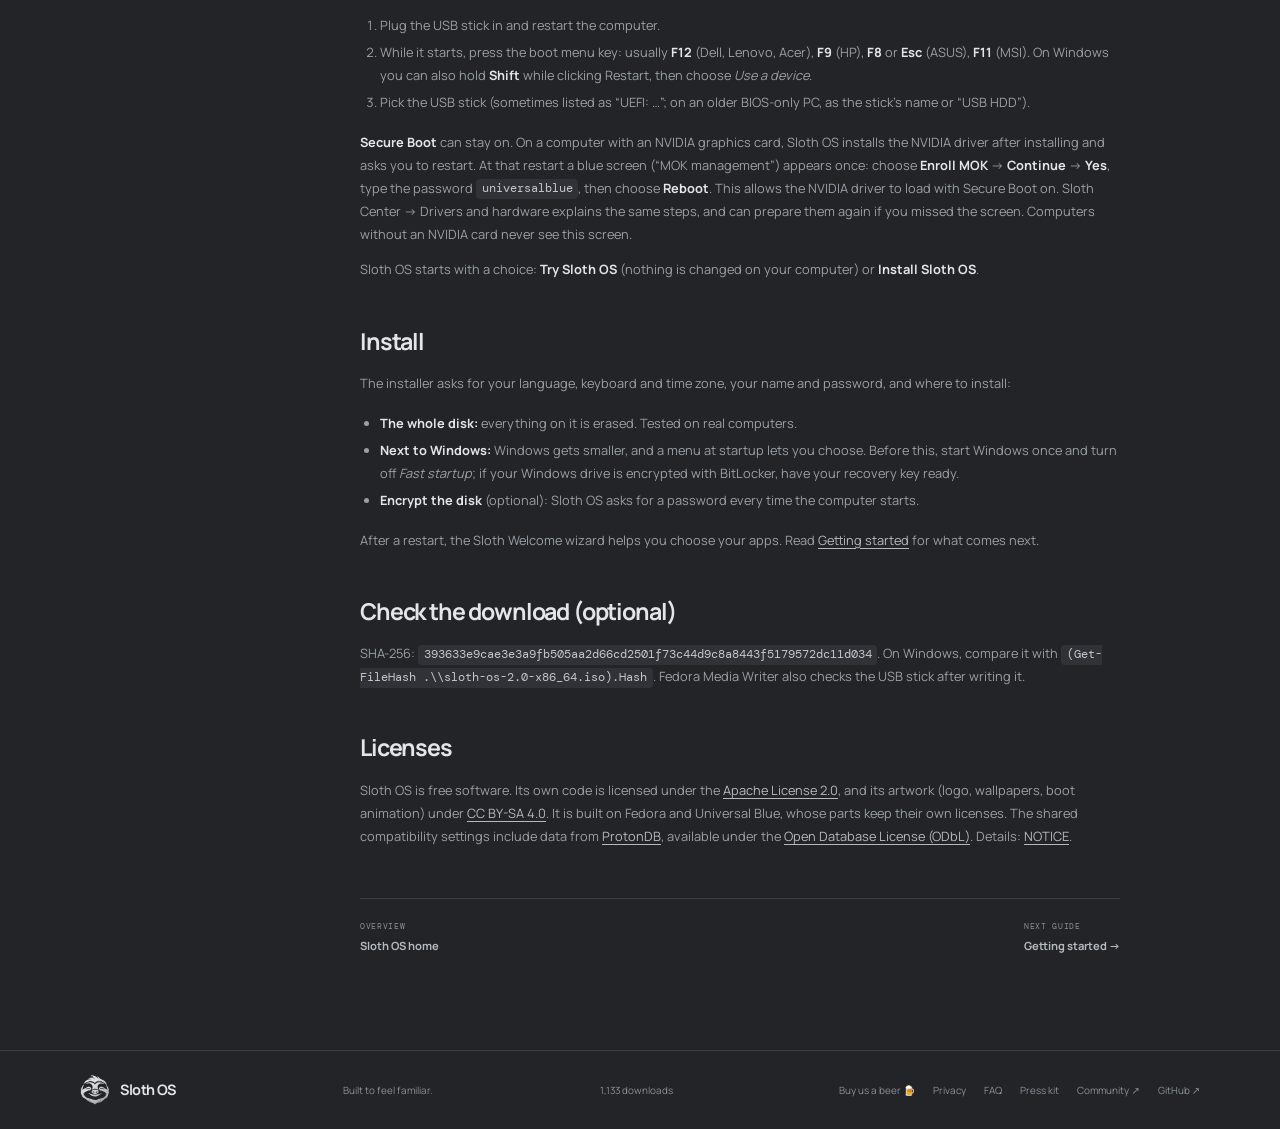
==== commit 0ee65533: "Home page: a Sloth Center window tour, "Will my game run?" search, moving light and finer motion - T" ====
--- a/docs/download.html
+++ b/docs/download.html
@@ -1,11 +1,11 @@
 <!doctype html>
-<html lang="en"><head><meta charset="utf-8"><meta name="viewport" content="width=device-width,initial-scale=1"><meta name="theme-color" content="#222427"><title>Download — Sloth OS</title><style>.req-table{width:100%;border-collapse:collapse;margin:1rem 0 1.25rem;font-size:.95rem}.req-table th,.req-table td{text-align:left;vertical-align:top;padding:.6rem .7rem;border-bottom:1px solid rgba(127,127,127,.25)}.req-table thead th{font-weight:600;opacity:.75}.req-table tbody th{white-space:nowrap;font-weight:600}@media (max-width:640px){.req-table{font-size:.88rem}.req-table th,.req-table td{padding:.5rem .4rem}.req-table tbody th{white-space:normal}}</style><link rel="icon" href="./favicon.svg?v=sloth-black-icon-20261016" type="image/svg+xml"><link rel="stylesheet" href="./site.css?v=sloth-release-20261021"><script src="./site.js?v=dw2-20261110" defer></script></head>
+<html lang="en"><head><meta charset="utf-8"><meta name="viewport" content="width=device-width,initial-scale=1"><meta name="theme-color" content="#222427"><title>Download — Sloth OS</title><style>.req-table{width:100%;border-collapse:collapse;margin:1rem 0 1.25rem;font-size:.95rem}.req-table th,.req-table td{text-align:left;vertical-align:top;padding:.6rem .7rem;border-bottom:1px solid rgba(127,127,127,.25)}.req-table thead th{font-weight:600;opacity:.75}.req-table tbody th{white-space:nowrap;font-weight:600}@media (max-width:640px){.req-table{font-size:.88rem}.req-table th,.req-table td{padding:.5rem .4rem}.req-table tbody th{white-space:normal}}</style><link rel="icon" href="./favicon.svg?v=sloth-black-icon-20261016" type="image/svg+xml"><link rel="stylesheet" href="./site.css?v=sloth-20-20261125"><script src="./site.js?v=sloth-20-20261125" defer></script></head>
 <body><a class="skip-link" href="#main">Skip to content</a><header class="site-header"><a class="brand" href="./index.html"><img class="brand-logo" src="./assets/sloth-logo.svg" alt=""><span>Sloth OS</span></a><nav class="main-nav" aria-label="Main navigation"><a href="./download.html">Download</a><a href="./index.html#sloth-center">Sloth Center</a><a href="./windows-apps.html">Windows apps</a><a href="./faq.html">FAQ</a><a href="https://github.com/Sloth-OS-Linux/sloth-os/discussions">Community ↗</a></nav><a class="nav-cta" href="https://github.com/Sloth-OS-Linux/sloth-os">View on GitHub ↗</a></header>
 <main id="main"><section class="doc-hero section-wrap"><p class="eyebrow">Sloth OS 2.0 · available</p><h1>Download <span>Sloth OS.</span></h1><p>Sloth OS 2.0 is ready. Download the installer ISO and follow the guide below to try it or install it.</p></section>
 <div class="doc-layout section-wrap"><aside class="doc-sidebar"><small>ON THIS PAGE</small><a href="#download">Download</a><a href="#whats-new">What is new</a><a href="#requirements">System requirements</a><a href="#usb">Make the USB stick</a><a href="#boot">Start from the USB stick</a><a href="#install">Install</a><a href="#check">Check the download</a><a href="#licenses">Licenses</a></aside>
 <article class="doc-content">
 <h2 id="download">Download</h2>
-<p><a class="button button-primary" href="https://sourceforge.net/projects/sloth-os/files/2.0/sloth-os-2.0-x86_64.iso/download">Download Sloth OS 2.0 (5.4 GB) ↗</a> <a href="https://sourceforge.net/projects/sloth-os/files/2.0/sloth-os-2.0-x86_64.iso.torrent/download">Torrent</a> · <a href="https://sourceforge.net/projects/sloth-os/files/2.0/sloth-os-2.0-x86_64.iso.sha256/download">SHA-256 checksum</a></p><p class="download-count" data-downloads hidden></p>
+<p><a class="button button-primary" href="https://sourceforge.net/projects/sloth-os/files/2.0/sloth-os-2.0-x86_64.iso/download">Download Sloth OS 2.0 (5.4 GB) ↗</a> <a href="https://sourceforge.net/projects/sloth-os/files/2.0/sloth-os-2.0-x86_64.iso.torrent/download">Torrent</a> · <a href="https://sourceforge.net/projects/sloth-os/files/2.0/sloth-os-2.0-x86_64.iso.sha256/download">SHA-256 checksum</a></p><p class="download-count" data-downloads hidden></p><div class="tally-spot tally-left" data-visitors hidden></div>
 <p class="distrowatch-note"><span>Like Sloth OS? It has <a href="https://distrowatch.com/table.php?distribution=sloth" rel="noopener">its own page on DistroWatch</a> now: a rating and a few words from you help others decide whether to try it.</span> <a class="button button-primary" href="https://distrowatch.com/dwres.php?resource=ratings&amp;distro=sloth" rel="noopener">Rate Sloth OS on DistroWatch ↗</a></p>
 <p>The same file works for every computer. On a computer with an NVIDIA graphics card, Sloth OS switches to its NVIDIA version by itself after installing and tells you when to restart.</p>
 <div class="doc-callout"><p><strong>Be honest with your data.</strong> Sloth OS is new. Installing on a whole disk or next to Windows works on real computers, but every PC is different, the choices for other disks are still new, and NVIDIA computers have been tried with Secure Boot turned off. Back up anything important first.</p></div>
--- a/docs/site.css
+++ b/docs/site.css
@@ -264,3 +264,209 @@
 .site-stats{color:#8b9199;white-space:nowrap}
 .download-count{margin:.8rem 0 0;color:#8b9199;font-size:.78rem}
 @media(max-width:600px){.site-stats{order:4;width:100%}}
+.tally-spot{margin-top:1.6rem;text-align:center}.tally-spot.tally-left{text-align:left;margin-top:1rem}
+.tally{display:inline-block;position:relative;padding-top:38px;cursor:pointer;user-select:none;-webkit-tap-highlight-color:transparent}
+.tally-ring,.tally-plunger,.tally-body,.tally-knob,.tally-screw,.tally-wheel{display:block}
+.tally:focus-visible{outline:2px solid #e3e5e8;outline-offset:6px;border-radius:12px}
+.tally-ring{position:absolute;top:2px;right:30px;width:54px;height:40px;border:5px solid #c9cdd3;border-bottom:0;border-radius:28px 28px 0 0;box-shadow:inset 0 2px 1px rgba(255,255,255,.6)}
+.tally-ring:after{content:"";position:absolute;right:-12px;top:-6px;width:16px;height:16px;border-radius:5px;background:#1b1c1e;transform:rotate(35deg)}
+.tally-plunger{position:absolute;top:8px;left:36px;width:44px;height:36px;transform-origin:50% 100%;transition:transform .09s ease-in}
+.tally-plunger:before{content:"";position:absolute;left:17px;top:12px;width:10px;height:26px;background:linear-gradient(90deg,#8d939b,#eef1f4 45%,#9aa0a8)}
+.tally-plunger:after{content:"";position:absolute;left:0;top:0;width:44px;height:18px;border-radius:50%;background:radial-gradient(ellipse at 40% 35%,#ffffff 0%,#d9dde2 45%,#8e949c 100%);box-shadow:0 3px 4px rgba(0,0,0,.35)}
+.tally.is-pressed .tally-plunger{transform:translateY(7px) scaleY(.92)}
+.tally-body{position:relative;width:176px;height:118px;border-radius:30px 30px 40px 40px;background:linear-gradient(135deg,#fbfcfd 0%,#c3c8ce 30%,#f2f4f6 52%,#9aa0a8 78%,#d7dbe0 100%);box-shadow:inset 0 3px 3px rgba(255,255,255,.9),inset 0 -8px 14px rgba(0,0,0,.35),0 16px 30px rgba(0,0,0,.5)}
+.tally-window{position:absolute;left:14px;top:26px;display:flex;gap:4px;padding:7px 8px;border-radius:9px;background:#0d0e10;border:3px solid #050506;box-shadow:inset 0 3px 6px rgba(0,0,0,.9),0 2px 0 rgba(255,255,255,.5)}
+.tally-wheel{position:relative;width:20px;height:34px;overflow:hidden;border-radius:7px;background:linear-gradient(#9ea3a9,#ffffff 30%,#ffffff 70%,#9ea3a9)}
+.tally-wheel:after{content:"";position:absolute;inset:0;border-radius:7px;box-shadow:inset 0 5px 6px -3px rgba(0,0,0,.55),inset 0 -5px 6px -3px rgba(0,0,0,.55)}
+.tally-strip{display:block;transition:transform 1.5s cubic-bezier(.2,.75,.25,1)}
+.tally .tally-digit{display:block;height:34px;margin:0;padding:0;border:0;line-height:34px;text-align:center;font:700 22px/34px "Courier New",ui-monospace,monospace;color:#141518}
+.tally-knob{position:absolute;right:-12px;top:44px;width:34px;height:34px;border-radius:50%;background:repeating-conic-gradient(#1a1b1d 0 10deg,#3a3c40 10deg 20deg);box-shadow:inset 0 0 0 7px rgba(0,0,0,.25),0 3px 6px rgba(0,0,0,.45)}
+.tally-knob:after{content:"";position:absolute;left:12px;top:12px;width:10px;height:10px;border-radius:50%;background:#0c0d0e}
+.tally-screw{position:absolute;width:11px;height:11px;border-radius:50%;background:radial-gradient(circle at 35% 35%,#fff,#9aa0a8);box-shadow:0 1px 1px rgba(0,0,0,.4)}
+.tally-screw:before,.tally-screw:after{content:"";position:absolute;left:5px;top:1px;width:1px;height:9px;background:#5d6168;transform:rotate(45deg)}
+.tally-screw:after{transform:rotate(-45deg)}
+.tally-screw.s1{right:22px;top:12px}.tally-screw.s2{right:30px;bottom:12px}
+.tally-caption{margin:.7rem 0 0;color:#9aa0a7;font-size:.78rem}
+.tally.is-shaking .tally-body{animation:tally-shake .35s ease-in-out}
+@keyframes tally-shake{0%,100%{transform:none}30%{transform:rotate(-2deg)}70%{transform:rotate(1.5deg)}}
+@media(prefers-reduced-motion:reduce){.tally-strip{transition:none}.tally-plunger{transition:none}.tally.is-shaking .tally-body{animation:none}}
+
+/* ---- Look and feel, 2026-11-25: moving light, the Sloth Center window, "Will it run?" on the website ---- */
+@property --spot{syntax:"<number>";inherits:true;initial-value:0}
+@property --gc-p{syntax:"<number>";inherits:true;initial-value:0}
+body{overflow-x:clip}
+.sr-only{position:absolute;width:1px;height:1px;margin:-1px;padding:0;overflow:hidden;clip:rect(0 0 0 0);white-space:nowrap;border:0}
+
+/* the header: darker and lower once the page moves, with a reading line along its bottom; the section in view is lit */
+.site-header{transition:height .3s ease,background .3s ease,box-shadow .3s ease}
+.site-header.is-scrolled{height:64px;background:rgba(22,23,25,.92);box-shadow:0 10px 30px rgba(0,0,0,.28)}
+@media(max-width:600px){.site-header.is-scrolled{height:auto}}
+.scroll-progress{position:absolute;left:0;right:0;bottom:-1px;height:2px;background:linear-gradient(90deg,#8fb0cf,#e3e5e8);transform:scaleX(0);transform-origin:0 50%;pointer-events:none}
+.main-nav a{position:relative}
+.main-nav a:after{content:"";position:absolute;left:0;right:0;bottom:-6px;height:2px;border-radius:2px;background:var(--mint);transform:scaleX(0);transition:transform .3s cubic-bezier(.2,.7,.2,1)}
+.main-nav a.is-current{color:var(--ink)}
+.main-nav a.is-current:after{transform:scaleX(1)}
+
+/* the hero: a slow light behind it, a fine dot grid, the words arriving one line after the other */
+.hero-20{position:relative;isolation:isolate}
+.hero-20:before{content:"";position:absolute;z-index:-1;inset:-90px -4% -40px;background:radial-gradient(38% 46% at 72% 42%,rgba(143,176,207,.2),transparent 70%),radial-gradient(30% 40% at 18% 30%,rgba(207,211,216,.11),transparent 70%);filter:blur(10px);animation:aura 16s ease-in-out infinite alternate}
+.hero-20:after{content:"";position:absolute;z-index:-1;inset:-90px -4% 0;background-image:radial-gradient(rgba(227,229,232,.12) 1px,transparent 1.2px);background-size:26px 26px;-webkit-mask-image:radial-gradient(60% 60% at 60% 45%,#000,transparent 75%);mask-image:radial-gradient(60% 60% at 60% 45%,#000,transparent 75%);pointer-events:none}
+@keyframes aura{0%{transform:translate3d(0,0,0) scale(1)}50%{transform:translate3d(-3%,2%,0) scale(1.06)}100%{transform:translate3d(2%,-2%,0) scale(.97)}}
+.hero-copy>*{animation:rise .9s cubic-bezier(.2,.7,.2,1) backwards}
+.hero-copy>:nth-child(2){animation-delay:.08s}.hero-copy>:nth-child(3){animation-delay:.16s}.hero-copy>:nth-child(4){animation-delay:.24s}.hero-copy>:nth-child(5){animation-delay:.32s}
+.layout-show{position:relative;animation:rise-in 1.1s .2s cubic-bezier(.2,.7,.2,1) backwards;transition:transform .6s cubic-bezier(.2,.7,.2,1);will-change:transform}
+.layout-show:after{content:"";position:absolute;inset:0;border-radius:inherit;pointer-events:none;background:radial-gradient(45% 45% at var(--gx,50%) var(--gy,0%),rgba(255,255,255,.09),transparent 70%);opacity:0;transition:opacity .4s ease}
+.layout-show:hover:after{opacity:1}
+@keyframes rise{from{opacity:0;transform:translateY(22px)}}
+@keyframes rise-in{from{opacity:0;transform:perspective(1200px) translateY(30px) rotateX(8deg)}}
+
+/* the primary buttons: a sheen passing over them */
+.button-primary{background-image:linear-gradient(110deg,transparent 38%,rgba(255,255,255,.6) 50%,transparent 62%);background-size:260% 100%;background-position:130% 0;background-repeat:no-repeat;transition:transform .2s ease,background-color .2s ease,background-position .8s ease,box-shadow .2s ease}
+.button-primary:hover{background-image:linear-gradient(110deg,transparent 38%,rgba(255,255,255,.6) 50%,transparent 62%);background-position:-30% 0;box-shadow:0 12px 32px rgba(180,185,192,.25)}
+
+/* cards: a light that follows the pointer, inside and along the edge (only with a mouse) */
+.spot{--mx:-999px;--my:-999px;transition:--spot .35s ease,border-color .2s ease,transform .2s ease}
+.spot:hover{--spot:1}
+.spot:before{content:"";position:absolute;inset:0;border-radius:inherit;padding:1px;pointer-events:none;background:radial-gradient(260px circle at var(--mx) var(--my),rgba(227,229,232,calc(.55 * var(--spot))),transparent 65%);-webkit-mask:linear-gradient(#000 0 0) content-box,linear-gradient(#000 0 0);-webkit-mask-composite:xor;mask:linear-gradient(#000 0 0) content-box exclude,linear-gradient(#000 0 0)}
+.feature-card.spot,.new-card.spot{background-image:radial-gradient(420px circle at var(--mx) var(--my),rgba(227,229,232,calc(.06 * var(--spot))),transparent 45%),linear-gradient(145deg,rgba(235,241,229,.045),rgba(235,241,229,.01))}
+.req-card.spot,.guide-card.spot{background-image:radial-gradient(360px circle at var(--mx) var(--my),rgba(227,229,232,calc(.06 * var(--spot))),transparent 50%)}
+.req-card,.guide-card{position:relative}
+.feature-symbol,.new-icon{transition:transform .35s cubic-bezier(.3,1.5,.5,1)}
+.feature-card:hover .feature-symbol,.new-card:hover .new-icon{transform:translateY(-3px) scale(1.08)}
+.new-card,.feature-card,.req-card{transition:transform .25s ease,border-color .25s ease,--spot .35s ease}
+.new-card:hover,.feature-card:hover,.req-card:hover{transform:translateY(-3px)}
+
+/* the Windows programs steps tick one after the other */
+.js-ready .flow-card .flow-check{opacity:0;transform:scale(.3);transition:opacity .3s ease,transform .5s cubic-bezier(.3,1.7,.5,1)}
+.js-ready .flow-card .flow-icon{transition:box-shadow .5s ease,color .5s ease}
+.js-ready .flow-card.is-visible .flow-check{opacity:1;transform:none}
+.js-ready .flow-card.is-visible .flow-row:nth-child(1) .flow-check{transition-delay:.5s}
+.js-ready .flow-card.is-visible .flow-row:nth-child(3) .flow-check{transition-delay:1.2s}
+.js-ready .flow-card.is-visible .flow-row:nth-child(5) .flow-check{transition-delay:1.9s}
+.flow-line{background:linear-gradient(90deg,var(--mint),rgba(180,185,192,.25)) 0 0/0% 100% no-repeat,var(--line);transition:background-size .7s ease}
+.js-ready .flow-card.is-visible .flow-line{background-size:100% 100%}
+.js-ready .flow-card.is-visible .flow-line:nth-child(2){transition-delay:.7s}
+.js-ready .flow-card.is-visible .flow-line:nth-child(4){transition-delay:1.4s}
+html:not(.js-ready) .flow-line{background-size:100% 100%}
+
+/* ---- the Sloth Center tour: the pages on the left (the open one fills up, then the next comes), a window on the right */
+.tour{display:grid;grid-template-columns:minmax(230px,.78fr) 1.9fr;gap:34px;align-items:center;border:0;background:none;padding:0;margin-bottom:22px}
+.tour-list{display:flex;flex-direction:column;gap:6px}
+.tour-list button{position:relative;display:grid;grid-template-columns:42px 1fr;align-items:center;gap:14px;width:100%;padding:12px 14px;border:1px solid transparent;border-radius:14px;background:transparent;color:var(--muted);text-align:left;cursor:pointer;overflow:hidden;transition:background .3s ease,border-color .3s ease,color .3s ease}
+.tour-list button:hover{color:var(--ink);background:rgba(227,229,232,.035)}
+.tour-list button[aria-selected="true"]{color:var(--ink);border-color:var(--line);background:linear-gradient(135deg,rgba(227,229,232,.07),rgba(227,229,232,.02))}
+.tour-ico{display:grid;place-items:center;width:42px;height:42px;border-radius:12px;border:1px solid var(--line);background:rgba(227,229,232,.03);transition:all .3s ease}
+.tour-ico svg{width:21px;height:21px;fill:none;stroke:currentColor;stroke-width:1.7;stroke-linecap:round;stroke-linejoin:round}
+.tour-list button[aria-selected="true"] .tour-ico{color:#1c1e21;border-color:transparent;background:rgb(var(--glow,180,185,192));box-shadow:0 8px 24px rgba(var(--glow,180,185,192),.3)}
+.tour-name{font-size:.95rem;font-weight:700;letter-spacing:-.02em;line-height:1.3}
+.tour-name small{display:block;margin-top:2px;color:var(--soft);font-size:.72rem;font-weight:500;letter-spacing:0}
+.tour-bar{position:absolute;left:14px;right:14px;bottom:0;height:2px;border-radius:2px;overflow:hidden;background:transparent}
+.tour-bar i{display:block;height:100%;width:100%;background:rgb(var(--glow,180,185,192));transform:scaleX(0);transform-origin:0 50%}
+.tour-list button[aria-selected="true"] .tour-bar i{animation:tour-fill 7s linear forwards;animation-play-state:paused}
+.tour.is-playing .tour-list button[aria-selected="true"] .tour-bar i{animation-play-state:running}
+.tour.is-manual .tour-bar{display:none}
+@keyframes tour-fill{to{transform:scaleX(1)}}
+.tour-stage{position:relative;min-width:0}
+.tour-glow{position:absolute;z-index:-1;left:8%;right:8%;top:12%;height:70%;border-radius:50%;background-color:rgb(var(--glow,143,176,207));opacity:.16;filter:blur(70px);transition:background-color .9s ease;pointer-events:none}
+.tour-titlebar{display:flex;align-items:center;gap:9px;height:40px;padding:0 10px 0 14px;border:1px solid rgba(227,229,232,.16);border-bottom:0;border-radius:14px 14px 0 0;background:linear-gradient(#34363b,#2d2f33);font-size:.74rem;color:var(--muted)}
+.tour-titlebar img{width:18px;height:18px}
+.tour-titlebar span:first-of-type{color:var(--ink);font-weight:700}
+.tour-titlebar b{font-weight:500}
+.tour-titlebar b:before{content:"›";margin:0 .5rem 0 .1rem;color:var(--soft)}
+.tour-controls{display:flex;gap:6px;margin-left:auto}
+.tour-controls i{width:12px;height:12px;border-radius:50%;background:rgba(227,229,232,.16)}
+.tour-controls i:last-child{background:rgba(239,107,107,.75)}
+.tour-panels{display:grid}
+.tour-panel{grid-area:1/1;margin:0;display:block}
+.js-ready .tour-panel{opacity:0;visibility:hidden;transform:scale(.985);transition:opacity .55s ease,transform .7s cubic-bezier(.2,.7,.2,1),visibility 0s .55s}
+.js-ready .tour-panel.is-active{opacity:1;visibility:visible;transform:none;transition:opacity .55s ease,transform .7s cubic-bezier(.2,.7,.2,1),visibility 0s}
+.tour-shot{border-radius:0 0 14px 14px;border:1px solid rgba(227,229,232,.16);border-top:0;box-shadow:0 30px 80px rgba(0,0,0,.45)}
+.tour-panel figcaption{margin-top:18px;padding:0 4px;color:#9aa0a7;font-size:.86rem;line-height:1.75;max-width:640px}
+html:not(.js-ready) .tour-list,html:not(.js-ready) .tour-titlebar{display:none}
+html:not(.js-ready) .tour{display:block}
+html:not(.js-ready) .tour-panels{gap:30px}
+html:not(.js-ready) .tour-panel{grid-area:auto}
+html:not(.js-ready) .tour-shot{border-radius:14px;border-top:1px solid rgba(227,229,232,.16)}
+@media(max-width:980px){
+  .tour{grid-template-columns:1fr;gap:18px}
+  .tour-list{flex-direction:row;overflow-x:auto;scrollbar-width:none;margin:0 -5vw;padding:0 5vw 2px;scroll-padding-inline:5vw}
+  .tour-list::-webkit-scrollbar{display:none}
+  .tour-list button{width:auto;flex:0 0 auto;grid-template-columns:30px auto;gap:9px;padding:8px 14px 10px 8px;border-radius:999px}
+  .tour-ico{width:30px;height:30px;border-radius:50%}
+  .tour-ico svg{width:16px;height:16px}
+  .tour-name{font-size:.82rem;white-space:nowrap}
+  .tour-name small{display:none}
+  .tour-bar{left:18px;right:18px}
+}
+@media(max-width:600px){.tour-titlebar{height:34px;font-size:.66rem}.tour-controls i{width:10px;height:10px}.tour-panel figcaption{font-size:.8rem}}
+
+/* ---- "Will it run?" ---- */
+.gc{position:relative;padding:22px;border:1px solid var(--line);border-radius:20px;background:radial-gradient(80% 60% at 100% 0,rgba(143,176,207,.08),transparent 60%),linear-gradient(160deg,#2a2c30,#232528)}
+.gc-search{display:flex;flex-direction:column;gap:12px}
+.gc-field{display:flex;align-items:center;gap:12px;height:58px;padding:0 14px 0 18px;border:1px solid rgba(227,229,232,.18);border-radius:15px;background:#1d1f22;transition:border-color .2s ease,box-shadow .2s ease}
+.gc-field:focus-within{border-color:rgba(143,176,207,.7);box-shadow:0 0 0 4px rgba(143,176,207,.14)}
+.gc-glass{width:20px;height:20px;flex:0 0 20px;fill:none;stroke:var(--muted);stroke-width:2;stroke-linecap:round}
+.gc-field input{flex:1;min-width:0;height:100%;border:0;outline:0;background:transparent;color:var(--ink);font:500 1.02rem var(--sans)}
+.gc-field input::placeholder{color:#767c84}
+.gc-field input::-webkit-search-cancel-button{filter:invert(.7)}
+.gc-field kbd{display:grid;place-items:center;min-width:26px;height:26px;padding:0 6px;border:1px solid var(--line);border-bottom-width:2px;border-radius:7px;color:var(--soft);font:500 .72rem var(--mono)}
+.gc-field:focus-within kbd{opacity:0}
+.gc.is-loading .gc-field{background:linear-gradient(90deg,#1d1f22 0%,#24272b 50%,#1d1f22 100%) 0 0/200% 100%;animation:gc-shimmer 1.2s linear infinite}
+@keyframes gc-shimmer{to{background-position:-200% 0}}
+.gc-try{display:flex;flex-wrap:wrap;align-items:center;gap:6px}
+.gc-try span{margin-right:4px;color:var(--soft);font:500 .62rem var(--mono);letter-spacing:.1em;text-transform:uppercase}
+.gc-try button{padding:.3rem .75rem;border:1px solid var(--line);border-radius:999px;background:transparent;color:var(--muted);font-size:.72rem;cursor:pointer;transition:all .2s ease}
+.gc-try button:hover{color:var(--ink);border-color:rgba(227,229,232,.4);background:rgba(227,229,232,.05)}
+.gc-body{display:grid;grid-template-columns:minmax(0,.9fr) minmax(0,1.25fr);gap:18px;margin-top:18px;min-height:330px}
+.gc-results{list-style:none;margin:0;padding:6px;border:1px solid var(--line);border-radius:15px;background:rgba(0,0,0,.14);max-height:430px;overflow:auto;scrollbar-width:thin}
+.gc-results:empty{display:none}
+.gc-body:has(.gc-results:empty){grid-template-columns:1fr}
+.gc-results li{display:grid;grid-template-columns:10px minmax(0,1fr) auto;align-items:center;gap:11px;padding:10px 12px;border-radius:10px;cursor:pointer;animation:gc-in .35s cubic-bezier(.2,.7,.2,1) backwards}
+.gc-results li:hover{background:rgba(227,229,232,.05)}
+.gc-results li[aria-selected="true"]{background:rgba(227,229,232,.09)}
+.gc-results li .gc-n{overflow:hidden;text-overflow:ellipsis;white-space:nowrap;font-size:.84rem;font-weight:600}
+.gc-results li .gc-m{color:var(--soft);font-size:.68rem;white-space:nowrap}
+.gc-dot{width:10px;height:10px;border-radius:50%;background:var(--gc,#8b9199);box-shadow:0 0 10px var(--gc,#8b9199)}
+@keyframes gc-in{from{opacity:0;transform:translateY(6px)}}
+.is-great,.gc-great{--gc:#7fd6a0}.is-ok,.gc-ok{--gc:#f0c75e}.is-poor,.gc-poor{--gc:#f29b5c}.is-bad,.gc-bad{--gc:#ef6b6b}.gc-tested{--gc:#cfd3d8}.gc-unknown{--gc:#8b9199}
+.gc-detail{min-width:0}
+.gc-empty{height:100%;display:flex;flex-direction:column;justify-content:center;padding:22px;border:1px dashed rgba(227,229,232,.14);border-radius:15px}
+.gc-empty-title{margin:0 0 14px;color:var(--muted);font-size:.86rem}
+.gc-empty-title b{color:var(--ink)}
+.gc-legend{list-style:none;margin:0;padding:0;display:grid;grid-template-columns:repeat(2,minmax(0,1fr));gap:10px}
+.gc-legend li{display:grid;grid-template-columns:12px 1fr;column-gap:10px;padding:12px;border:1px solid var(--line);border-radius:12px;background:rgba(0,0,0,.12)}
+.gc-legend i{grid-row:span 2;width:10px;height:10px;margin-top:6px;border-radius:50%;background:var(--gc);box-shadow:0 0 10px var(--gc)}
+.gc-legend b{font-size:.8rem}
+.gc-legend span{color:var(--soft);font-size:.7rem;line-height:1.5}
+.gc-card{position:relative;height:100%;padding:24px;border:1px solid color-mix(in srgb,var(--gc) 35%,transparent);border-radius:15px;background:radial-gradient(70% 70% at 100% 0,color-mix(in srgb,var(--gc) 13%,transparent),transparent 70%),rgba(0,0,0,.14);animation:gc-in .45s cubic-bezier(.2,.7,.2,1)}
+.gc-head{display:flex;justify-content:space-between;gap:18px;align-items:flex-start}
+.gc-badge{display:inline-flex;align-items:center;gap:8px;padding:.28rem .75rem;border-radius:999px;background:color-mix(in srgb,var(--gc) 16%,transparent);color:var(--gc);font-size:.74rem;font-weight:800}
+.gc-badge i{width:8px;height:8px;border-radius:50%;background:var(--gc);box-shadow:0 0 8px var(--gc)}
+.gc-card h3{margin:.7rem 0 .2rem;font-size:clamp(1.4rem,2.4vw,1.9rem);line-height:1.1;letter-spacing:-.04em;overflow-wrap:anywhere}
+.gc-sub{margin:0;color:var(--soft);font-size:.74rem}
+.gc-ring{position:relative;flex:0 0 92px;width:92px;height:92px;border-radius:50%;display:grid;place-content:center;text-align:center;background:conic-gradient(var(--gc) calc(var(--gc-p) * 1%),rgba(227,229,232,.08) 0);transition:--gc-p 1.1s cubic-bezier(.2,.7,.2,1)}
+.gc-ring:before{content:"";position:absolute;inset:7px;border-radius:50%;background:#25272b}
+.gc-ring b,.gc-ring small{position:relative}
+.gc-ring b{font-size:1.35rem;letter-spacing:-.04em;line-height:1}
+.gc-ring small{color:var(--soft);font-size:.56rem;line-height:1.2;margin-top:3px}
+.gc-gpus{display:grid;gap:9px;margin:20px 0 4px}
+.gc-gpu{display:grid;grid-template-columns:62px 1fr 40px;align-items:center;gap:10px;font-size:.74rem;color:var(--muted)}
+.gc-gpu b{color:var(--ink);text-align:right;font-weight:700}
+.gc-track{height:7px;border-radius:7px;background:rgba(227,229,232,.08);overflow:hidden}
+.gc-track i{display:block;height:100%;width:0;border-radius:inherit;background:linear-gradient(90deg,color-mix(in srgb,var(--gc) 60%,transparent),var(--gc));transition:width 1s cubic-bezier(.2,.7,.2,1)}
+.gc-lines{list-style:none;margin:16px 0 0;padding:0;display:grid;gap:8px}
+.gc-lines li{position:relative;padding-left:18px;color:#b9bec4;font-size:.8rem;line-height:1.6}
+.gc-lines li:before{content:"";position:absolute;left:2px;top:.62em;width:6px;height:6px;border-radius:50%;background:var(--gc)}
+.gc-tags{display:flex;flex-wrap:wrap;gap:6px;margin-top:16px}
+.gc-tags span{padding:.22rem .65rem;border:1px solid var(--line);border-radius:999px;color:var(--muted);font-size:.68rem}
+.gc-foot{display:flex;flex-wrap:wrap;align-items:center;justify-content:space-between;gap:8px 16px;margin-top:20px;padding-top:14px;border-top:1px solid var(--line)}
+.gc-foot p{margin:0;color:var(--soft);font-size:.68rem}
+.gc-foot span{display:flex;gap:14px}
+.gc-foot a{color:var(--mint);font-size:.74rem;font-weight:800}
+.gc-msg{padding:22px;border:1px dashed rgba(227,229,232,.14);border-radius:15px;color:var(--muted);font-size:.84rem}
+.gc-msg b{display:block;color:var(--ink);font-size:.95rem;margin-bottom:.3rem}
+.gc-note{margin:16px 2px 0;color:var(--soft);font-size:.68rem}
+.gc-note a{color:var(--muted);text-decoration:underline;text-underline-offset:3px}
+@media(max-width:850px){.gc-body{grid-template-columns:1fr}.gc-results{max-height:260px}}
+@media(max-width:600px){.gc{padding:14px;margin-inline:-2vw}.gc-field{height:52px}.gc-field input{font-size:.95rem}.gc-field kbd{display:none}.gc-legend{grid-template-columns:1fr}.gc-card{padding:18px}.gc-ring{flex-basis:76px;width:76px;height:76px}.gc-ring b{font-size:1.1rem}.gc-head{gap:12px}}
+@media(prefers-reduced-motion:reduce){.hero-20:before{animation:none}.layout-show{transition:none}.gc-ring,.gc-track i{transition:none}.js-ready .flow-card .flow-check{opacity:1;transform:none}.flow-line{background-size:100% 100%}}
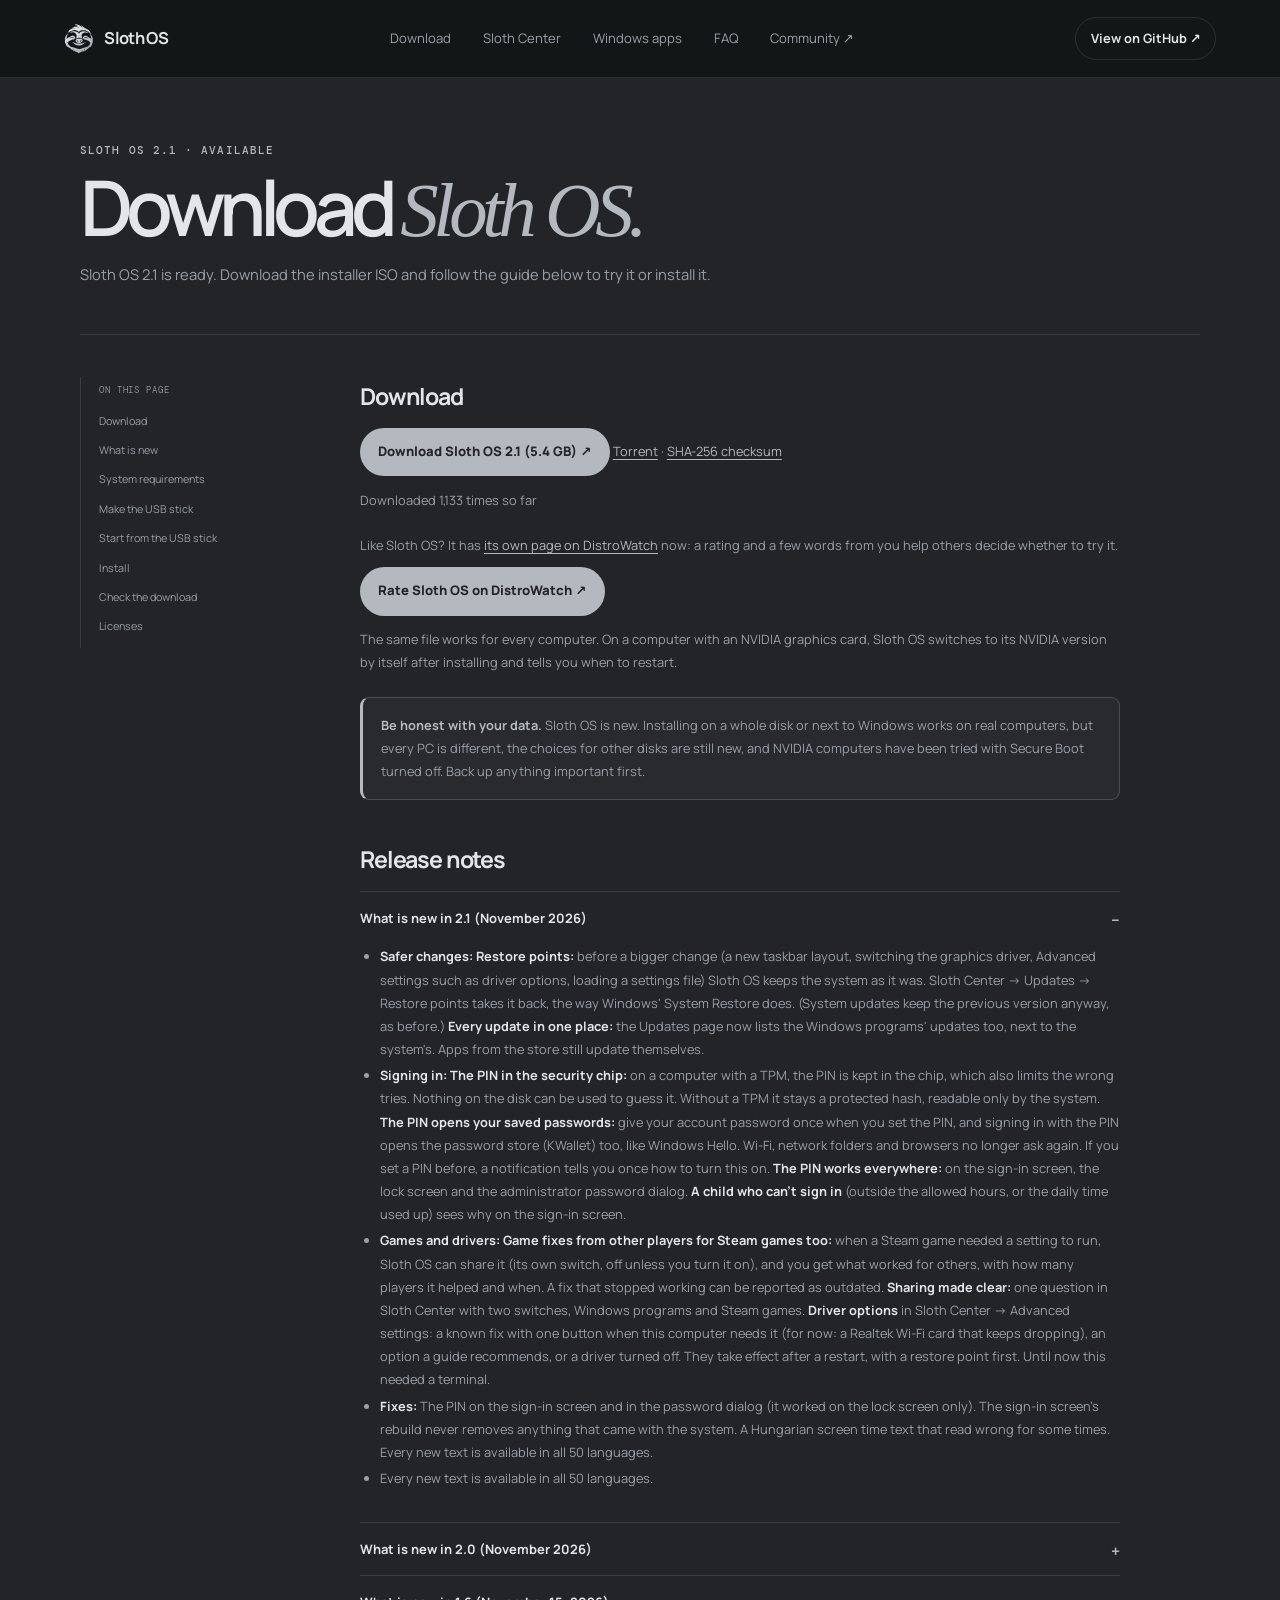
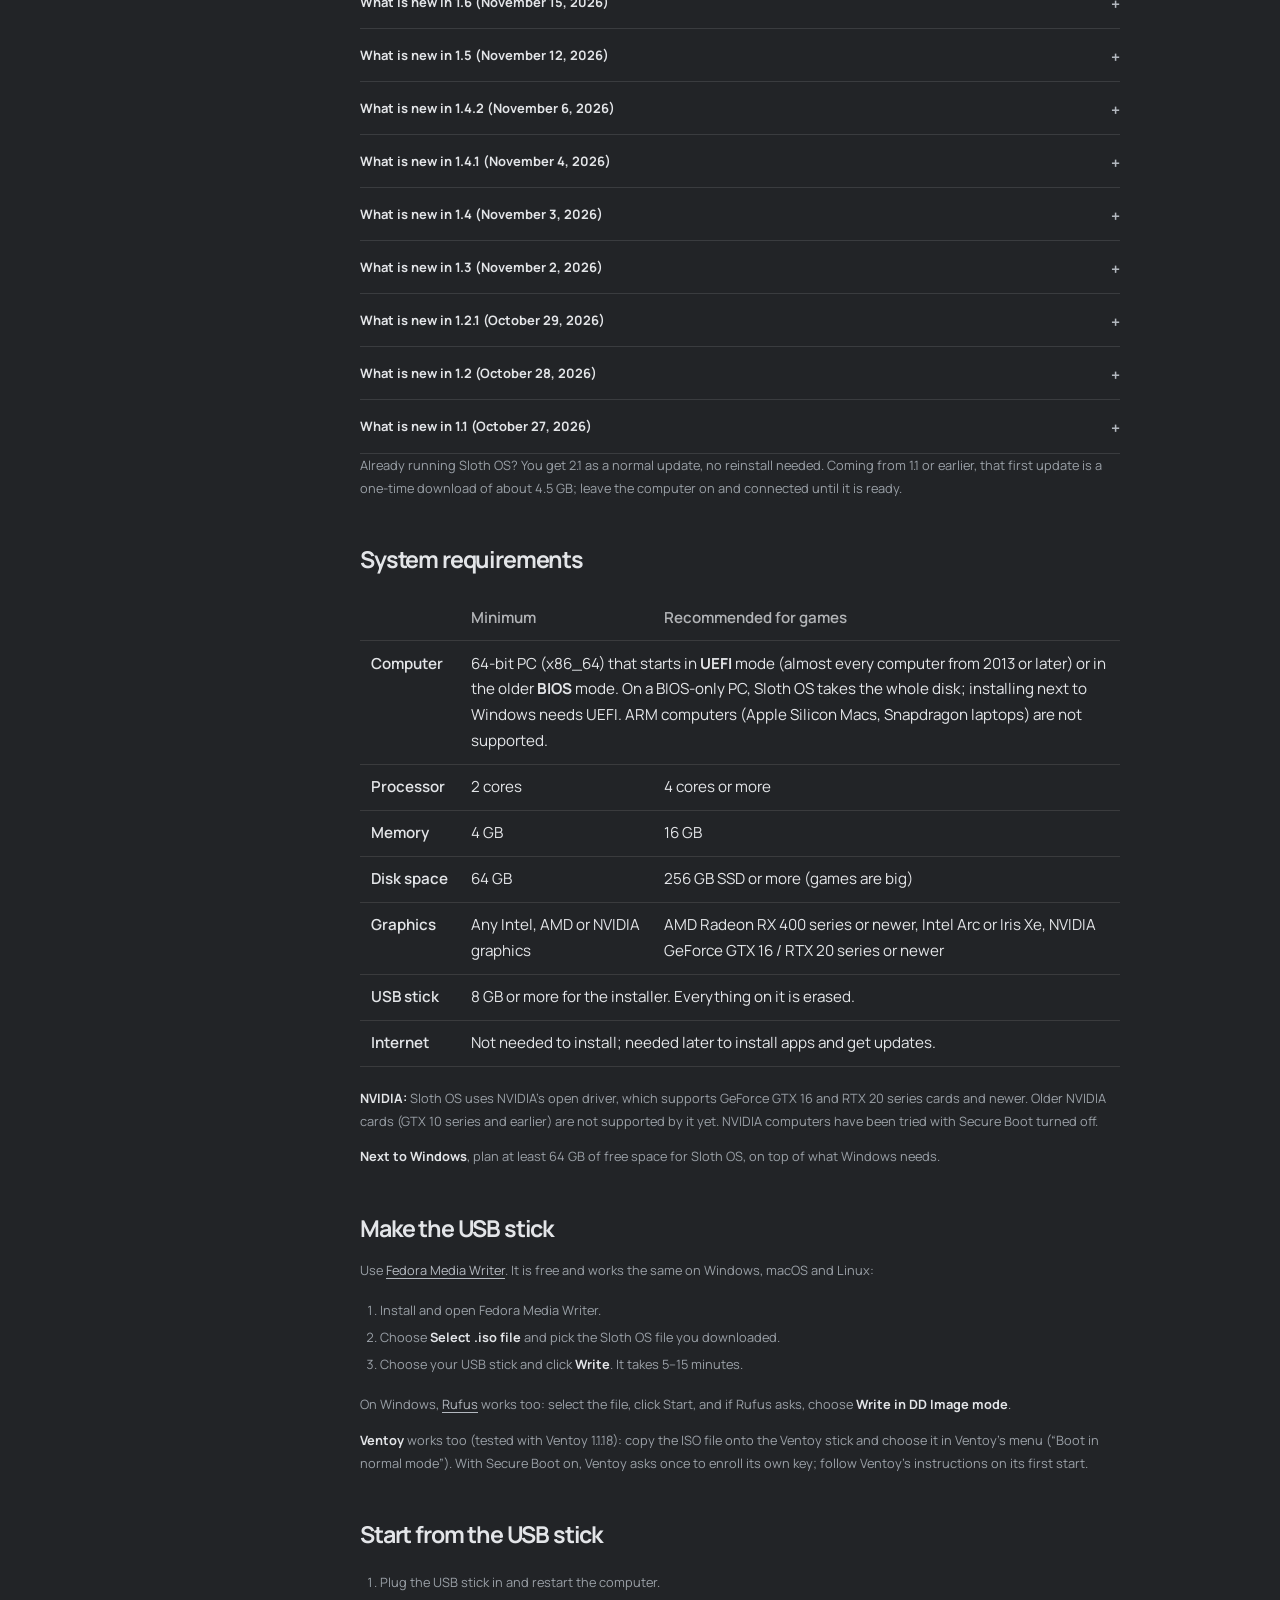
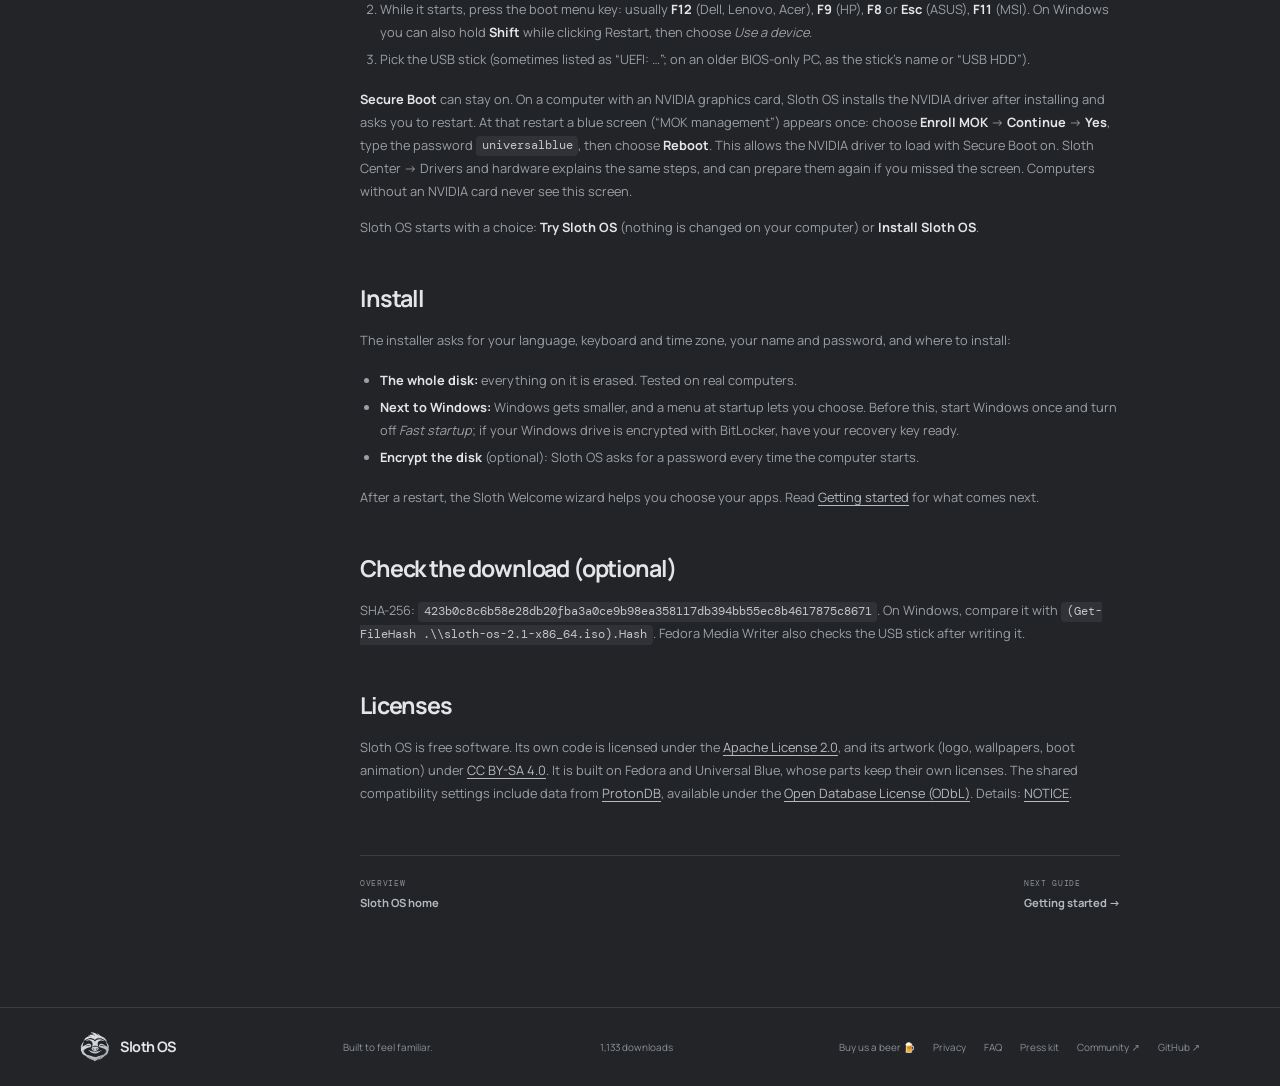
==== commit aafa6b7a: "Sloth OS 2.1: download, checksum and release notes Co-Authored-By: Claude Opus 5.5 <noreply@anthropi" ====
--- a/docs/download.html
+++ b/docs/download.html
@@ -1,15 +1,15 @@
 <!doctype html>
 <html lang="en"><head><meta charset="utf-8"><meta name="viewport" content="width=device-width,initial-scale=1"><meta name="theme-color" content="#222427"><title>Download — Sloth OS</title><style>.req-table{width:100%;border-collapse:collapse;margin:1rem 0 1.25rem;font-size:.95rem}.req-table th,.req-table td{text-align:left;vertical-align:top;padding:.6rem .7rem;border-bottom:1px solid rgba(127,127,127,.25)}.req-table thead th{font-weight:600;opacity:.75}.req-table tbody th{white-space:nowrap;font-weight:600}@media (max-width:640px){.req-table{font-size:.88rem}.req-table th,.req-table td{padding:.5rem .4rem}.req-table tbody th{white-space:normal}}</style><link rel="icon" href="./favicon.svg?v=sloth-black-icon-20261016" type="image/svg+xml"><link rel="stylesheet" href="./site.css?v=sloth-20-20261125"><script src="./site.js?v=sloth-20-20261125" defer></script></head>
 <body><a class="skip-link" href="#main">Skip to content</a><header class="site-header"><a class="brand" href="./index.html"><img class="brand-logo" src="./assets/sloth-logo.svg" alt=""><span>Sloth OS</span></a><nav class="main-nav" aria-label="Main navigation"><a href="./download.html">Download</a><a href="./index.html#sloth-center">Sloth Center</a><a href="./windows-apps.html">Windows apps</a><a href="./faq.html">FAQ</a><a href="https://github.com/Sloth-OS-Linux/sloth-os/discussions">Community ↗</a></nav><a class="nav-cta" href="https://github.com/Sloth-OS-Linux/sloth-os">View on GitHub ↗</a></header>
-<main id="main"><section class="doc-hero section-wrap"><p class="eyebrow">Sloth OS 2.0 · available</p><h1>Download <span>Sloth OS.</span></h1><p>Sloth OS 2.0 is ready. Download the installer ISO and follow the guide below to try it or install it.</p></section>
+<main id="main"><section class="doc-hero section-wrap"><p class="eyebrow">Sloth OS 2.1 · available</p><h1>Download <span>Sloth OS.</span></h1><p>Sloth OS 2.1 is ready. Download the installer ISO and follow the guide below to try it or install it.</p></section>
 <div class="doc-layout section-wrap"><aside class="doc-sidebar"><small>ON THIS PAGE</small><a href="#download">Download</a><a href="#whats-new">What is new</a><a href="#requirements">System requirements</a><a href="#usb">Make the USB stick</a><a href="#boot">Start from the USB stick</a><a href="#install">Install</a><a href="#check">Check the download</a><a href="#licenses">Licenses</a></aside>
 <article class="doc-content">
 <h2 id="download">Download</h2>
-<p><a class="button button-primary" href="https://sourceforge.net/projects/sloth-os/files/2.0/sloth-os-2.0-x86_64.iso/download">Download Sloth OS 2.0 (5.4 GB) ↗</a> <a href="https://sourceforge.net/projects/sloth-os/files/2.0/sloth-os-2.0-x86_64.iso.torrent/download">Torrent</a> · <a href="https://sourceforge.net/projects/sloth-os/files/2.0/sloth-os-2.0-x86_64.iso.sha256/download">SHA-256 checksum</a></p><p class="download-count" data-downloads hidden></p><div class="tally-spot tally-left" data-visitors hidden></div>
+<p><a class="button button-primary" href="https://sourceforge.net/projects/sloth-os/files/2.1/sloth-os-2.1-x86_64.iso/download">Download Sloth OS 2.1 (5.4 GB) ↗</a> <a href="https://sourceforge.net/projects/sloth-os/files/2.1/sloth-os-2.1-x86_64.iso.torrent/download">Torrent</a> · <a href="https://sourceforge.net/projects/sloth-os/files/2.1/sloth-os-2.1-x86_64.iso.sha256/download">SHA-256 checksum</a></p><p class="download-count" data-downloads hidden></p><div class="tally-spot tally-left" data-visitors hidden></div>
 <p class="distrowatch-note"><span>Like Sloth OS? It has <a href="https://distrowatch.com/table.php?distribution=sloth" rel="noopener">its own page on DistroWatch</a> now: a rating and a few words from you help others decide whether to try it.</span> <a class="button button-primary" href="https://distrowatch.com/dwres.php?resource=ratings&amp;distro=sloth" rel="noopener">Rate Sloth OS on DistroWatch ↗</a></p>
 <p>The same file works for every computer. On a computer with an NVIDIA graphics card, Sloth OS switches to its NVIDIA version by itself after installing and tells you when to restart.</p>
 <div class="doc-callout"><p><strong>Be honest with your data.</strong> Sloth OS is new. Installing on a whole disk or next to Windows works on real computers, but every PC is different, the choices for other disks are still new, and NVIDIA computers have been tried with Secure Boot turned off. Back up anything important first.</p></div>
-<h2 id="whats-new">Release notes</h2><details open><summary>What is new in 2.0 (November 2026)</summary><ul><li><strong>TV mode:</strong> <strong>Steam on the whole screen, like a game console:</strong> Steam's big-screen interface, made for a controller and a TV, with our own start-up video. Start it from the Start menu ("TV mode"), Sloth Center → Games, or the button next to the power buttons in the Mac-like and ChromeOS-like menus. <strong>All your games in it:</strong> the games that are not from Steam (Heroic's Epic, GOG and Amazon games, Flatpak games, Windows games) show in TV mode's library with their pictures and start from there. <strong>Steam's power menu works:</strong> Switch to Desktop brings back the desktop as you left it, with your open programs; Sleep, Restart and Shut Down do what they say.</li><li><strong>For your games:</strong> <strong>One library for every game</strong> in Sloth Center → Games: Steam, Heroic, Flatpak and Windows games with their covers and a Play button. <strong>Game mode:</strong> while a game runs, Do Not Disturb and the best performance turn on by themselves, updates and backups wait, and everything goes back afterwards. <strong>What's wrong with the game?</strong> When a Steam game doesn't start, Sloth OS tells you in plain words and tries fixes one by one (with an Undo).</li><li><strong>For older and weaker computers:</strong> <strong>Older PCs:</strong> Sloth OS now installs on computers that start in the old BIOS mode (it takes the whole disk there; installing next to Windows still needs UEFI). The same USB stick starts on old BIOS PCs and new UEFI ones. <strong>A lighter desktop:</strong> on a weak computer (little memory, few processor cores, no graphics driver) the first sign-in turns off animations, blur and file content search by itself, with a notification. Sloth Center → Appearance has a switch for it.</li><li><strong>Everyday help:</strong> <strong>"I can't open this file":</strong> a photo, PDF, Word document or video with no app for it offers the right app (Gwenview, Okular, LibreOffice, VLC…), installs it with one click and opens the file. Web browsers no longer take photos and PDFs unless you chose them. <strong>Moving over from another Linux:</strong> the "Bring your files over" step finds another Linux on the computer too, and brings over your folders, browser bookmarks, the apps you used (to install here) and your Steam games with their saves. Nothing is changed on the other system. <strong>LocalSend</strong> in the welcome wizard: send files to your phone or another computer at home, without a cable. <strong>Feedback with your privacy kept:</strong> the attached computer information now hides your name, user name, computer and network names, addresses and serial numbers, and "Show what is sent" shows exactly what goes. <strong>Sloth Center opens in one window:</strong> starting it again brings the open window forward.</li><li><strong>Fixes and looks:</strong> A new loading screen after sign-in: the logo is drawn in a circle, then it pulses until the desktop is ready. The sign-in screen's own account no longer downloads the Windows programs' runner in the background. Every new text is available in all 50 languages.</li><li>Every new text is available in all 50 languages.</li></ul></details><details><summary>What is new in 1.6 (November 15, 2026)</summary><ul><li><strong>One settings app:</strong> <strong>Every setting in Sloth Center:</strong> KDE's settings pages (keyboard, mouse, fonts, windows, shortcuts, the login screen and the rest) open inside Sloth Center now. Anything that would have opened KDE's System Settings opens Sloth Center instead. <strong>The everyday settings first:</strong> the sidebar starts with Wi-Fi and network, Bluetooth, Display, Sound, Power and battery, Appearance and Updates, then groups with a small title: Apps and games, Accounts and family, System. <strong>More settings in the sidebar:</strong> a click turns the sidebar into a list of everything else, by topic, with a Back row at the top. A page opens on the right like any other. <strong>A search at the top:</strong> it finds Sloth Center's pages by their name and the texts on them, in your language, and every KDE settings page by its name and keywords. Ctrl+F jumps there.</li><li><strong>New pages:</strong> <strong>Wi-Fi:</strong> the networks around you, connect with a password, disconnect, forget a network, turn Wi-Fi on and off, and the wired connection. A wrong password is said on the page. VPN, a fixed address and company networks are a click away under More settings. <strong>Apps:</strong> every installed app in one list, with its size, a search, Open and Remove (and, if you like, its settings and saved data too). Get more apps opens the welcome wizard's app list. The old Programs page is called Windows programs now. <strong>System status</strong> now includes the system health check-up, and <strong>Help and feedback</strong> is one page, with the guide and the feedback form at its top. The sidebar is shorter for it.</li><li><strong>Fixes:</strong> <strong>Installer:</strong> on some computers the install could stop at 95% with "configure failed": the system partition was gone for a moment while the disk was being reread. The installer now waits for it. <strong>Parental controls:</strong> "Ask for more time" now really asks a parent: a password window opens, and the child gets a "You got more time" notice. The website filter also covers programs that are not apps from the app store (anything started from the terminal, too), and the sign-in check no longer adds a technical line to the sign-in screen. <strong>Dolphin</strong> no longer lists the system partition under Devices: it showed the system's internal folders, and its Properties added up the hourly backups as if each were a full copy (hundreds of gigabytes on a small disk). In a virtual machine on a newer AMD processor, System status no longer warns about a service that cannot run there (mcelog). Every new text is available in all 50 languages.</li><li>Every new text is available in all 50 languages.</li></ul></details><details><summary>What is new in 1.5 (November 12, 2026)</summary><ul><li><strong>Moving over from Windows:</strong> <strong>Your files and bookmarks:</strong> the welcome wizard (or Sloth Center → Disks → "Bring files over from Windows") copies your documents, pictures, music, videos and Saved Games, and puts your bookmarks straight into the browsers you installed (Firefox, Chrome, Edge, Brave, Vivaldi, Chromium and other Firefox-based ones), in a folder of their own. <strong>Your Steam games without downloading them again:</strong> the games already on the Windows drive are copied into the Steam library you choose, with their saves, and run with the Windows version. <strong>The programs you used on Windows:</strong> a list of them, each with what to install on Sloth OS instead (or that it runs as it is). <strong>A reminder about passwords:</strong> saved browser passwords cannot be copied safely, so the wizard says how to bring them over yourself.</li><li><strong>Sloth Center:</strong> <strong>BIOS and device firmware updates</strong> (Updates page): only signed updates from the official LVFS service, and only when you choose to install them. A laptop must be plugged in and charged to at least 30%. If the computer has a BitLocker-encrypted Windows, Sloth OS asks you to have its recovery key at hand first. <strong>Parental controls:</strong> child accounts with screen time (allowed hours and a daily limit, with warnings before the end, even over a full-screen game), the apps a child may start, adult websites blocked with safe search turned on, and Windows programs allowed or not per child. <strong>A guest account:</strong> a guest signs in without a password, and everything they leave behind is gone when they sign out. <strong>Accessibility:</strong> text and pointer size, high contrast, less motion, the magnifier, the screen reader and sticky keys. <strong>Power and battery:</strong> the battery's health, the power mode, when the screen turns off and the computer sleeps, and what the lid and the power button do. <strong>Printers and scanners:</strong> the printers and scanners Sloth OS found by itself, a test page, the default printer, the print queue, and scanning. <strong>Help from someone you know:</strong> from the Help page, a friend or relative can see your screen and help over the internet (with RustDesk), after a plain warning about "support call" scams. <strong>Game saves:</strong> Games → Game saves backs up every game's saves every hour, with a restore per game. <strong>Windows programs:</strong> Programs → "Show the last start's log" when a Windows program does not start.</li><li><strong>Smaller changes:</strong> <strong>Create New → Website shortcut…</strong> on the desktop and in the file manager. The buttons on Sloth OS's own notifications (the NVIDIA guide, the network notice) open Sloth Center again. Every new text is available in all 50 languages.</li><li>Every new text is available in all 50 languages.</li></ul></details><details><summary>What is new in 1.4.2 (November 6, 2026)</summary><ul><li><strong>The installer:</strong> <strong>The install no longer stops at 80% on some laptops.</strong> On some computers (an ASUS VivoBook, for example) the firmware refused to change its list of boot entries ("Cannot allocate memory"), and the install stopped at the very last step, every time. Now the installer makes the computer's "Sloth OS" boot entry itself and carries on if the firmware says no, and Sloth OS starts from the disk even without that entry.</li></ul></details><details><summary>What is new in 1.4.1 (November 4, 2026)</summary><ul><li><strong>Older NVIDIA graphics cards:</strong> <strong>No more black screen or flickering after signing in.</strong> The newest KDE Plasma (6.8) has a bug with the open driver's older way of driving the screen: the picture went black and only came back while the mouse moved. On these cards the driver now uses its newer way (atomic mode setting), which the Linux kernel itself is about to turn on for them, and the bug does not happen there. Other computers are not affected. <strong>Brave, Chrome, Spotify, Discord and other Chromium-based apps no longer crash</strong> on these cards: they draw without the graphics card, which these old cards could not speed up much anyway.</li><li><strong>Signing in automatically:</strong> <strong>On an encrypted disk, the password store opens by itself.</strong> With automatic sign-in, the password you type at startup to unlock the disk now also opens the store of saved passwords (Wi-Fi, network folders), so it no longer asks again. <strong>Without disk encryption it asks once after each start,</strong> as before: the saved passwords stay encrypted on the disk. The automatic sign-in switch in the welcome wizard and in Sloth Center → Account and security now says this.</li><li><strong>The desktop:</strong> <strong>Switch User</strong> in the macOS-like system menu (under the logo), between Lock Screen and Log Out. Mac-like desktops set up before get it by themselves at the next sign-in. <strong>Restart and Log out</strong> in the ChromeOS-like quick settings, next to Lock and Shut down.</li><li><strong>Installing next to Windows:</strong> <strong>"We couldn't check the Windows drive" is fixed.</strong> The installer's disk survey stopped when the desktop of the installer opened Windows' boot partition at the same moment. It now waits and goes on. <strong>A Windows drive encrypted with BitLocker</strong> (Windows 11 turns it on by itself on many computers) is now named as such, with what to do, instead of "couldn't check".</li><li>Every new text is available in all 50 languages.</li></ul></details><details><summary>What is new in 1.4 (November 3, 2026)</summary><p>Your desktop, your way: seven taskbar layouts, and a friendlier installer.</p><ul><li><strong>Seven taskbar layouts:</strong> new are <strong>Windows 7</strong> (the classic Start menu, task buttons with names), <strong>ChromeOS-like</strong> (a round launcher that opens the apps as a bubble, and quick settings in the corner: Wi-Fi, Bluetooth, do not disturb, airplane mode, power saver, volume, brightness) and <strong>Floating</strong>. The macOS-like layout gets a Launchpad and a system menu under the logo, the Ubuntu-like one Show Apps with a live picture of the desktop.</li><li><strong>Six new color schemes</strong> with real color: Ocean Blue, Forest Green, Sunset Orange, Grape Purple, Rose and Amber.</li><li><strong>The installer:</strong> choose the partitions yourself with KDE Partition Manager, a search field in the language, keyboard and time zone lists, a plain text on the encrypted disk's password prompt in your language, and a second install next to Windows replaces the earlier Sloth OS.</li><li><strong>Installing next to Windows again?</strong> Windows has to be fully shut down first: unplug the USB stick, start Windows to the desktop, hold <kbd>Shift</kbd> while you click Shut down, then start from the USB stick. If it still asks for a disk check, free at least 64 GB in Windows (Disk Management, right-click C:, Shrink Volume): the installer then uses that space and does not touch Windows at all.</li><li><strong>Smaller changes:</strong> Num Lock is on from the start, the screen locks after 15 minutes (adjustable), old NVIDIA cards stay on the open driver, going back to an older version sticks, Ralink Wi-Fi cards stay connected.</li></ul></details><details><summary>What is new in 1.3 (November 2, 2026)</summary><p>Folder sharing on the home network, made safe, and typing in Chinese, Japanese and Korean.</p><ul><li><strong>Folder sharing on the home network:</strong> share a folder from Sloth Center → Disks or Dolphin’s Share tab, with or without a password, read-only or with changes allowed, also from another disk. The computer shows up by its name in Windows’ Network window. At work, on a computer joined to a domain, a shared folder can be opened to Active Directory groups.</li><li><strong>Safer folder sharing (SMB):</strong> like in Windows, every network has a kind. At home the computer shows up and your shared folders open; on a private network (a workplace) they open, but the computer does not announce itself; on a public network (a café, a hotel) it stays hidden. A new network is asked about once, without a password, and over a cable each router counts as its own network. Sharing on a public network is possible after a clear warning.</li><li><strong>Every share needs the administrator password</strong>, also one made in Dolphin, even if you turned the other password prompts off, and other computers are asked for the password (before, Windows only said that access was denied). A switch in Sloth Center → Disks turns sharing off altogether. Stopping a share in Dolphin now closes it everywhere, and a folder shared without a password opens from your home folder too, while the guest sees only that folder.</li><li><strong>Typing and looks:</strong> Chinese, Japanese and Korean typing works. Your own highlight color (8 suggestions or any color), on the window title bars too if you like. The boot logo stays in the middle with two screens.</li><li><strong>Smaller changes:</strong> Sloth Center among the Start menu favorites, the Games page lists only games, a note that not every Windows program runs, the restart button shows that it is restarting, private feedback reports, and Tab goes to the second password field in the installer.</li><li>Every new text is available in all 50 languages.</li></ul></details><details><summary>What is new in 1.2.1 (October 29, 2026)</summary><p>Roblox, and browser logins for Windows programs.</p><ul><li><strong>Roblox:</strong> Sober in Sloth Welcome’s Games plays Roblox games through a community app made for Linux, and the official Roblox Studio installer is there too. “Will it run?” answers Roblox with Sober.</li><li><strong>Logging in through the browser works</strong> for Windows programs that send you to the browser and get the result back (Roblox Studio, launchers).</li><li>The Microsoft Edge WebView2 component some installers bring along is no longer mistaken for the installed program.</li><li>Every new text is available in all 50 languages.</li><li>Known rough edge: Roblox Studio’s maximize button does nothing; drag the window bigger instead.</li></ul></details><details><summary>What is new in 1.2 (October 28, 2026)</summary><p>Much smaller updates, and Sloth Center learned to help with games, network folders and problems.</p><ul><li><strong>Much smaller updates:</strong> an update downloads only the parts of the system that changed. On a real machine a typical update was about 300 MB instead of 2–4 GB, and the installer shrank from 7.0 GB to 5.2 GB. Coming from 1.1, the first update downloads the whole system once (about 4.5 GB); after that, updates are small.</li><li><strong>Help:</strong> the most common problems answered offline, in every language, each with a button to the page that fixes it.</li><li><strong>“Will it run?”</strong> on the Games page: about 20 000 games with how well they run, from other players’ reports, the anti-cheat and the source of every answer. When the makers block Linux, it says so and whom to ask.</li><li><strong>Move a Steam game to another drive</strong> without downloading it again.</li><li><strong>Network folders:</strong> a NAS or another computer’s shared folder in the file manager’s side panel, found by itself or typed as <code>\\NAS\Photos</code>. If a NAS shares nothing yet, it tells you which setting to turn on.</li><li><strong>Quiet hours</strong> for restart reminders, and <strong>the hour the automatic update downloads</strong>.</li><li><strong>Display and sound profiles:</strong> save “Desk”, “TV” or “Headset” and switch with one click.</li><li><strong>Settings to a file and back:</strong> the look, the profiles, the quiet hours and your apps, which Sloth Welcome installs again on a new computer.</li><li><strong>Clean up</strong> shows each item and its size first, and deletes only what you tick.</li><li><strong>Installer:</strong> it checks the computer on its first page (UEFI mode, memory, a laptop on battery), and its last steps say what is happening instead of standing at 80%.</li><li><strong>Windows programs:</strong> WinUI 3 / .NET MAUI programs, which do not run on Linux yet, are recognized and explained; from the USB stick, Windows programs start sooner and use less memory.</li><li>Every new text is in all 50 languages.</li></ul></details><details><summary>What is new in 1.1 (October 27, 2026)</summary><p>The biggest update since 1.0: Sloth Center learned most of what people look for in Windows' Settings, and Windows programs install and start more reliably.</p><ul><li><strong>Updates that finish:</strong> a system update could stop halfway; this is fixed and checked with a full 2.3 GB update on a real machine. The Updates page shows how big the update is and asks before downloading on a mobile or other metered connection.</li><li><strong>A guided tour:</strong> the first-run guide in Sloth Center lights up the pages it talks about, one step at a time.</li><li><strong>Appearance:</strong> change the taskbar layout and colors any time. New layout: <em>Ubuntu-like</em>, with a top bar and a floating dock.</li><li><strong>Displays, Sound and Bluetooth:</strong> switch a 144 Hz monitor to its full refresh rate with one button, turn on VRR and HDR, pick and test speakers and microphone, turn on Bluetooth and see your devices' battery.</li><li><strong>Wi-Fi check:</strong> finds the problem step by step in plain language, also a hotel network that wants a sign-in.</li><li><strong>Startup programs and app permissions:</strong> see what starts when you sign in, and which apps can use the camera, the microphone and your location.</li><li><strong>File backup:</strong> restore a file or find deleted ones in a few clicks, and check that the backup can really be read back.</li><li><strong>Installer:</strong> with more than one screen it asks which is the main one, and on other disks you can pick the Linux partitions one by one.</li><li><strong>Windows programs:</strong> double-click a disc image (.iso) to open it like a disc, installers that crash are tried again with a fix, and an installer that opens its program at the end no longer keeps you waiting.</li><li>The FPS display while playing also shows temperatures and memory, and every new text is in all 50 languages.</li></ul></details><p>Already running Sloth OS? You get 2.0 as a normal update, no reinstall needed. Coming from 1.1 or earlier, that first update is a one-time download of about 4.5 GB; leave the computer on and connected until it is ready.</p>
+<h2 id="whats-new">Release notes</h2><details open><summary>What is new in 2.1 (November 2026)</summary><ul><li><strong>Safer changes:</strong> <strong>Restore points:</strong> before a bigger change (a new taskbar layout, switching the graphics driver, Advanced settings such as driver options, loading a settings file) Sloth OS keeps the system as it was. Sloth Center → Updates → Restore points takes it back, the way Windows' System Restore does. (System updates keep the previous version anyway, as before.) <strong>Every update in one place:</strong> the Updates page now lists the Windows programs' updates too, next to the system's. Apps from the store still update themselves.</li><li><strong>Signing in:</strong> <strong>The PIN in the security chip:</strong> on a computer with a TPM, the PIN is kept in the chip, which also limits the wrong tries. Nothing on the disk can be used to guess it. Without a TPM it stays a protected hash, readable only by the system. <strong>The PIN opens your saved passwords:</strong> give your account password once when you set the PIN, and signing in with the PIN opens the password store (KWallet) too, like Windows Hello. Wi-Fi, network folders and browsers no longer ask again. If you set a PIN before, a notification tells you once how to turn this on. <strong>The PIN works everywhere:</strong> on the sign-in screen, the lock screen and the administrator password dialog. <strong>A child who can't sign in</strong> (outside the allowed hours, or the daily time used up) sees why on the sign-in screen.</li><li><strong>Games and drivers:</strong> <strong>Game fixes from other players for Steam games too:</strong> when a Steam game needed a setting to run, Sloth OS can share it (its own switch, off unless you turn it on), and you get what worked for others, with how many players it helped and when. A fix that stopped working can be reported as outdated. <strong>Sharing made clear:</strong> one question in Sloth Center with two switches, Windows programs and Steam games. <strong>Driver options</strong> in Sloth Center → Advanced settings: a known fix with one button when this computer needs it (for now: a Realtek Wi-Fi card that keeps dropping), an option a guide recommends, or a driver turned off. They take effect after a restart, with a restore point first. Until now this needed a terminal.</li><li><strong>Fixes:</strong> The PIN on the sign-in screen and in the password dialog (it worked on the lock screen only). The sign-in screen's rebuild never removes anything that came with the system. A Hungarian screen time text that read wrong for some times. Every new text is available in all 50 languages.</li><li>Every new text is available in all 50 languages.</li></ul></details><details><summary>What is new in 2.0 (November 2026)</summary><ul><li><strong>TV mode:</strong> <strong>Steam on the whole screen, like a game console:</strong> Steam's big-screen interface, made for a controller and a TV, with our own start-up video. Start it from the Start menu ("TV mode"), Sloth Center → Games, or the button next to the power buttons in the Mac-like and ChromeOS-like menus. <strong>All your games in it:</strong> the games that are not from Steam (Heroic's Epic, GOG and Amazon games, Flatpak games, Windows games) show in TV mode's library with their pictures and start from there. <strong>Steam's power menu works:</strong> Switch to Desktop brings back the desktop as you left it, with your open programs; Sleep, Restart and Shut Down do what they say.</li><li><strong>For your games:</strong> <strong>One library for every game</strong> in Sloth Center → Games: Steam, Heroic, Flatpak and Windows games with their covers and a Play button. <strong>Game mode:</strong> while a game runs, Do Not Disturb and the best performance turn on by themselves, updates and backups wait, and everything goes back afterwards. <strong>What's wrong with the game?</strong> When a Steam game doesn't start, Sloth OS tells you in plain words and tries fixes one by one (with an Undo).</li><li><strong>For older and weaker computers:</strong> <strong>Older PCs:</strong> Sloth OS now installs on computers that start in the old BIOS mode (it takes the whole disk there; installing next to Windows still needs UEFI). The same USB stick starts on old BIOS PCs and new UEFI ones. <strong>A lighter desktop:</strong> on a weak computer (little memory, few processor cores, no graphics driver) the first sign-in turns off animations, blur and file content search by itself, with a notification. Sloth Center → Appearance has a switch for it.</li><li><strong>Everyday help:</strong> <strong>"I can't open this file":</strong> a photo, PDF, Word document or video with no app for it offers the right app (Gwenview, Okular, LibreOffice, VLC…), installs it with one click and opens the file. Web browsers no longer take photos and PDFs unless you chose them. <strong>Moving over from another Linux:</strong> the "Bring your files over" step finds another Linux on the computer too, and brings over your folders, browser bookmarks, the apps you used (to install here) and your Steam games with their saves. Nothing is changed on the other system. <strong>LocalSend</strong> in the welcome wizard: send files to your phone or another computer at home, without a cable. <strong>Feedback with your privacy kept:</strong> the attached computer information now hides your name, user name, computer and network names, addresses and serial numbers, and "Show what is sent" shows exactly what goes. <strong>Sloth Center opens in one window:</strong> starting it again brings the open window forward.</li><li><strong>Fixes and looks:</strong> A new loading screen after sign-in: the logo is drawn in a circle, then it pulses until the desktop is ready. The sign-in screen's own account no longer downloads the Windows programs' runner in the background. Every new text is available in all 50 languages.</li><li>Every new text is available in all 50 languages.</li></ul></details><details><summary>What is new in 1.6 (November 15, 2026)</summary><ul><li><strong>One settings app:</strong> <strong>Every setting in Sloth Center:</strong> KDE's settings pages (keyboard, mouse, fonts, windows, shortcuts, the login screen and the rest) open inside Sloth Center now. Anything that would have opened KDE's System Settings opens Sloth Center instead. <strong>The everyday settings first:</strong> the sidebar starts with Wi-Fi and network, Bluetooth, Display, Sound, Power and battery, Appearance and Updates, then groups with a small title: Apps and games, Accounts and family, System. <strong>More settings in the sidebar:</strong> a click turns the sidebar into a list of everything else, by topic, with a Back row at the top. A page opens on the right like any other. <strong>A search at the top:</strong> it finds Sloth Center's pages by their name and the texts on them, in your language, and every KDE settings page by its name and keywords. Ctrl+F jumps there.</li><li><strong>New pages:</strong> <strong>Wi-Fi:</strong> the networks around you, connect with a password, disconnect, forget a network, turn Wi-Fi on and off, and the wired connection. A wrong password is said on the page. VPN, a fixed address and company networks are a click away under More settings. <strong>Apps:</strong> every installed app in one list, with its size, a search, Open and Remove (and, if you like, its settings and saved data too). Get more apps opens the welcome wizard's app list. The old Programs page is called Windows programs now. <strong>System status</strong> now includes the system health check-up, and <strong>Help and feedback</strong> is one page, with the guide and the feedback form at its top. The sidebar is shorter for it.</li><li><strong>Fixes:</strong> <strong>Installer:</strong> on some computers the install could stop at 95% with "configure failed": the system partition was gone for a moment while the disk was being reread. The installer now waits for it. <strong>Parental controls:</strong> "Ask for more time" now really asks a parent: a password window opens, and the child gets a "You got more time" notice. The website filter also covers programs that are not apps from the app store (anything started from the terminal, too), and the sign-in check no longer adds a technical line to the sign-in screen. <strong>Dolphin</strong> no longer lists the system partition under Devices: it showed the system's internal folders, and its Properties added up the hourly backups as if each were a full copy (hundreds of gigabytes on a small disk). In a virtual machine on a newer AMD processor, System status no longer warns about a service that cannot run there (mcelog). Every new text is available in all 50 languages.</li><li>Every new text is available in all 50 languages.</li></ul></details><details><summary>What is new in 1.5 (November 12, 2026)</summary><ul><li><strong>Moving over from Windows:</strong> <strong>Your files and bookmarks:</strong> the welcome wizard (or Sloth Center → Disks → "Bring files over from Windows") copies your documents, pictures, music, videos and Saved Games, and puts your bookmarks straight into the browsers you installed (Firefox, Chrome, Edge, Brave, Vivaldi, Chromium and other Firefox-based ones), in a folder of their own. <strong>Your Steam games without downloading them again:</strong> the games already on the Windows drive are copied into the Steam library you choose, with their saves, and run with the Windows version. <strong>The programs you used on Windows:</strong> a list of them, each with what to install on Sloth OS instead (or that it runs as it is). <strong>A reminder about passwords:</strong> saved browser passwords cannot be copied safely, so the wizard says how to bring them over yourself.</li><li><strong>Sloth Center:</strong> <strong>BIOS and device firmware updates</strong> (Updates page): only signed updates from the official LVFS service, and only when you choose to install them. A laptop must be plugged in and charged to at least 30%. If the computer has a BitLocker-encrypted Windows, Sloth OS asks you to have its recovery key at hand first. <strong>Parental controls:</strong> child accounts with screen time (allowed hours and a daily limit, with warnings before the end, even over a full-screen game), the apps a child may start, adult websites blocked with safe search turned on, and Windows programs allowed or not per child. <strong>A guest account:</strong> a guest signs in without a password, and everything they leave behind is gone when they sign out. <strong>Accessibility:</strong> text and pointer size, high contrast, less motion, the magnifier, the screen reader and sticky keys. <strong>Power and battery:</strong> the battery's health, the power mode, when the screen turns off and the computer sleeps, and what the lid and the power button do. <strong>Printers and scanners:</strong> the printers and scanners Sloth OS found by itself, a test page, the default printer, the print queue, and scanning. <strong>Help from someone you know:</strong> from the Help page, a friend or relative can see your screen and help over the internet (with RustDesk), after a plain warning about "support call" scams. <strong>Game saves:</strong> Games → Game saves backs up every game's saves every hour, with a restore per game. <strong>Windows programs:</strong> Programs → "Show the last start's log" when a Windows program does not start.</li><li><strong>Smaller changes:</strong> <strong>Create New → Website shortcut…</strong> on the desktop and in the file manager. The buttons on Sloth OS's own notifications (the NVIDIA guide, the network notice) open Sloth Center again. Every new text is available in all 50 languages.</li><li>Every new text is available in all 50 languages.</li></ul></details><details><summary>What is new in 1.4.2 (November 6, 2026)</summary><ul><li><strong>The installer:</strong> <strong>The install no longer stops at 80% on some laptops.</strong> On some computers (an ASUS VivoBook, for example) the firmware refused to change its list of boot entries ("Cannot allocate memory"), and the install stopped at the very last step, every time. Now the installer makes the computer's "Sloth OS" boot entry itself and carries on if the firmware says no, and Sloth OS starts from the disk even without that entry.</li></ul></details><details><summary>What is new in 1.4.1 (November 4, 2026)</summary><ul><li><strong>Older NVIDIA graphics cards:</strong> <strong>No more black screen or flickering after signing in.</strong> The newest KDE Plasma (6.8) has a bug with the open driver's older way of driving the screen: the picture went black and only came back while the mouse moved. On these cards the driver now uses its newer way (atomic mode setting), which the Linux kernel itself is about to turn on for them, and the bug does not happen there. Other computers are not affected. <strong>Brave, Chrome, Spotify, Discord and other Chromium-based apps no longer crash</strong> on these cards: they draw without the graphics card, which these old cards could not speed up much anyway.</li><li><strong>Signing in automatically:</strong> <strong>On an encrypted disk, the password store opens by itself.</strong> With automatic sign-in, the password you type at startup to unlock the disk now also opens the store of saved passwords (Wi-Fi, network folders), so it no longer asks again. <strong>Without disk encryption it asks once after each start,</strong> as before: the saved passwords stay encrypted on the disk. The automatic sign-in switch in the welcome wizard and in Sloth Center → Account and security now says this.</li><li><strong>The desktop:</strong> <strong>Switch User</strong> in the macOS-like system menu (under the logo), between Lock Screen and Log Out. Mac-like desktops set up before get it by themselves at the next sign-in. <strong>Restart and Log out</strong> in the ChromeOS-like quick settings, next to Lock and Shut down.</li><li><strong>Installing next to Windows:</strong> <strong>"We couldn't check the Windows drive" is fixed.</strong> The installer's disk survey stopped when the desktop of the installer opened Windows' boot partition at the same moment. It now waits and goes on. <strong>A Windows drive encrypted with BitLocker</strong> (Windows 11 turns it on by itself on many computers) is now named as such, with what to do, instead of "couldn't check".</li><li>Every new text is available in all 50 languages.</li></ul></details><details><summary>What is new in 1.4 (November 3, 2026)</summary><p>Your desktop, your way: seven taskbar layouts, and a friendlier installer.</p><ul><li><strong>Seven taskbar layouts:</strong> new are <strong>Windows 7</strong> (the classic Start menu, task buttons with names), <strong>ChromeOS-like</strong> (a round launcher that opens the apps as a bubble, and quick settings in the corner: Wi-Fi, Bluetooth, do not disturb, airplane mode, power saver, volume, brightness) and <strong>Floating</strong>. The macOS-like layout gets a Launchpad and a system menu under the logo, the Ubuntu-like one Show Apps with a live picture of the desktop.</li><li><strong>Six new color schemes</strong> with real color: Ocean Blue, Forest Green, Sunset Orange, Grape Purple, Rose and Amber.</li><li><strong>The installer:</strong> choose the partitions yourself with KDE Partition Manager, a search field in the language, keyboard and time zone lists, a plain text on the encrypted disk's password prompt in your language, and a second install next to Windows replaces the earlier Sloth OS.</li><li><strong>Installing next to Windows again?</strong> Windows has to be fully shut down first: unplug the USB stick, start Windows to the desktop, hold <kbd>Shift</kbd> while you click Shut down, then start from the USB stick. If it still asks for a disk check, free at least 64 GB in Windows (Disk Management, right-click C:, Shrink Volume): the installer then uses that space and does not touch Windows at all.</li><li><strong>Smaller changes:</strong> Num Lock is on from the start, the screen locks after 15 minutes (adjustable), old NVIDIA cards stay on the open driver, going back to an older version sticks, Ralink Wi-Fi cards stay connected.</li></ul></details><details><summary>What is new in 1.3 (November 2, 2026)</summary><p>Folder sharing on the home network, made safe, and typing in Chinese, Japanese and Korean.</p><ul><li><strong>Folder sharing on the home network:</strong> share a folder from Sloth Center → Disks or Dolphin’s Share tab, with or without a password, read-only or with changes allowed, also from another disk. The computer shows up by its name in Windows’ Network window. At work, on a computer joined to a domain, a shared folder can be opened to Active Directory groups.</li><li><strong>Safer folder sharing (SMB):</strong> like in Windows, every network has a kind. At home the computer shows up and your shared folders open; on a private network (a workplace) they open, but the computer does not announce itself; on a public network (a café, a hotel) it stays hidden. A new network is asked about once, without a password, and over a cable each router counts as its own network. Sharing on a public network is possible after a clear warning.</li><li><strong>Every share needs the administrator password</strong>, also one made in Dolphin, even if you turned the other password prompts off, and other computers are asked for the password (before, Windows only said that access was denied). A switch in Sloth Center → Disks turns sharing off altogether. Stopping a share in Dolphin now closes it everywhere, and a folder shared without a password opens from your home folder too, while the guest sees only that folder.</li><li><strong>Typing and looks:</strong> Chinese, Japanese and Korean typing works. Your own highlight color (8 suggestions or any color), on the window title bars too if you like. The boot logo stays in the middle with two screens.</li><li><strong>Smaller changes:</strong> Sloth Center among the Start menu favorites, the Games page lists only games, a note that not every Windows program runs, the restart button shows that it is restarting, private feedback reports, and Tab goes to the second password field in the installer.</li><li>Every new text is available in all 50 languages.</li></ul></details><details><summary>What is new in 1.2.1 (October 29, 2026)</summary><p>Roblox, and browser logins for Windows programs.</p><ul><li><strong>Roblox:</strong> Sober in Sloth Welcome’s Games plays Roblox games through a community app made for Linux, and the official Roblox Studio installer is there too. “Will it run?” answers Roblox with Sober.</li><li><strong>Logging in through the browser works</strong> for Windows programs that send you to the browser and get the result back (Roblox Studio, launchers).</li><li>The Microsoft Edge WebView2 component some installers bring along is no longer mistaken for the installed program.</li><li>Every new text is available in all 50 languages.</li><li>Known rough edge: Roblox Studio’s maximize button does nothing; drag the window bigger instead.</li></ul></details><details><summary>What is new in 1.2 (October 28, 2026)</summary><p>Much smaller updates, and Sloth Center learned to help with games, network folders and problems.</p><ul><li><strong>Much smaller updates:</strong> an update downloads only the parts of the system that changed. On a real machine a typical update was about 300 MB instead of 2–4 GB, and the installer shrank from 7.0 GB to 5.2 GB. Coming from 1.1, the first update downloads the whole system once (about 4.5 GB); after that, updates are small.</li><li><strong>Help:</strong> the most common problems answered offline, in every language, each with a button to the page that fixes it.</li><li><strong>“Will it run?”</strong> on the Games page: about 20 000 games with how well they run, from other players’ reports, the anti-cheat and the source of every answer. When the makers block Linux, it says so and whom to ask.</li><li><strong>Move a Steam game to another drive</strong> without downloading it again.</li><li><strong>Network folders:</strong> a NAS or another computer’s shared folder in the file manager’s side panel, found by itself or typed as <code>\\NAS\Photos</code>. If a NAS shares nothing yet, it tells you which setting to turn on.</li><li><strong>Quiet hours</strong> for restart reminders, and <strong>the hour the automatic update downloads</strong>.</li><li><strong>Display and sound profiles:</strong> save “Desk”, “TV” or “Headset” and switch with one click.</li><li><strong>Settings to a file and back:</strong> the look, the profiles, the quiet hours and your apps, which Sloth Welcome installs again on a new computer.</li><li><strong>Clean up</strong> shows each item and its size first, and deletes only what you tick.</li><li><strong>Installer:</strong> it checks the computer on its first page (UEFI mode, memory, a laptop on battery), and its last steps say what is happening instead of standing at 80%.</li><li><strong>Windows programs:</strong> WinUI 3 / .NET MAUI programs, which do not run on Linux yet, are recognized and explained; from the USB stick, Windows programs start sooner and use less memory.</li><li>Every new text is in all 50 languages.</li></ul></details><details><summary>What is new in 1.1 (October 27, 2026)</summary><p>The biggest update since 1.0: Sloth Center learned most of what people look for in Windows' Settings, and Windows programs install and start more reliably.</p><ul><li><strong>Updates that finish:</strong> a system update could stop halfway; this is fixed and checked with a full 2.3 GB update on a real machine. The Updates page shows how big the update is and asks before downloading on a mobile or other metered connection.</li><li><strong>A guided tour:</strong> the first-run guide in Sloth Center lights up the pages it talks about, one step at a time.</li><li><strong>Appearance:</strong> change the taskbar layout and colors any time. New layout: <em>Ubuntu-like</em>, with a top bar and a floating dock.</li><li><strong>Displays, Sound and Bluetooth:</strong> switch a 144 Hz monitor to its full refresh rate with one button, turn on VRR and HDR, pick and test speakers and microphone, turn on Bluetooth and see your devices' battery.</li><li><strong>Wi-Fi check:</strong> finds the problem step by step in plain language, also a hotel network that wants a sign-in.</li><li><strong>Startup programs and app permissions:</strong> see what starts when you sign in, and which apps can use the camera, the microphone and your location.</li><li><strong>File backup:</strong> restore a file or find deleted ones in a few clicks, and check that the backup can really be read back.</li><li><strong>Installer:</strong> with more than one screen it asks which is the main one, and on other disks you can pick the Linux partitions one by one.</li><li><strong>Windows programs:</strong> double-click a disc image (.iso) to open it like a disc, installers that crash are tried again with a fix, and an installer that opens its program at the end no longer keeps you waiting.</li><li>The FPS display while playing also shows temperatures and memory, and every new text is in all 50 languages.</li></ul></details><p>Already running Sloth OS? You get 2.1 as a normal update, no reinstall needed. Coming from 1.1 or earlier, that first update is a one-time download of about 4.5 GB; leave the computer on and connected until it is ready.</p>
 
 <h2 id="requirements">System requirements</h2>
 <table class="req-table">
@@ -55,7 +55,7 @@
 <p>After a restart, the Sloth Welcome wizard helps you choose your apps. Read <a href="./getting-started.html">Getting started</a> for what comes next.</p>
 
 <h2 id="check">Check the download (optional)</h2>
-<p>SHA-256: <code>393633e9cae3e3a9fb505aa2d66cd2501f73c44d9c8a8443f5179572dc11d034</code>. On Windows, compare it with <code>(Get-FileHash .\\sloth-os-2.0-x86_64.iso).Hash</code>. Fedora Media Writer also checks the USB stick after writing it.</p>
+<p>SHA-256: <code>423b0c8c6b58e28db20fba3a0ce9b98ea358117db394bb55ec8b4617875c8671</code>. On Windows, compare it with <code>(Get-FileHash .\\sloth-os-2.1-x86_64.iso).Hash</code>. Fedora Media Writer also checks the USB stick after writing it.</p>
 
 <h2 id="licenses">Licenses</h2>
 <p>Sloth OS is free software. Its own code is licensed under the <a href="https://github.com/Sloth-OS-Linux/sloth-os/blob/main/LICENSE">Apache License 2.0</a>, and its artwork (logo, wallpapers, boot animation) under <a href="https://creativecommons.org/licenses/by-sa/4.0/">CC BY-SA 4.0</a>. It is built on Fedora and Universal Blue, whose parts keep their own licenses. The shared compatibility settings include data from <a href="https://www.protondb.com">ProtonDB</a>, available under the <a href="https://opendatacommons.org/licenses/odbl/">Open Database License (ODbL)</a>. Details: <a href="https://github.com/Sloth-OS-Linux/sloth-os/blob/main/NOTICE">NOTICE</a>.</p>
